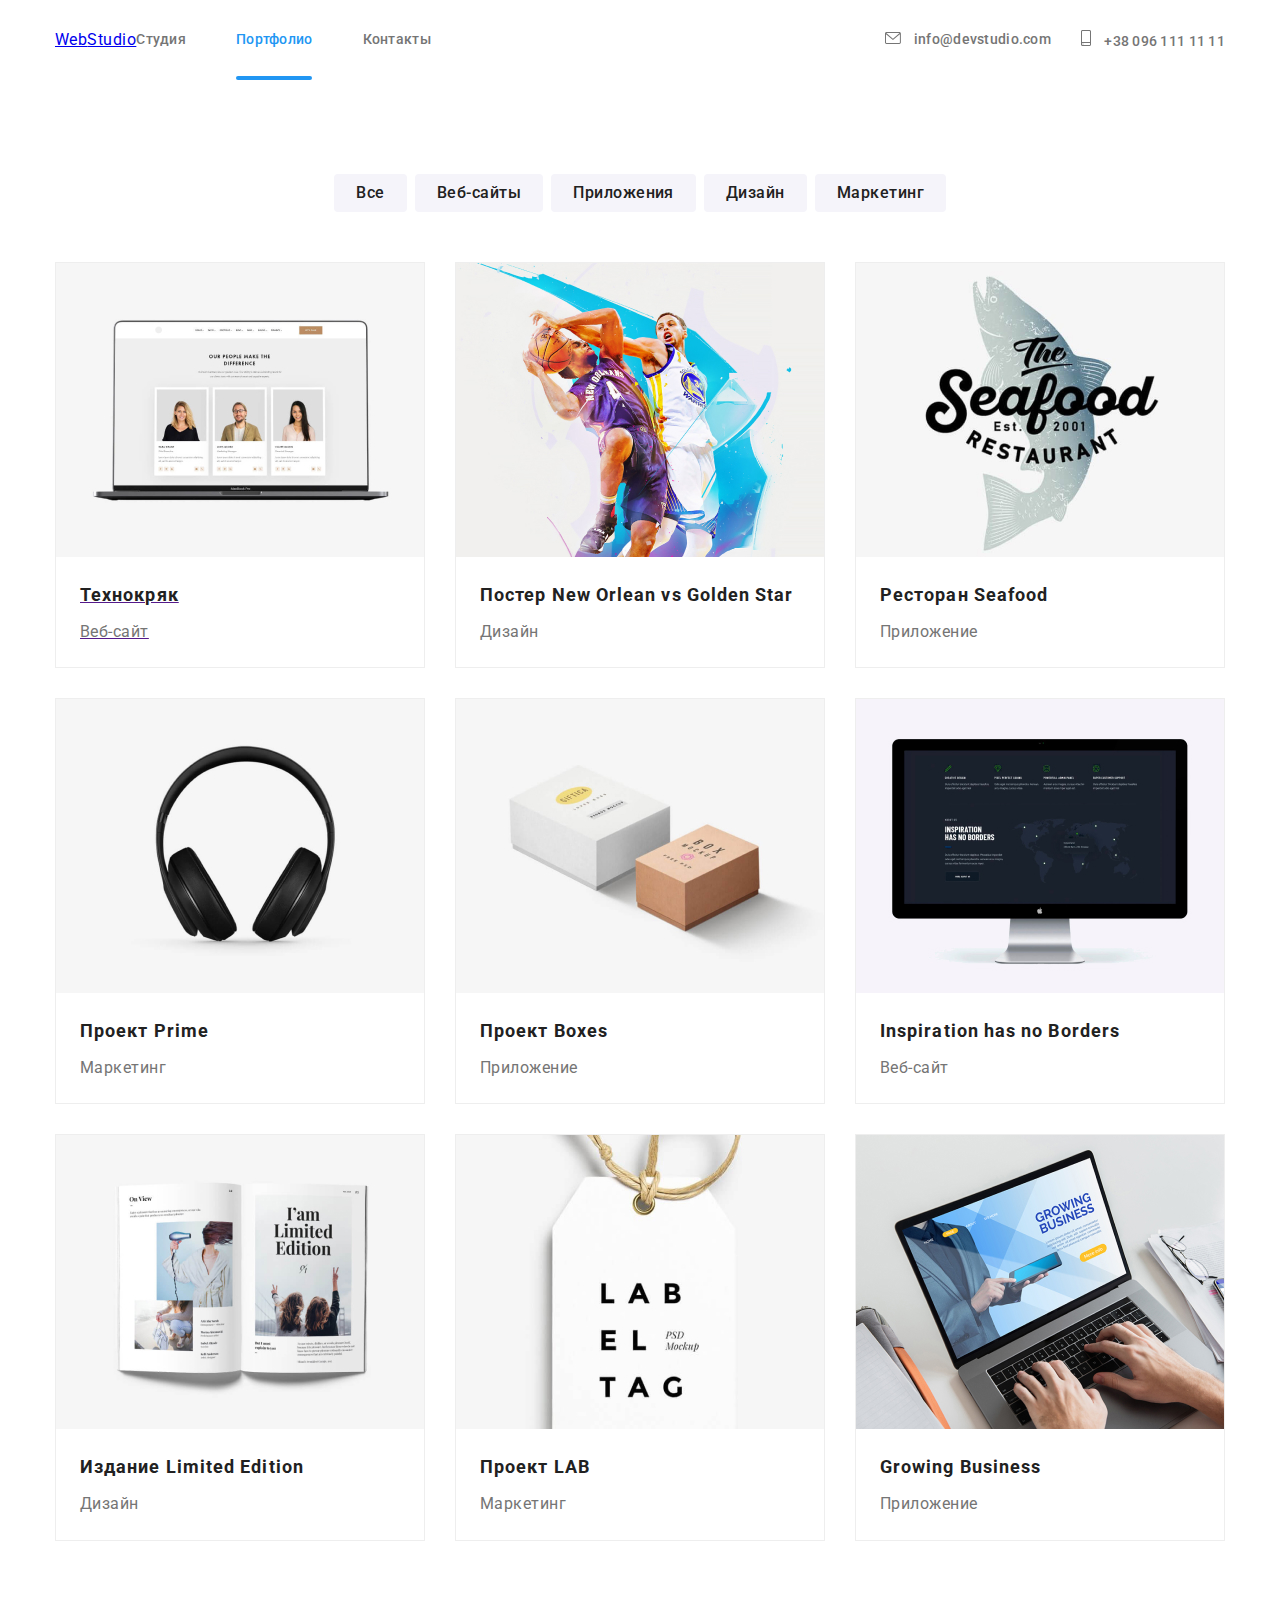
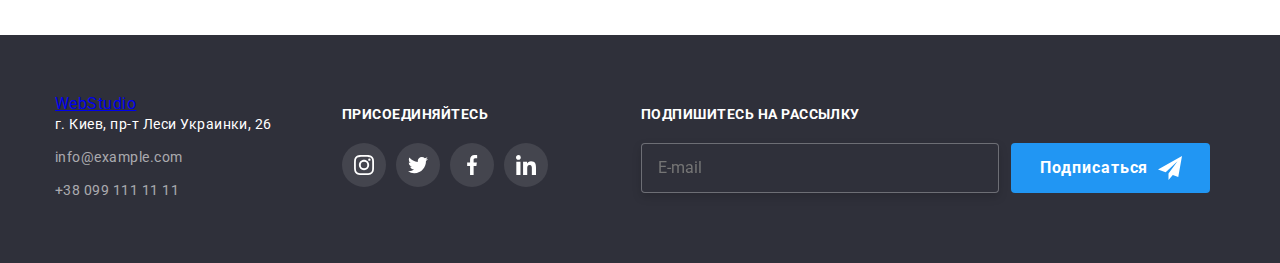
==== portfolio.html @ 31d1c421 "update" ====
<!DOCTYPE html>
<html lang="en">
  <head>
    <meta charset="UTF-8" />
    <meta name="viewport" content="width=device-width, initial-scale=1.0" />
    <title>Document</title>
    <link rel="preconnect" href="https://fonts.gstatic.com" />
    <link
      href="https://fonts.googleapis.com/css2?family=Raleway:wght@700&family=Roboto:wght@400;500;700;900&display=swap"
      rel="stylesheet"
    />
    <link
      rel="stylesheet"
      href="https://cdnjs.cloudflare.com/ajax/libs/modern-normalize/1.0.0/modern-normalize.min.css"
    />
    <!-- <link rel="stylesheet" href="./css/style.css" /> -->
    <link rel="stylesheet" href="./css/main.min.css" />
  </head>

  <body class="outer">
    <section class="header-section">
      <header class="container">
        <!-- nav -->
        <div class="header-container">
          <nav class="nav">
            <a href="./index.html" class="logo-link">
              <span class="logo-accent">Web</span>Studio
            </a>
            <ul class="nav-list">
              <li class="nav-list-item">
                <a href="./index.html" class="link">Студия</a>
              </li>
              <li class="nav-list-item">
                <a href="./portfolio.html" class="link current portfolio"
                  >Портфолио</a
                >
              </li>
              <li class="nav-list-item">
                <a href="" class="link">Контакты</a>
              </li>
            </ul>
          </nav>

          <ul class="list-mail-tel">
            <li class="item">
              <a href="mailto:info@devstudio.com" class="link">
                <svg class="mail-icon">
                  <use href="./sprite.svg#envelope-hover"></use>
                </svg>
                info@devstudio.com
              </a>
            </li>
            <li class="item">
              <a class="link" href="tel:+380961111111"
                ><svg class="smartphone-icon">
                  <use href="./sprite.svg#smartphone"></use>
                </svg>
                +38 096 111 11 11
              </a>
            </li>
          </ul>
        </div>
      </header>
    </section>

    <!--portfolio -->

    <main>
      <!-- <h1>Портфолио</h1> -->
      <!-- portfolio filters -->
      <section class="portfolio-button-filter-section">
        <div class="container">
          <ul class="list button-filter-flex">
            <li>
              <button class="button-filter" type="button">Все</button>
            </li>
            <li>
              <button class="button-filter" type="button">Веб-сайты</button>
            </li>
            <li>
              <button class="button-filter" type="button">Приложения</button>
            </li>
            <li>
              <button class="button-filter" type="button">Дизайн</button>
            </li>
            <li>
              <button class="button-filter" type="button">Маркетинг</button>
            </li>
          </ul>
        </div>
      </section>

      <!-- portfolio projects -->

      <section class="portfolio-projects-section">
        <div class="container projects">
          <ul class="list portfolio-projects-flex">
            <li class="portfolio-projects-flex-item">
              <a href="">
                <div class="projects-link">
                  <img src="./image/img-1.jpg" alt="" />
                  <div class="projects-overlay">
                    <p class="projects-overlay-text">
                      Технокряк это современная площадка распространения
                      коронавируса. Компании используют эту платформу для
                      цифрового шпионажа и атак на защищённые сервера
                      конкурентов.
                    </p>
                  </div>
                </div>

                <div class="portfolio-description">
                  <h2>Технокряк</h2>
                  <p>Веб-сайт</p>
                </div>
              </a>
            </li>
            <li class="portfolio-projects-flex-item">
              <a href="" class="projects-link"
                ><div class="projects-link">
                  <img src="./image/img-2.jpg" alt="" />
                  <div class="projects-overlay">
                    <p class="projects-overlay-text">
                      Технокряк это современная площадка распространения
                      коронавируса. Компании используют эту платформу для
                      цифрового шпионажа и атак на защищённые сервера
                      конкурентов.
                    </p>
                  </div>
                </div>
                <div class="portfolio-description">
                  <h2>Постер New Orlean vs Golden Star</h2>
                  <p>Дизайн</p>
                </div></a
              >
            </li>

            <li class="portfolio-projects-flex-item">
              <a href="" class="projects-link"
                ><div class="projects-link">
                  <img src="./image/img-3.jpg" alt="" />
                  <div class="projects-overlay">
                    <p class="projects-overlay-text">
                      Технокряк это современная площадка распространения
                      коронавируса. Компании используют эту платформу для
                      цифрового шпионажа и атак на защищённые сервера
                      конкурентов.
                    </p>
                  </div>
                </div>
                <div class="portfolio-description">
                  <h2>Ресторан Seafood</h2>
                  <p>Приложение</p>
                </div></a
              >
            </li>
            <li class="portfolio-projects-flex-item">
              <a href="" class="projects-link"
                ><div class="projects-link">
                  <img src="./image/img-4.jpg" alt="" />
                  <div class="projects-overlay">
                    <p class="projects-overlay-text">
                      Технокряк это современная площадка распространения
                      коронавируса. Компании используют эту платформу для
                      цифрового шпионажа и атак на защищённые сервера
                      конкурентов.
                    </p>
                  </div>
                </div>
                <div class="portfolio-description">
                  <h2>Проект Prime</h2>
                  <p>Маркетинг</p>
                </div></a
              >
            </li>
            <li class="portfolio-projects-flex-item">
              <a href="" class="projects-link"
                ><div class="projects-link">
                  <img src="./image/img-5.jpg" alt="" />
                  <div class="projects-overlay">
                    <p class="projects-overlay-text">
                      Технокряк это современная площадка распространения
                      коронавируса. Компании используют эту платформу для
                      цифрового шпионажа и атак на защищённые сервера
                      конкурентов.
                    </p>
                  </div>
                </div>
                <div class="portfolio-description">
                  <h2>Проект Boxes</h2>
                  <p>Приложение</p>
                </div></a
              >
            </li>
            <li class="portfolio-projects-flex-item">
              <a href="" class="projects-link"
                ><div class="projects-link">
                  <img src="./image/img-6.jpg" alt="" />
                  <div class="projects-overlay">
                    <p class="projects-overlay-text">
                      Технокряк это современная площадка распространения
                      коронавируса. Компании используют эту платформу для
                      цифрового шпионажа и атак на защищённые сервера
                      конкурентов.
                    </p>
                  </div>
                </div>
                <div class="portfolio-description">
                  <h2>Inspiration has no Borders</h2>
                  <p>Веб-сайт</p>
                </div></a
              >
            </li>
            <li class="portfolio-projects-flex-item">
              <a href="" class="projects-link"
                ><div class="projects-link">
                  <img src="./image/img-7.jpg" alt="" />
                  <div class="projects-overlay">
                    <p class="projects-overlay-text">
                      Технокряк это современная площадка распространения
                      коронавируса. Компании используют эту платформу для
                      цифрового шпионажа и атак на защищённые сервера
                      конкурентов.
                    </p>
                  </div>
                </div>
                <div class="portfolio-description">
                  <h2>Издание Limited Edition</h2>
                  <p>Дизайн</p>
                </div></a
              >
            </li>
            <li class="portfolio-projects-flex-item">
              <a href="" class="projects-link"
                ><div class="projects-link">
                  <img src="./image/img-8.jpg" alt="" />
                  <div class="projects-overlay">
                    <p class="projects-overlay-text">
                      Технокряк это современная площадка распространения
                      коронавируса. Компании используют эту платформу для
                      цифрового шпионажа и атак на защищённые сервера
                      конкурентов.
                    </p>
                  </div>
                </div>
                <div class="portfolio-description">
                  <h2>Проект LAB</h2>
                  <p>Маркетинг</p>
                </div></a
              >
            </li>
            <li class="portfolio-projects-flex-item">
              <a href="" class="projects-link"
                ><div class="projects-link">
                  <img src="./image/img-9.jpg" alt="" />
                  <div class="projects-overlay">
                    <p class="projects-overlay-text">
                      Технокряк это современная площадка распространения
                      коронавируса. Компании используют эту платформу для
                      цифрового шпионажа и атак на защищённые сервера
                      конкурентов.
                    </p>
                  </div>
                </div>
                <div class="portfolio-description">
                  <h2>Growing Business</h2>
                  <p>Приложение</p>
                </div></a
              >
            </li>
          </ul>
        </div>
      </section>
    </main>
    <section class="footer-section">
      <footer class="container container-footer">
        <div class="address">
          <a href="./index.html" class="footer-logo-link">
            <span class="logo-accent">Web</span>Studio
          </a>

          <address>
            <ul class="list adress-list-footer">
              <li>
                <p class="adress-description">
                  г. Киев, пр-т Леси Украинки, 26
                </p>
              </li>
              <li><p class="mail">info@example.com</p></li>
              <li><p class="tel">+38 099 111 11 11</p></li>
            </ul>
          </address>
        </div>
        <div class="address-social">
          <h2 class="footer-title">присоединяйтесь</h2>
          <ul class="footer-social-list list">
            <li>
              <a class="footer-social-item" href=""
                ><svg class="footer-social-icon">
                  <use href="./sprite.svg#Ellipse-instagram"></use>
                </svg>
              </a>
            </li>
            <li>
              <a class="footer-social-item" href=""
                ><svg class="footer-social-icon">
                  <use href="./sprite.svg#Ellipse-twitter"></use>
                </svg>
              </a>
            </li>
            <li>
              <a class="footer-social-item" href=""
                ><svg class="footer-social-icon">
                  <use href="./sprite.svg#Ellipse-facebook"></use>
                </svg>
              </a>
            </li>
            <li>
              <a class="footer-social-item" href=""
                ><svg class="footer-social-icon">
                  <use href="./sprite.svg#Ellipse-linkedin"></use>
                </svg>
              </a>
            </li>
          </ul>
        </div>
        <div class="footer-email-input">
          <h2 class="footer-title">Подпишитесь на рассылку</h2>
          <div class="email-input">
            <form class="footer-form-field">
              <label>
                <input
                  type="email"
                  name="email"
                  class="email-input-form"
                  placeholder="E-mail"
                />
              </label>
              <button type="submit" class="email-input-button">
                Подписаться
                <svg width="24" height="24">
                  <use href="./sprite.svg#send-button"></use>
                </svg>
              </button>
            </form>
          </div>
        </div>
      </footer>
    </section>
  </body>
</html>
---- css/main.min.css ----
body{background:var(--primary-bg-color);color:var(--primary-text-color);font-family:var(--main-font-family);letter-spacing:.03em}ul{margin:0;padding:0}.link:hover,.link:focus{color:var(--accent-color);fill:var(--accent-color)}.list{list-style:none;margin:0;padding:0}.link{position:relative;text-decoration:none;color:currentColor;font-weight:500;font-size:14px;line-height:1.14;letter-spacing:.02em;fill:var(--primary-text-color);-webkit-transition-property:color,fill;transition-property:color,fill;-webkit-transition-duration:500ms;transition-duration:500ms;-webkit-transition-timing-function:cubic-bezier(0.4, 0, 0.2, 1);transition-timing-function:cubic-bezier(0.4, 0, 0.2, 1)}.container{position:relative;margin-left:auto;margin-right:auto;width:1200px;padding:0 15px}.header{background-color:#fff}.header-container{display:-webkit-box;display:-ms-flexbox;display:flex;-webkit-box-align:center;-ms-flex-align:center;align-items:center}.nav{display:-webkit-box;display:-ms-flexbox;display:flex;-webkit-box-align:center;-ms-flex-align:center;align-items:center}.nav-list{display:-webkit-box;display:-ms-flexbox;display:flex;list-style:none}.nav-list-item{position:relative}.nav .link.current{color:#2196f3}.nav-list-item a{display:block;padding-top:32px;padding-bottom:32px}.nav-list li:not(:last-child){margin-right:50px}.list-mail-tel{margin-left:auto;list-style:none;display:-webkit-box;display:-ms-flexbox;display:flex}.list-mail-tel .link{padding-top:32px;padding-bottom:32px}.list-mail-tel .mail-icon{margin-right:10px;width:16px;height:12px}.list-mail-tel .smartphone-icon{margin-right:10px;width:10px;height:16px}.list-mail-tel .item+.item{margin-left:30px;display:block}.link.current.studio::after{content:"";position:absolute;left:0;bottom:0;display:block;background-color:#2196f3;border-radius:50px;height:4px;width:100%}.link.current.portfolio::after{content:"";position:absolute;left:0;bottom:0;display:block;background-color:#2196f3;border-radius:50px;height:4px;width:76px}.heder-menu-button{display:-webkit-inline-box;display:-ms-inline-flexbox;display:inline-flex;margin:0;padding:0;border:none;background-color:transparent}.heder-menu-button .icon-cross{display:none}.heder-menu-button.is-open .icon-menu{display:none}.heder-menu-button.is-open .icon-cross{display:block}.menu-container{display:none;position:absolute;top:100%;left:0}.menu-container.is-open{display:block}.logo{margin-right:276px;display:-webkit-box;display:-ms-flexbox;display:flex;text-decoration:none;font-family:"Raleway",sans-serif;font-weight:700;font-size:26px;line-height:1.19}.logo.heder-logo{color:#000}.logo.footer-logo{color:#fff}.logo .logo-accent{color:#2196f3}.hero-section{border-top:1px solid #ececec;max-width:1600px;margin-left:auto;margin-right:auto;margin-bottom:94px;padding-top:200px;padding-bottom:200px;text-align:center;background:#c4c4c4;background-image:-webkit-gradient(linear, left top, right top, from(rgba(47, 48, 58, 0.4)), to(rgba(47, 48, 58, 0.4))),url("../image/hero-Img-1.jpg");background-image:linear-gradient(to right, rgba(47, 48, 58, 0.4), rgba(47, 48, 58, 0.4)),url("../image/hero-Img-1.jpg");background-repeat:no-repeat;background-position:center}.hero.container{width:696px;padding:0}.hero.container .hero-title{margin-top:0;margin-bottom:30px;color:var(--primary-bg-color);font-weight:900;font-size:44px;line-height:1.36;letter-spacing:.06em;text-transform:uppercase}.hero.container .hero-button{cursor:pointer;display:block;margin-left:auto;margin-right:auto;border:0;padding:10px 32px;border-radius:4px;font-family:inherit;font-weight:700;font-size:16px;line-height:1.87;letter-spacing:.06em;color:#fff;background-color:#2196f3;border-color:transparent}.features{margin-bottom:94px}.feature-list h3{margin-top:0px;margin-bottom:10px;color:var(--title-text-clolr);font-weight:700;font-size:14px;line-height:1.14;text-transform:uppercase}.feature-list p{margin-top:0px;margin-bottom:0px;font-size:14px;line-height:1.71}.feature-list{display:-webkit-box;display:-ms-flexbox;display:flex}.feature-list li{width:270px}.feature-list li:not(:last-child){margin-right:30px}.feature-item{display:-webkit-box;display:-ms-flexbox;display:flex;-webkit-box-pack:center;-ms-flex-pack:center;justify-content:center;-webkit-box-align:center;-ms-flex-align:center;align-items:center;height:120px;margin-bottom:30px;background-color:#f5f4fa}.workpage{margin-top:0;margin-bottom:94px}.workpage img{display:block}.workpage-title{margin-top:0;margin-bottom:50px;color:var(--title-text-clolr);font-weight:700;font-size:36px;line-height:1.16;text-align:center}.workpage-flex{display:-webkit-box;display:-ms-flexbox;display:flex}.workpage-flex .item+.item{margin-left:30px}.label{position:absolute;-webkit-transform:translateY(-70px);transform:translateY(-70px);display:-webkit-box;display:-ms-flexbox;display:flex;-webkit-box-pack:center;-ms-flex-pack:center;justify-content:center;-webkit-box-align:center;-ms-flex-align:center;align-items:center;height:70px;width:370px;font-family:var(--main-font-family);font-style:normal;font-weight:700;font-size:14px;line-height:1.14;text-align:center;text-transform:uppercase;color:#fff;background:rgba(47,48,58,.8)}.team.section{background-color:#f5f4fa;padding:94px 0px}.team.section img{display:block}.team.section p{font-size:16px;line-height:1.19;margin-bottom:16px;text-align:center}.team-section-title{margin-top:0;margin-bottom:50px;color:var(--title-text-clolr);font-weight:bold;font-size:36px;line-height:1.16;text-align:center}.team-name{margin:0;color:var(--title-text-clolr);font-weight:500;font-size:16px;line-height:1.19;text-align:center}.team-flex{display:-webkit-box;display:-ms-flexbox;display:flex}.team-flex>li{background-color:#fff;-webkit-box-shadow:0px 1px 3px rgba(0,0,0,.12),0px 1px 1px rgba(0,0,0,.14),0px 2px 1px rgba(0,0,0,.2);box-shadow:0px 1px 3px rgba(0,0,0,.12),0px 1px 1px rgba(0,0,0,.14),0px 2px 1px rgba(0,0,0,.2);border-radius:0px 0px 4px 4px}.team-flex>li:not(:last-child){margin-right:30px}.team-flex img{margin-bottom:30px}.team-flex h3{margin-bottom:10px}.team-social{display:-webkit-box;display:-ms-flexbox;display:flex;-webkit-box-pack:center;-ms-flex-pack:center;justify-content:center;margin-bottom:30px}.team-social>li:not(:last-child){margin-right:10px}.social-icon{height:20px;width:20px}.social-item{display:-webkit-box;display:-ms-flexbox;display:flex;-webkit-box-pack:center;-ms-flex-pack:center;justify-content:center;-webkit-box-align:center;-ms-flex-align:center;align-items:center;height:44px;width:44px;border-radius:50px;background-color:var(--primary-bg-color);fill:#afb1b8;-webkit-transition-property:background-color,fill;transition-property:background-color,fill;-webkit-transition-duration:500ms;transition-duration:500ms;-webkit-transition-timing-function:cubic-bezier(0.4, 0, 0.2, 1);transition-timing-function:cubic-bezier(0.4, 0, 0.2, 1)}.social-item:hover,.social-item:focus{background-color:var(--accent-color);fill:#fff}.team-section-title:hover{-webkit-animation-name:animate__bounce;animation-name:animate__bounce}.clients-list{display:-webkit-box;display:-ms-flexbox;display:flex;padding-bottom:50px}.clients-title{margin-top:0;padding-top:92px;margin-bottom:50px;font-style:normal;font-weight:700;font-size:36px;line-height:1.17;text-align:center;color:var(--title-text-clolr)}.client-item:not(:last-child){margin-right:30px}.clients-link{display:-webkit-box;display:-ms-flexbox;display:flex;-webkit-box-pack:center;-ms-flex-pack:center;justify-content:center;-webkit-box-align:center;-ms-flex-align:center;align-items:center;width:170px;height:90px;border:1px solid #afb1b8;border-radius:4px;fill:#afb1b8;-webkit-transition-property:border,fill;transition-property:border,fill;-webkit-transition-duration:500ms;transition-duration:500ms;-webkit-transition-timing-function:cubic-bezier(0.4, 0, 0.2, 1);transition-timing-function:cubic-bezier(0.4, 0, 0.2, 1)}.clients-link:hover,.clients-link:focus{fill:var(--accent-color);border:1px solid var(--accent-color)}.button-filter{min-width:73px;border:0;border-radius:4px;color:var(--filter-button-text-color);background-color:var(--filter-button-bg-color);border-color:transparent;font-family:inherit;font-weight:500;font-size:16px;line-height:1.6;letter-spacing:.03em;padding:6px 22px;display:inline-block;text-align:center;-webkit-transition-property:color,background-color,-webkit-box-shadow;transition-property:color,background-color,-webkit-box-shadow;transition-property:color,background-color,box-shadow;transition-property:color,background-color,box-shadow,-webkit-box-shadow;-webkit-transition-duration:500ms;transition-duration:500ms;-webkit-transition-timing-function:cubic-bezier(0.4, 0, 0.2, 1);transition-timing-function:cubic-bezier(0.4, 0, 0.2, 1)}.button-filter:hover,.button-filter:focus{color:#fff;background-color:var(--accent-color);-webkit-box-shadow:0px 3px 1px rgba(0,0,0,.1),0px 1px 2px rgba(0,0,0,.08),0px 2px 2px rgba(0,0,0,.12);box-shadow:0px 3px 1px rgba(0,0,0,.1),0px 1px 2px rgba(0,0,0,.08),0px 2px 2px rgba(0,0,0,.12)}.button-filter-flex{display:-webkit-box;display:-ms-flexbox;display:flex;-webkit-box-pack:center;-ms-flex-pack:center;justify-content:center}.button-filter-flex li:not(:last-child){margin-right:8px}.portfolio-button-filter-section{padding-top:94px;padding-bottom:50px}.portfolio-projects-section{padding-bottom:94px}.portfolio-projects-flex{display:-webkit-box;display:-ms-flexbox;display:flex;-ms-flex-wrap:wrap;flex-wrap:wrap}.portfolio-projects-flex img{display:block}.portfolio-projects-flex-item{margin-right:30px;width:calc((100% - 60px) / 3);background:#fff;border:1px solid #eee;margin-right:30px;margin-bottom:30px;-webkit-transition-property:-webkit-box-shadow;transition-property:-webkit-box-shadow;transition-property:box-shadow;transition-property:box-shadow, -webkit-box-shadow;-webkit-transition-duration:500ms;transition-duration:500ms;-webkit-transition-timing-function:cubic-bezier(0.4, 0, 0.2, 1);transition-timing-function:cubic-bezier(0.4, 0, 0.2, 1)}.portfolio-projects-flex-item:hover,.portfolio-projects-flex-item:focus{-webkit-box-shadow:0px 1px 1px rgba(0,0,0,.12),0px 4px 4px rgba(0,0,0,.06),1px 4px 6px rgba(0,0,0,.16);box-shadow:0px 1px 1px rgba(0,0,0,.12),0px 4px 4px rgba(0,0,0,.06),1px 4px 6px rgba(0,0,0,.16)}.portfolio-projects-flex-item:nth-child(3n){margin-right:0}.portfolio-projects-flex-item:nth-last-child(-n+3){margin-bottom:0}.projects-link{position:relative;text-decoration:none;color:#000;overflow:hidden}.portfolio-description{padding:20px 24px 20px 24px;display:block}.projects h2{font-weight:700;font-size:18px;line-height:2;margin-top:0px;margin-bottom:4px;letter-spacing:.06em;color:#212121}.portfolio-description p{color:#757575;font-size:16px;line-height:1.9;margin-top:0;margin-bottom:0px}.projects-overlay{position:absolute;top:0;left:0;width:100%;height:100%;-webkit-transform:translateY(100%);transform:translateY(100%);opacity:0;background:rgba(33,150,243,.9);-webkit-transition:-webkit-transform 500ms cubic-bezier(0.4, 0, 0.2, 1);transition:-webkit-transform 500ms cubic-bezier(0.4, 0, 0.2, 1);transition:transform 500ms cubic-bezier(0.4, 0, 0.2, 1);transition:transform 500ms cubic-bezier(0.4, 0, 0.2, 1), -webkit-transform 500ms cubic-bezier(0.4, 0, 0.2, 1)}.portfolio-projects-flex-item:hover .projects-overlay{-webkit-transform:translateY(0);transform:translateY(0);opacity:1;background:rgba(33,150,243,.9)}.projects-overlay-text{padding:63px 24px;margin:0;font-family:var(--main-font-family);font-style:normal;font-weight:normal;font-size:18px;line-height:1.56;color:#fff}.address{margin-right:70px}.footer-section{padding:60px 0 0;background-color:#2f303a;display:block}.container-footer{display:-webkit-box;display:-ms-flexbox;display:flex}.adress-description{margin:0;padding-bottom:9px;font-style:normal;font-size:14px;line-height:1.7;color:#fff}.adress-list-footer{display:block}.adress-list-footer .mail{margin:0;padding-bottom:9px;font-style:normal;font-size:14px;line-height:1.7;color:rgba(255,255,255,.6)}.adress-list-footer .tel{margin:0;padding-bottom:60px;font-style:normal;font-size:14px;line-height:1.7;color:rgba(255,255,255,.6)}.address-social{width:206px;padding-top:12px;margin-right:93px}.footer-title{font-style:normal;font-weight:700;font-size:14px;line-height:1.14;text-transform:uppercase;margin-top:0;margin-bottom:20px;color:#fff}.footer-social-list{display:-webkit-box;display:-ms-flexbox;display:flex}.footer-social-list>li:not(:last-child){margin-right:10px}.footer-social-item{width:44px;height:44px;display:-webkit-box;display:-ms-flexbox;display:flex;-webkit-box-pack:center;-ms-flex-pack:center;justify-content:center;-webkit-box-align:center;-ms-flex-align:center;align-items:center;border-radius:50px;background:rgba(255,255,255,.1);fill:#fff;-webkit-transition-property:background;transition-property:background;-webkit-transition-duration:500ms;transition-duration:500ms;-webkit-transition-timing-function:cubic-bezier(0.4, 0, 0.2, 1);transition-timing-function:cubic-bezier(0.4, 0, 0.2, 1)}.footer-social-item:hover,.footer-social-item:focus{background:var(--accent-color)}.footer-social-icon{width:20px;height:20px}.footer-email-input{padding-top:12px}.email-input{display:-webkit-box;display:-ms-flexbox;display:flex}.footer-form-field{display:-webkit-box;display:-ms-flexbox;display:flex}.email-input-form{margin-right:12px;padding-left:16px;width:358px;height:50px;border:1px solid rgba(255,255,255,.3);-webkit-box-sizing:border-box;box-sizing:border-box;-webkit-filter:drop-shadow(0px 4px 4px rgba(0, 0, 0, 0.15));filter:drop-shadow(0px 4px 4px rgba(0, 0, 0, 0.15));border-radius:4px;background-color:#2f303a;color:rgba(255,255,255,.6);font-family:Roboto;font-style:normal;font-weight:normal;font-size:16px;line-height:20px}.email-input-button{display:-webkit-box;display:-ms-flexbox;display:flex;-webkit-box-align:center;-ms-flex-align:center;align-items:center;cursor:pointer;margin-left:0;margin-right:0;border:0;padding:10px 28px 10px 29px;border-radius:4px;font-family:inherit;font-weight:700;font-size:16px;line-height:1.87;letter-spacing:.06em;color:#fff;fill:#fff;background-color:var(--accent-color);border-color:transparent}.email-input-button svg{margin-left:10px}.backdrop{position:fixed;left:0;bottom:0;height:100%;width:100%;opacity:1;-webkit-transition:opacity 500ms cubic-bezier(0.4, 0, 0.2, 1);transition:opacity 500ms cubic-bezier(0.4, 0, 0.2, 1);background:rgba(0,0,0,.8)}.backdrop.is-hidden{opacity:0;pointer-events:none}.backdrop.is-hidden .modal{-webkit-transform:translate(-50%, -50%) scale(0.7);transform:translate(-50%, -50%) scale(0.7)}.modal{position:absolute;left:50%;top:50%;height:581px;width:528px;padding-top:40px;-webkit-transform:translate(-50%, -50%) scale(1);transform:translate(-50%, -50%) scale(1);-webkit-transition:-webkit-transform 500ms cubic-bezier(0.4, 0, 0.2, 1);transition:-webkit-transform 500ms cubic-bezier(0.4, 0, 0.2, 1);transition:transform 500ms cubic-bezier(0.4, 0, 0.2, 1);transition:transform 500ms cubic-bezier(0.4, 0, 0.2, 1), -webkit-transform 500ms cubic-bezier(0.4, 0, 0.2, 1);background:#fff;-webkit-box-shadow:0px 1px 3px rgba(0,0,0,.12),0px 1px 1px rgba(0,0,0,.14),0px 2px 1px rgba(0,0,0,.2);box-shadow:0px 1px 3px rgba(0,0,0,.12),0px 1px 1px rgba(0,0,0,.14),0px 2px 1px rgba(0,0,0,.2);border-radius:4px}.modal-close{position:absolute;display:-webkit-box;display:-ms-flexbox;display:flex;-webkit-box-pack:center;-ms-flex-pack:center;justify-content:center;-webkit-box-align:center;-ms-flex-align:center;align-items:center;right:8px;top:8px;width:30px;height:30px;border-radius:50%;outline:none;margin:0;padding:0;background:#fff;border:1px solid rgba(0,0,0,.1);-webkit-box-sizing:border-box;box-sizing:border-box}.modal-close:focus-within svg{fill:var(--accent-color)}.modal-close:focus-within{border-color:var(--accent-color)}.form-description{margin:0;margin-bottom:12px;font-family:Roboto;font-style:normal;font-weight:bold;font-size:20px;line-height:23px;text-align:center;letter-spacing:.03em;color:#212121}.modal-form-field{position:relative;display:-webkit-box;display:-ms-flexbox;display:flex;-webkit-box-orient:vertical;-webkit-box-direction:normal;-ms-flex-direction:column;flex-direction:column;margin-bottom:10px;margin-left:40px;margin-right:40px;width:448px}.modal-form-field input{padding:11px 0 11px 35px;border:1px solid rgba(33,33,33,.2);-webkit-box-sizing:border-box;box-sizing:border-box;border-radius:4px;-webkit-transition:border,fill,500ms;transition:border,fill,500ms}.modal-form-field svg{position:absolute;top:30px;left:12px;-webkit-transition:border,fill,500ms;transition:border,fill,500ms}.comment-form-field label,.modal-form-field label{margin-bottom:4px;font-family:Roboto;font-style:normal;font-weight:normal;font-size:12px;line-height:14px;letter-spacing:.01em;color:#757575}.modal-form-field:focus-within>svg{fill:var(--accent-color)}.comment:focus,.modal-form-field input:focus{outline:none;border:1px solid var(--accent-color)}.comment-form-field{display:block;margin:0 40px 20px 40px;font-family:Roboto;font-style:normal;font-weight:normal;font-size:12px;line-height:14px;letter-spacing:.01em;color:#757575}.comment-form-field textarea{resize:none}.comment{display:block;margin-bottom:20px;padding:12px 16px;height:120px;width:448px;font-family:Roboto;font-style:normal;font-weight:normal;font-size:12px;line-height:14px;letter-spacing:.01em;color:rgba(117,117,117,.5);border:1px solid rgba(33,33,33,.2);-webkit-box-sizing:border-box;box-sizing:border-box;border-radius:4px;-webkit-transition:border 500ms;transition:border 500ms}.modal-checkbox{display:-webkit-box;display:-ms-flexbox;display:flex;-webkit-box-align:center;-ms-flex-align:center;align-items:center;margin-left:53px;margin-right:51px;margin-bottom:30px}.checkbox{-webkit-appearance:none;-moz-appearance:none;appearance:none;position:absolute}.checkbox:checked+.modal-checkbox-icon{background-image:url(../image/icon-checked.svg);width:16px;height:15px}.policy{margin-left:7px}.policy a{color:var(--accent-color)}.modal-checkbox-icon{background-image:url(../image/modal-checkbox.svg);width:16px;height:15px}.modal-checkbox label{display:-webkit-box;display:-ms-flexbox;display:flex;-webkit-box-align:center;-ms-flex-align:center;align-items:center;font-family:Roboto;font-style:normal;font-weight:normal;font-size:14px;line-height:24px;letter-spacing:.03em;color:#757575}.modal-submit{display:block;border:0;padding:0;border-radius:4px;height:50px;width:200px;-webkit-box-align:center;-ms-flex-align:center;align-items:center;text-align:center;margin-left:auto;margin-right:auto;margin-bottom:40px;letter-spacing:.06em;font-family:Roboto;font-style:normal;font-weight:bold;font-size:16px;line-height:30px;color:#fff;background:#2196f3;-webkit-box-shadow:0px 4px 4px rgba(0,0,0,.15);box-shadow:0px 4px 4px rgba(0,0,0,.15)}:root{--filter-button-text-color: #212121;--filter-button-bg-color: #f5f4fa;--primary-text-color: #757575;--title-text-clolr: #212121;--accent-color: #2196f3;--primary-bg-color: #ffffff;--main-font-family: "Roboto", sans-serif;--sec-font-family: "Raleway", sans-serif}/*# sourceMappingURL=main.min.css.map */
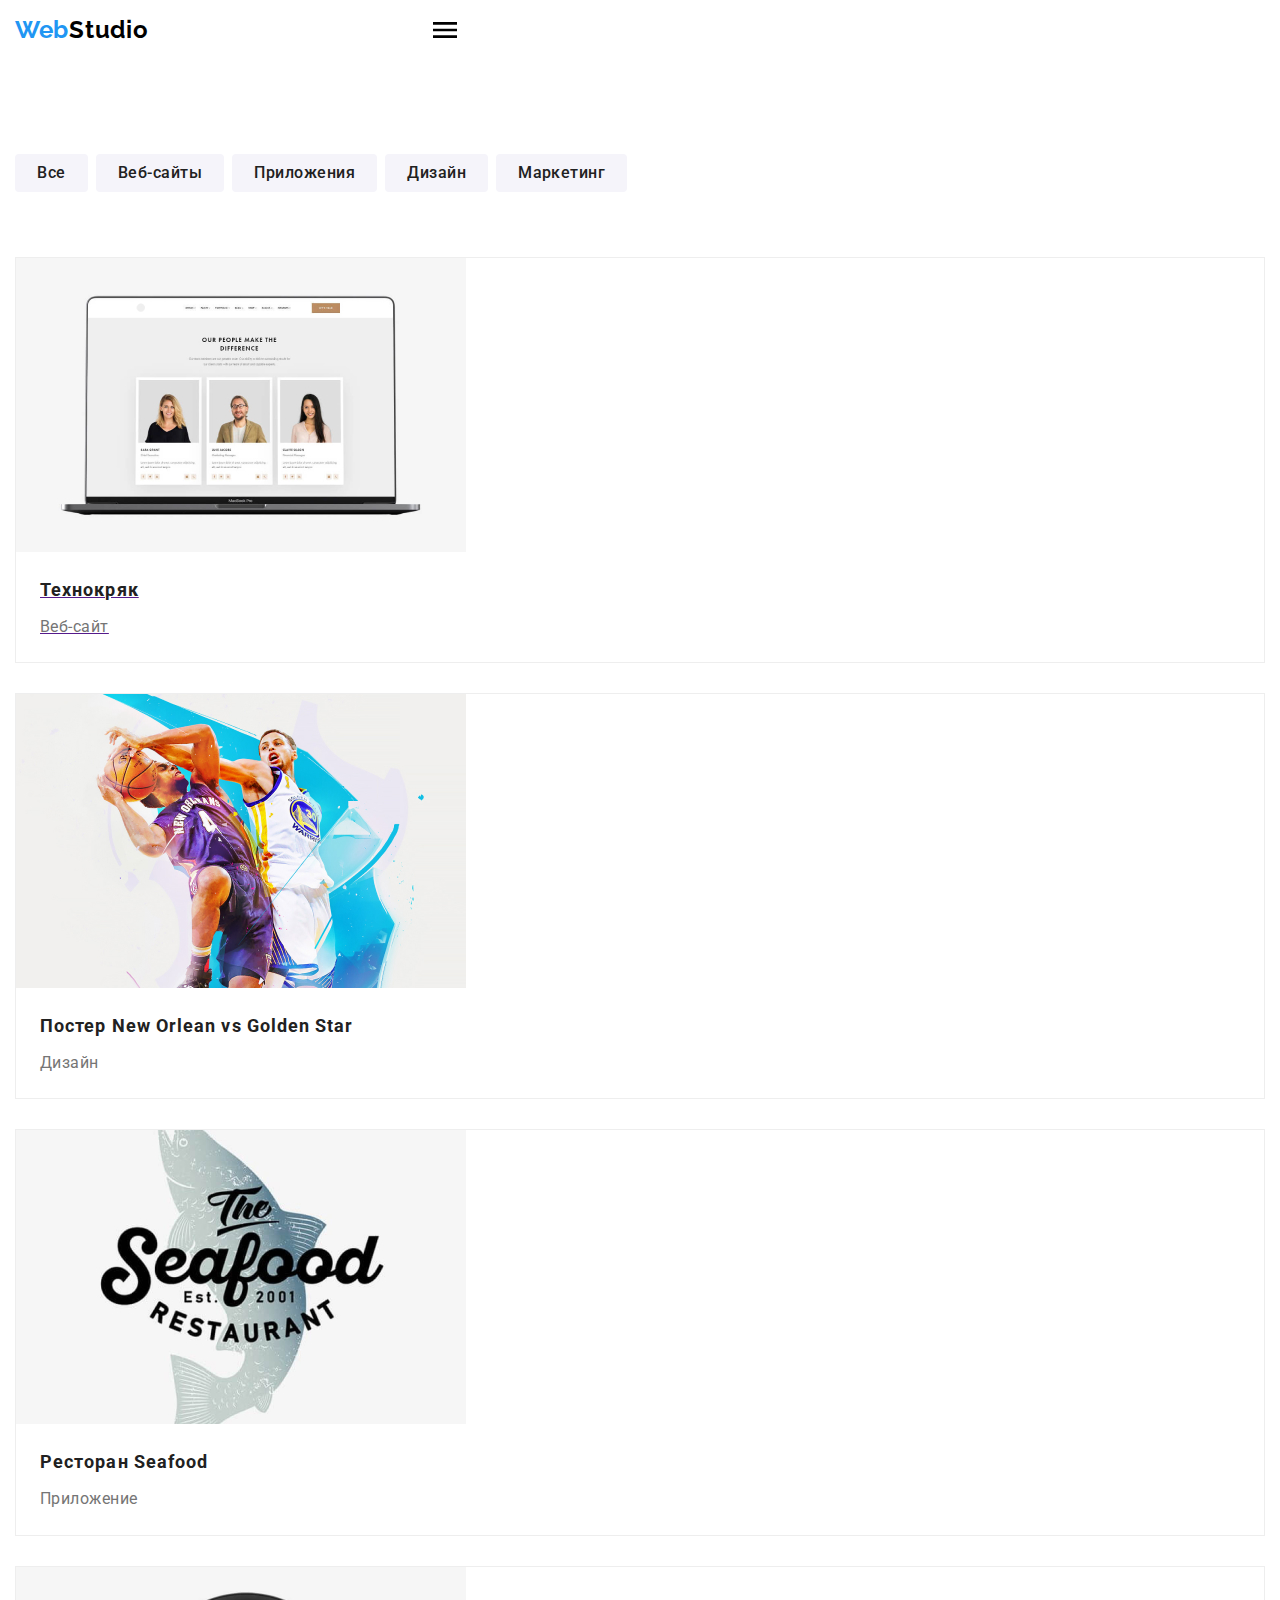
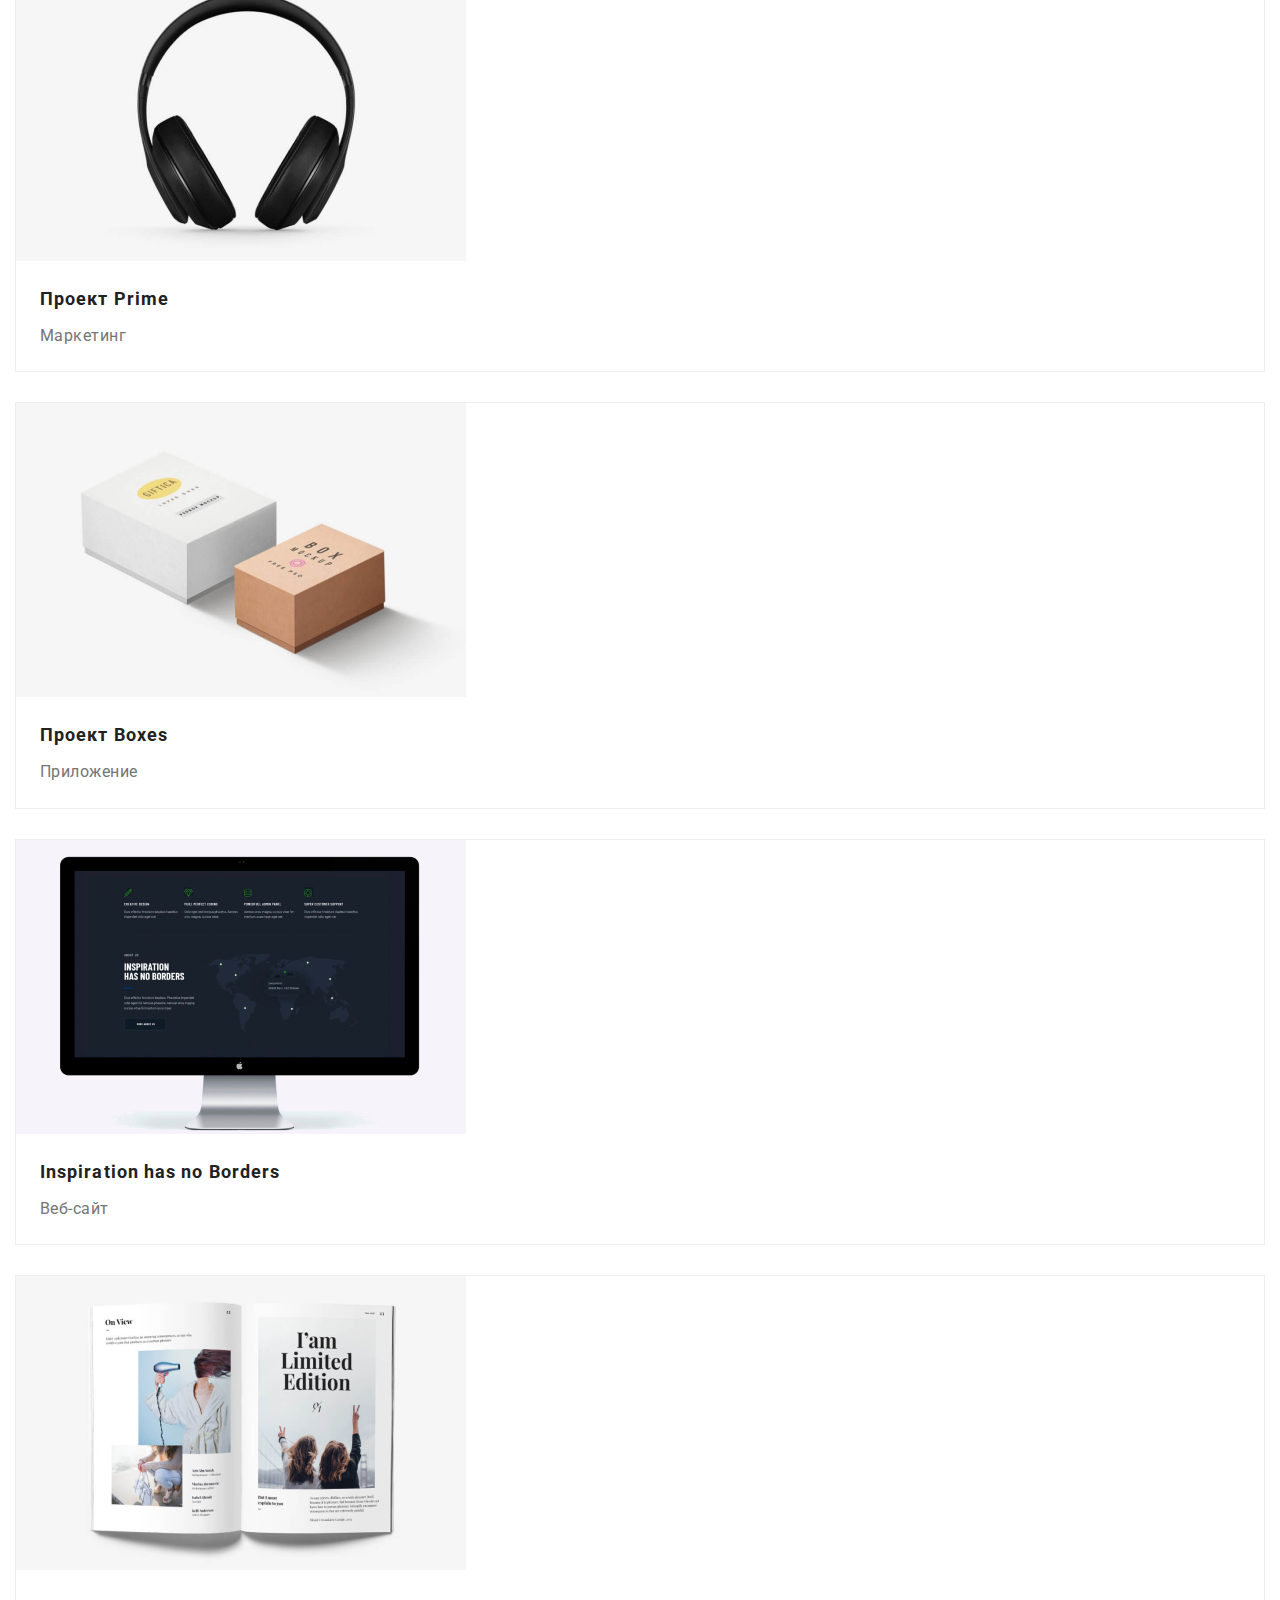
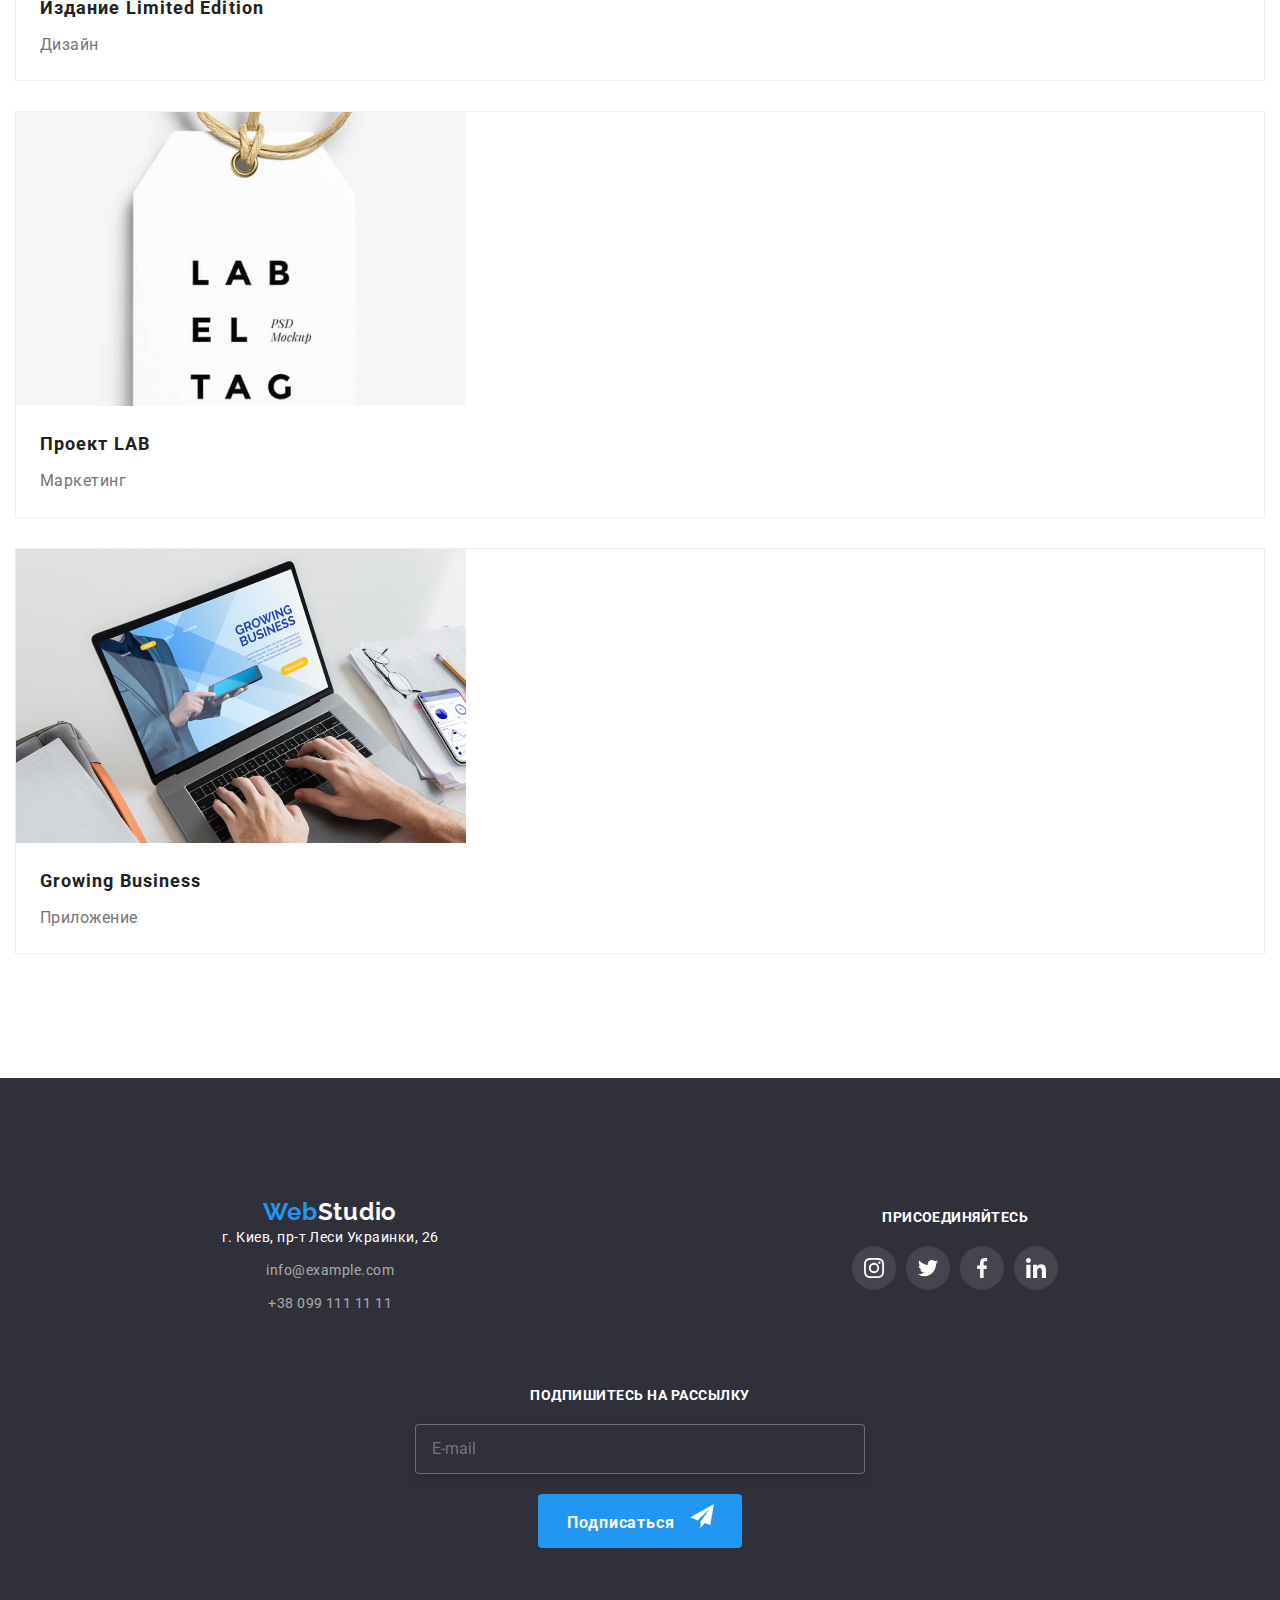
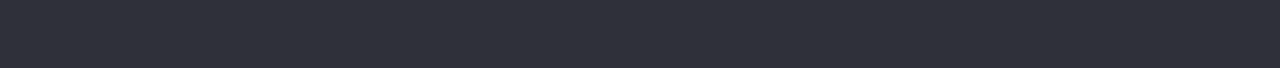
==== commit 67b248af: "update" ====
--- a/portfolio.html
+++ b/portfolio.html
@@ -18,47 +18,64 @@
   </head>
 
   <body class="outer">
-    <section class="header-section">
+    <section class="header">
       <header class="container">
         <!-- nav -->
         <div class="header-container">
-          <nav class="nav">
-            <a href="./index.html" class="logo-link">
-              <span class="logo-accent">Web</span>Studio
-            </a>
-            <ul class="nav-list">
-              <li class="nav-list-item">
-                <a href="./index.html" class="link">Студия</a>
+          <a href="./index.html" class="logo heder-logo">
+            <span class="logo-accent">Web</span>Studio
+          </a>
+
+          <button
+            type="button"
+            class="heder-menu-button"
+            aria-expanded="false"
+            aria-controls="menu-container"
+            data-menu-button
+          >
+            <svg
+              width="40px"
+              height="40px"
+              aria-label="Переключатель мобильного меню"
+            >
+              <use class="icon-menu" href="./sprite.svg#menu"></use>
+              <use class="icon-cross" href="./sprite.svg#cross"></use>
+            </svg>
+          </button>
+          <div class="menu-container" id="menu-container" data-menu>
+            <nav class="nav">
+              <ul class="nav-list">
+                <li class="nav-list-item">
+                  <a href="./index.html" class="link current studio">Студия</a>
+                </li>
+                <li class="nav-list-item">
+                  <a href="./portfolio.html" class="link">Портфолио</a>
+                </li>
+                <li class="nav-list-item">
+                  <a href="" class="link">Контакты</a>
+                </li>
+              </ul>
+            </nav>
+
+            <ul class="list-mail-tel">
+              <li class="item">
+                <a href="mailto:info@devstudio.com" class="link">
+                  <svg class="mail-icon">
+                    <use href="./sprite.svg#envelope-hover"></use>
+                  </svg>
+                  info@devstudio.com
+                </a>
               </li>
-              <li class="nav-list-item">
-                <a href="./portfolio.html" class="link current portfolio"
-                  >Портфолио</a
-                >
-              </li>
-              <li class="nav-list-item">
-                <a href="" class="link">Контакты</a>
+              <li class="item">
+                <a class="link" href="tel:+380961111111"
+                  ><svg class="smartphone-icon">
+                    <use href="./sprite.svg#smartphone"></use>
+                  </svg>
+                  +38 096 111 11 11
+                </a>
               </li>
             </ul>
-          </nav>
-
-          <ul class="list-mail-tel">
-            <li class="item">
-              <a href="mailto:info@devstudio.com" class="link">
-                <svg class="mail-icon">
-                  <use href="./sprite.svg#envelope-hover"></use>
-                </svg>
-                info@devstudio.com
-              </a>
-            </li>
-            <li class="item">
-              <a class="link" href="tel:+380961111111"
-                ><svg class="smartphone-icon">
-                  <use href="./sprite.svg#smartphone"></use>
-                </svg>
-                +38 096 111 11 11
-              </a>
-            </li>
-          </ul>
+          </div>
         </div>
       </header>
     </section>
@@ -98,7 +115,7 @@
             <li class="portfolio-projects-flex-item">
               <a href="">
                 <div class="projects-link">
-                  <img src="./image/img-1.jpg" alt="" />
+                  <img src="./image/portfolio-mobile/img.jpg" alt="" />
                   <div class="projects-overlay">
                     <p class="projects-overlay-text">
                       Технокряк это современная площадка распространения
@@ -118,7 +135,7 @@
             <li class="portfolio-projects-flex-item">
               <a href="" class="projects-link"
                 ><div class="projects-link">
-                  <img src="./image/img-2.jpg" alt="" />
+                  <img src="./image/portfolio-mobile/img-2.jpg" alt="" />
                   <div class="projects-overlay">
                     <p class="projects-overlay-text">
                       Технокряк это современная площадка распространения
@@ -138,7 +155,7 @@
             <li class="portfolio-projects-flex-item">
               <a href="" class="projects-link"
                 ><div class="projects-link">
-                  <img src="./image/img-3.jpg" alt="" />
+                  <img src="./image/portfolio-mobile/img-3.jpg" alt="" />
                   <div class="projects-overlay">
                     <p class="projects-overlay-text">
                       Технокряк это современная площадка распространения
@@ -157,7 +174,7 @@
             <li class="portfolio-projects-flex-item">
               <a href="" class="projects-link"
                 ><div class="projects-link">
-                  <img src="./image/img-4.jpg" alt="" />
+                  <img src="./image/portfolio-mobile/img-4.jpg" alt="" />
                   <div class="projects-overlay">
                     <p class="projects-overlay-text">
                       Технокряк это современная площадка распространения
@@ -176,7 +193,7 @@
             <li class="portfolio-projects-flex-item">
               <a href="" class="projects-link"
                 ><div class="projects-link">
-                  <img src="./image/img-5.jpg" alt="" />
+                  <img src="./image/portfolio-mobile/img-5.jpg" alt="" />
                   <div class="projects-overlay">
                     <p class="projects-overlay-text">
                       Технокряк это современная площадка распространения
@@ -195,7 +212,7 @@
             <li class="portfolio-projects-flex-item">
               <a href="" class="projects-link"
                 ><div class="projects-link">
-                  <img src="./image/img-6.jpg" alt="" />
+                  <img src="./image/portfolio-mobile/img-6.jpg" alt="" />
                   <div class="projects-overlay">
                     <p class="projects-overlay-text">
                       Технокряк это современная площадка распространения
@@ -214,7 +231,7 @@
             <li class="portfolio-projects-flex-item">
               <a href="" class="projects-link"
                 ><div class="projects-link">
-                  <img src="./image/img-7.jpg" alt="" />
+                  <img src="./image/portfolio-mobile/img-7.jpg" alt="" />
                   <div class="projects-overlay">
                     <p class="projects-overlay-text">
                       Технокряк это современная площадка распространения
@@ -233,7 +250,7 @@
             <li class="portfolio-projects-flex-item">
               <a href="" class="projects-link"
                 ><div class="projects-link">
-                  <img src="./image/img-8.jpg" alt="" />
+                  <img src="./image/portfolio-mobile/img-8.jpg" alt="" />
                   <div class="projects-overlay">
                     <p class="projects-overlay-text">
                       Технокряк это современная площадка распространения
@@ -252,7 +269,7 @@
             <li class="portfolio-projects-flex-item">
               <a href="" class="projects-link"
                 ><div class="projects-link">
-                  <img src="./image/img-9.jpg" alt="" />
+                  <img src="./image/portfolio-mobile/img-9.jpg" alt="" />
                   <div class="projects-overlay">
                     <p class="projects-overlay-text">
                       Технокряк это современная площадка распространения
@@ -273,79 +290,84 @@
       </section>
     </main>
     <section class="footer-section">
-      <footer class="container container-footer">
-        <div class="address">
-          <a href="./index.html" class="footer-logo-link">
-            <span class="logo-accent">Web</span>Studio
-          </a>
-
-          <address>
-            <ul class="list adress-list-footer">
-              <li>
-                <p class="adress-description">
-                  г. Киев, пр-т Леси Украинки, 26
-                </p>
-              </li>
-              <li><p class="mail">info@example.com</p></li>
-              <li><p class="tel">+38 099 111 11 11</p></li>
-            </ul>
-          </address>
-        </div>
-        <div class="address-social">
-          <h2 class="footer-title">присоединяйтесь</h2>
-          <ul class="footer-social-list list">
-            <li>
-              <a class="footer-social-item" href=""
-                ><svg class="footer-social-icon">
-                  <use href="./sprite.svg#Ellipse-instagram"></use>
-                </svg>
+      <section class="footer-section">
+        <footer class="container">
+          <div class="footer-container">
+            <div class="address">
+              <a href="./index.html" class="logo footer-logo">
+                <span class="logo-accent">Web</span>Studio
               </a>
-            </li>
-            <li>
-              <a class="footer-social-item" href=""
-                ><svg class="footer-social-icon">
-                  <use href="./sprite.svg#Ellipse-twitter"></use>
-                </svg>
-              </a>
-            </li>
-            <li>
-              <a class="footer-social-item" href=""
-                ><svg class="footer-social-icon">
-                  <use href="./sprite.svg#Ellipse-facebook"></use>
-                </svg>
-              </a>
-            </li>
-            <li>
-              <a class="footer-social-item" href=""
-                ><svg class="footer-social-icon">
-                  <use href="./sprite.svg#Ellipse-linkedin"></use>
-                </svg>
-              </a>
-            </li>
-          </ul>
-        </div>
-        <div class="footer-email-input">
-          <h2 class="footer-title">Подпишитесь на рассылку</h2>
-          <div class="email-input">
-            <form class="footer-form-field">
-              <label>
-                <input
-                  type="email"
-                  name="email"
-                  class="email-input-form"
-                  placeholder="E-mail"
-                />
-              </label>
-              <button type="submit" class="email-input-button">
-                Подписаться
-                <svg width="24" height="24">
-                  <use href="./sprite.svg#send-button"></use>
-                </svg>
-              </button>
-            </form>
+
+              <address>
+                <ul class="list adress-list-footer">
+                  <li>
+                    <p class="adress-description">
+                      г. Киев, пр-т Леси Украинки, 26
+                    </p>
+                  </li>
+                  <li><p class="mail">info@example.com</p></li>
+                  <li><p class="tel">+38 099 111 11 11</p></li>
+                </ul>
+              </address>
+            </div>
+            <div class="address-social">
+              <h2 class="footer-title">присоединяйтесь</h2>
+              <ul class="footer-social-list list">
+                <li>
+                  <a class="footer-social-item" href=""
+                    ><svg class="footer-social-icon">
+                      <use href="./sprite.svg#Ellipse-instagram"></use>
+                    </svg>
+                  </a>
+                </li>
+                <li>
+                  <a class="footer-social-item" href=""
+                    ><svg class="footer-social-icon">
+                      <use href="./sprite.svg#Ellipse-twitter"></use>
+                    </svg>
+                  </a>
+                </li>
+                <li>
+                  <a class="footer-social-item" href=""
+                    ><svg class="footer-social-icon">
+                      <use href="./sprite.svg#Ellipse-facebook"></use>
+                    </svg>
+                  </a>
+                </li>
+                <li>
+                  <a class="footer-social-item" href=""
+                    ><svg class="footer-social-icon">
+                      <use href="./sprite.svg#Ellipse-linkedin"></use>
+                    </svg>
+                  </a>
+                </li>
+              </ul>
+            </div>
           </div>
-        </div>
-      </footer>
+          <div class="footer-email-input">
+            <h2 class="footer-title">Подпишитесь на рассылку</h2>
+            <div class="email-input">
+              <form class="footer-form-field">
+                <label>
+                  <input
+                    type="email"
+                    name="email"
+                    class="email-input-form"
+                    placeholder="E-mail"
+                  />
+                </label>
+                <button type="submit" class="email-input-button">
+                  Подписаться
+                  <svg width="24" height="24">
+                    <use href="./sprite.svg#send-button"></use>
+                  </svg>
+                </button>
+              </form>
+            </div>
+          </div>
+        </footer>
+      </section>
     </section>
+    <script src="./menu.js"></script>
   </body>
 </html>
--- a/css/main.min.css
+++ b/css/main.min.css
@@ -1 +1 @@
-body{background:var(--primary-bg-color);color:var(--primary-text-color);font-family:var(--main-font-family);letter-spacing:.03em}ul{margin:0;padding:0}.link:hover,.link:focus{color:var(--accent-color);fill:var(--accent-color)}.list{list-style:none;margin:0;padding:0}.link{position:relative;text-decoration:none;color:currentColor;font-weight:500;font-size:14px;line-height:1.14;letter-spacing:.02em;fill:var(--primary-text-color);-webkit-transition-property:color,fill;transition-property:color,fill;-webkit-transition-duration:500ms;transition-duration:500ms;-webkit-transition-timing-function:cubic-bezier(0.4, 0, 0.2, 1);transition-timing-function:cubic-bezier(0.4, 0, 0.2, 1)}.container{position:relative;margin-left:auto;margin-right:auto;width:1200px;padding:0 15px}.header{background-color:#fff}.header-container{display:-webkit-box;display:-ms-flexbox;display:flex;-webkit-box-align:center;-ms-flex-align:center;align-items:center}.nav{display:-webkit-box;display:-ms-flexbox;display:flex;-webkit-box-align:center;-ms-flex-align:center;align-items:center}.nav-list{display:-webkit-box;display:-ms-flexbox;display:flex;list-style:none}.nav-list-item{position:relative}.nav .link.current{color:#2196f3}.nav-list-item a{display:block;padding-top:32px;padding-bottom:32px}.nav-list li:not(:last-child){margin-right:50px}.list-mail-tel{margin-left:auto;list-style:none;display:-webkit-box;display:-ms-flexbox;display:flex}.list-mail-tel .link{padding-top:32px;padding-bottom:32px}.list-mail-tel .mail-icon{margin-right:10px;width:16px;height:12px}.list-mail-tel .smartphone-icon{margin-right:10px;width:10px;height:16px}.list-mail-tel .item+.item{margin-left:30px;display:block}.link.current.studio::after{content:"";position:absolute;left:0;bottom:0;display:block;background-color:#2196f3;border-radius:50px;height:4px;width:100%}.link.current.portfolio::after{content:"";position:absolute;left:0;bottom:0;display:block;background-color:#2196f3;border-radius:50px;height:4px;width:76px}.heder-menu-button{display:-webkit-inline-box;display:-ms-inline-flexbox;display:inline-flex;margin:0;padding:0;border:none;background-color:transparent}.heder-menu-button .icon-cross{display:none}.heder-menu-button.is-open .icon-menu{display:none}.heder-menu-button.is-open .icon-cross{display:block}.menu-container{display:none;position:absolute;top:100%;left:0}.menu-container.is-open{display:block}.logo{margin-right:276px;display:-webkit-box;display:-ms-flexbox;display:flex;text-decoration:none;font-family:"Raleway",sans-serif;font-weight:700;font-size:26px;line-height:1.19}.logo.heder-logo{color:#000}.logo.footer-logo{color:#fff}.logo .logo-accent{color:#2196f3}.hero-section{border-top:1px solid #ececec;max-width:1600px;margin-left:auto;margin-right:auto;margin-bottom:94px;padding-top:200px;padding-bottom:200px;text-align:center;background:#c4c4c4;background-image:-webkit-gradient(linear, left top, right top, from(rgba(47, 48, 58, 0.4)), to(rgba(47, 48, 58, 0.4))),url("../image/hero-Img-1.jpg");background-image:linear-gradient(to right, rgba(47, 48, 58, 0.4), rgba(47, 48, 58, 0.4)),url("../image/hero-Img-1.jpg");background-repeat:no-repeat;background-position:center}.hero.container{width:696px;padding:0}.hero.container .hero-title{margin-top:0;margin-bottom:30px;color:var(--primary-bg-color);font-weight:900;font-size:44px;line-height:1.36;letter-spacing:.06em;text-transform:uppercase}.hero.container .hero-button{cursor:pointer;display:block;margin-left:auto;margin-right:auto;border:0;padding:10px 32px;border-radius:4px;font-family:inherit;font-weight:700;font-size:16px;line-height:1.87;letter-spacing:.06em;color:#fff;background-color:#2196f3;border-color:transparent}.features{margin-bottom:94px}.feature-list h3{margin-top:0px;margin-bottom:10px;color:var(--title-text-clolr);font-weight:700;font-size:14px;line-height:1.14;text-transform:uppercase}.feature-list p{margin-top:0px;margin-bottom:0px;font-size:14px;line-height:1.71}.feature-list{display:-webkit-box;display:-ms-flexbox;display:flex}.feature-list li{width:270px}.feature-list li:not(:last-child){margin-right:30px}.feature-item{display:-webkit-box;display:-ms-flexbox;display:flex;-webkit-box-pack:center;-ms-flex-pack:center;justify-content:center;-webkit-box-align:center;-ms-flex-align:center;align-items:center;height:120px;margin-bottom:30px;background-color:#f5f4fa}.workpage{margin-top:0;margin-bottom:94px}.workpage img{display:block}.workpage-title{margin-top:0;margin-bottom:50px;color:var(--title-text-clolr);font-weight:700;font-size:36px;line-height:1.16;text-align:center}.workpage-flex{display:-webkit-box;display:-ms-flexbox;display:flex}.workpage-flex .item+.item{margin-left:30px}.label{position:absolute;-webkit-transform:translateY(-70px);transform:translateY(-70px);display:-webkit-box;display:-ms-flexbox;display:flex;-webkit-box-pack:center;-ms-flex-pack:center;justify-content:center;-webkit-box-align:center;-ms-flex-align:center;align-items:center;height:70px;width:370px;font-family:var(--main-font-family);font-style:normal;font-weight:700;font-size:14px;line-height:1.14;text-align:center;text-transform:uppercase;color:#fff;background:rgba(47,48,58,.8)}.team.section{background-color:#f5f4fa;padding:94px 0px}.team.section img{display:block}.team.section p{font-size:16px;line-height:1.19;margin-bottom:16px;text-align:center}.team-section-title{margin-top:0;margin-bottom:50px;color:var(--title-text-clolr);font-weight:bold;font-size:36px;line-height:1.16;text-align:center}.team-name{margin:0;color:var(--title-text-clolr);font-weight:500;font-size:16px;line-height:1.19;text-align:center}.team-flex{display:-webkit-box;display:-ms-flexbox;display:flex}.team-flex>li{background-color:#fff;-webkit-box-shadow:0px 1px 3px rgba(0,0,0,.12),0px 1px 1px rgba(0,0,0,.14),0px 2px 1px rgba(0,0,0,.2);box-shadow:0px 1px 3px rgba(0,0,0,.12),0px 1px 1px rgba(0,0,0,.14),0px 2px 1px rgba(0,0,0,.2);border-radius:0px 0px 4px 4px}.team-flex>li:not(:last-child){margin-right:30px}.team-flex img{margin-bottom:30px}.team-flex h3{margin-bottom:10px}.team-social{display:-webkit-box;display:-ms-flexbox;display:flex;-webkit-box-pack:center;-ms-flex-pack:center;justify-content:center;margin-bottom:30px}.team-social>li:not(:last-child){margin-right:10px}.social-icon{height:20px;width:20px}.social-item{display:-webkit-box;display:-ms-flexbox;display:flex;-webkit-box-pack:center;-ms-flex-pack:center;justify-content:center;-webkit-box-align:center;-ms-flex-align:center;align-items:center;height:44px;width:44px;border-radius:50px;background-color:var(--primary-bg-color);fill:#afb1b8;-webkit-transition-property:background-color,fill;transition-property:background-color,fill;-webkit-transition-duration:500ms;transition-duration:500ms;-webkit-transition-timing-function:cubic-bezier(0.4, 0, 0.2, 1);transition-timing-function:cubic-bezier(0.4, 0, 0.2, 1)}.social-item:hover,.social-item:focus{background-color:var(--accent-color);fill:#fff}.team-section-title:hover{-webkit-animation-name:animate__bounce;animation-name:animate__bounce}.clients-list{display:-webkit-box;display:-ms-flexbox;display:flex;padding-bottom:50px}.clients-title{margin-top:0;padding-top:92px;margin-bottom:50px;font-style:normal;font-weight:700;font-size:36px;line-height:1.17;text-align:center;color:var(--title-text-clolr)}.client-item:not(:last-child){margin-right:30px}.clients-link{display:-webkit-box;display:-ms-flexbox;display:flex;-webkit-box-pack:center;-ms-flex-pack:center;justify-content:center;-webkit-box-align:center;-ms-flex-align:center;align-items:center;width:170px;height:90px;border:1px solid #afb1b8;border-radius:4px;fill:#afb1b8;-webkit-transition-property:border,fill;transition-property:border,fill;-webkit-transition-duration:500ms;transition-duration:500ms;-webkit-transition-timing-function:cubic-bezier(0.4, 0, 0.2, 1);transition-timing-function:cubic-bezier(0.4, 0, 0.2, 1)}.clients-link:hover,.clients-link:focus{fill:var(--accent-color);border:1px solid var(--accent-color)}.button-filter{min-width:73px;border:0;border-radius:4px;color:var(--filter-button-text-color);background-color:var(--filter-button-bg-color);border-color:transparent;font-family:inherit;font-weight:500;font-size:16px;line-height:1.6;letter-spacing:.03em;padding:6px 22px;display:inline-block;text-align:center;-webkit-transition-property:color,background-color,-webkit-box-shadow;transition-property:color,background-color,-webkit-box-shadow;transition-property:color,background-color,box-shadow;transition-property:color,background-color,box-shadow,-webkit-box-shadow;-webkit-transition-duration:500ms;transition-duration:500ms;-webkit-transition-timing-function:cubic-bezier(0.4, 0, 0.2, 1);transition-timing-function:cubic-bezier(0.4, 0, 0.2, 1)}.button-filter:hover,.button-filter:focus{color:#fff;background-color:var(--accent-color);-webkit-box-shadow:0px 3px 1px rgba(0,0,0,.1),0px 1px 2px rgba(0,0,0,.08),0px 2px 2px rgba(0,0,0,.12);box-shadow:0px 3px 1px rgba(0,0,0,.1),0px 1px 2px rgba(0,0,0,.08),0px 2px 2px rgba(0,0,0,.12)}.button-filter-flex{display:-webkit-box;display:-ms-flexbox;display:flex;-webkit-box-pack:center;-ms-flex-pack:center;justify-content:center}.button-filter-flex li:not(:last-child){margin-right:8px}.portfolio-button-filter-section{padding-top:94px;padding-bottom:50px}.portfolio-projects-section{padding-bottom:94px}.portfolio-projects-flex{display:-webkit-box;display:-ms-flexbox;display:flex;-ms-flex-wrap:wrap;flex-wrap:wrap}.portfolio-projects-flex img{display:block}.portfolio-projects-flex-item{margin-right:30px;width:calc((100% - 60px) / 3);background:#fff;border:1px solid #eee;margin-right:30px;margin-bottom:30px;-webkit-transition-property:-webkit-box-shadow;transition-property:-webkit-box-shadow;transition-property:box-shadow;transition-property:box-shadow, -webkit-box-shadow;-webkit-transition-duration:500ms;transition-duration:500ms;-webkit-transition-timing-function:cubic-bezier(0.4, 0, 0.2, 1);transition-timing-function:cubic-bezier(0.4, 0, 0.2, 1)}.portfolio-projects-flex-item:hover,.portfolio-projects-flex-item:focus{-webkit-box-shadow:0px 1px 1px rgba(0,0,0,.12),0px 4px 4px rgba(0,0,0,.06),1px 4px 6px rgba(0,0,0,.16);box-shadow:0px 1px 1px rgba(0,0,0,.12),0px 4px 4px rgba(0,0,0,.06),1px 4px 6px rgba(0,0,0,.16)}.portfolio-projects-flex-item:nth-child(3n){margin-right:0}.portfolio-projects-flex-item:nth-last-child(-n+3){margin-bottom:0}.projects-link{position:relative;text-decoration:none;color:#000;overflow:hidden}.portfolio-description{padding:20px 24px 20px 24px;display:block}.projects h2{font-weight:700;font-size:18px;line-height:2;margin-top:0px;margin-bottom:4px;letter-spacing:.06em;color:#212121}.portfolio-description p{color:#757575;font-size:16px;line-height:1.9;margin-top:0;margin-bottom:0px}.projects-overlay{position:absolute;top:0;left:0;width:100%;height:100%;-webkit-transform:translateY(100%);transform:translateY(100%);opacity:0;background:rgba(33,150,243,.9);-webkit-transition:-webkit-transform 500ms cubic-bezier(0.4, 0, 0.2, 1);transition:-webkit-transform 500ms cubic-bezier(0.4, 0, 0.2, 1);transition:transform 500ms cubic-bezier(0.4, 0, 0.2, 1);transition:transform 500ms cubic-bezier(0.4, 0, 0.2, 1), -webkit-transform 500ms cubic-bezier(0.4, 0, 0.2, 1)}.portfolio-projects-flex-item:hover .projects-overlay{-webkit-transform:translateY(0);transform:translateY(0);opacity:1;background:rgba(33,150,243,.9)}.projects-overlay-text{padding:63px 24px;margin:0;font-family:var(--main-font-family);font-style:normal;font-weight:normal;font-size:18px;line-height:1.56;color:#fff}.address{margin-right:70px}.footer-section{padding:60px 0 0;background-color:#2f303a;display:block}.container-footer{display:-webkit-box;display:-ms-flexbox;display:flex}.adress-description{margin:0;padding-bottom:9px;font-style:normal;font-size:14px;line-height:1.7;color:#fff}.adress-list-footer{display:block}.adress-list-footer .mail{margin:0;padding-bottom:9px;font-style:normal;font-size:14px;line-height:1.7;color:rgba(255,255,255,.6)}.adress-list-footer .tel{margin:0;padding-bottom:60px;font-style:normal;font-size:14px;line-height:1.7;color:rgba(255,255,255,.6)}.address-social{width:206px;padding-top:12px;margin-right:93px}.footer-title{font-style:normal;font-weight:700;font-size:14px;line-height:1.14;text-transform:uppercase;margin-top:0;margin-bottom:20px;color:#fff}.footer-social-list{display:-webkit-box;display:-ms-flexbox;display:flex}.footer-social-list>li:not(:last-child){margin-right:10px}.footer-social-item{width:44px;height:44px;display:-webkit-box;display:-ms-flexbox;display:flex;-webkit-box-pack:center;-ms-flex-pack:center;justify-content:center;-webkit-box-align:center;-ms-flex-align:center;align-items:center;border-radius:50px;background:rgba(255,255,255,.1);fill:#fff;-webkit-transition-property:background;transition-property:background;-webkit-transition-duration:500ms;transition-duration:500ms;-webkit-transition-timing-function:cubic-bezier(0.4, 0, 0.2, 1);transition-timing-function:cubic-bezier(0.4, 0, 0.2, 1)}.footer-social-item:hover,.footer-social-item:focus{background:var(--accent-color)}.footer-social-icon{width:20px;height:20px}.footer-email-input{padding-top:12px}.email-input{display:-webkit-box;display:-ms-flexbox;display:flex}.footer-form-field{display:-webkit-box;display:-ms-flexbox;display:flex}.email-input-form{margin-right:12px;padding-left:16px;width:358px;height:50px;border:1px solid rgba(255,255,255,.3);-webkit-box-sizing:border-box;box-sizing:border-box;-webkit-filter:drop-shadow(0px 4px 4px rgba(0, 0, 0, 0.15));filter:drop-shadow(0px 4px 4px rgba(0, 0, 0, 0.15));border-radius:4px;background-color:#2f303a;color:rgba(255,255,255,.6);font-family:Roboto;font-style:normal;font-weight:normal;font-size:16px;line-height:20px}.email-input-button{display:-webkit-box;display:-ms-flexbox;display:flex;-webkit-box-align:center;-ms-flex-align:center;align-items:center;cursor:pointer;margin-left:0;margin-right:0;border:0;padding:10px 28px 10px 29px;border-radius:4px;font-family:inherit;font-weight:700;font-size:16px;line-height:1.87;letter-spacing:.06em;color:#fff;fill:#fff;background-color:var(--accent-color);border-color:transparent}.email-input-button svg{margin-left:10px}.backdrop{position:fixed;left:0;bottom:0;height:100%;width:100%;opacity:1;-webkit-transition:opacity 500ms cubic-bezier(0.4, 0, 0.2, 1);transition:opacity 500ms cubic-bezier(0.4, 0, 0.2, 1);background:rgba(0,0,0,.8)}.backdrop.is-hidden{opacity:0;pointer-events:none}.backdrop.is-hidden .modal{-webkit-transform:translate(-50%, -50%) scale(0.7);transform:translate(-50%, -50%) scale(0.7)}.modal{position:absolute;left:50%;top:50%;height:581px;width:528px;padding-top:40px;-webkit-transform:translate(-50%, -50%) scale(1);transform:translate(-50%, -50%) scale(1);-webkit-transition:-webkit-transform 500ms cubic-bezier(0.4, 0, 0.2, 1);transition:-webkit-transform 500ms cubic-bezier(0.4, 0, 0.2, 1);transition:transform 500ms cubic-bezier(0.4, 0, 0.2, 1);transition:transform 500ms cubic-bezier(0.4, 0, 0.2, 1), -webkit-transform 500ms cubic-bezier(0.4, 0, 0.2, 1);background:#fff;-webkit-box-shadow:0px 1px 3px rgba(0,0,0,.12),0px 1px 1px rgba(0,0,0,.14),0px 2px 1px rgba(0,0,0,.2);box-shadow:0px 1px 3px rgba(0,0,0,.12),0px 1px 1px rgba(0,0,0,.14),0px 2px 1px rgba(0,0,0,.2);border-radius:4px}.modal-close{position:absolute;display:-webkit-box;display:-ms-flexbox;display:flex;-webkit-box-pack:center;-ms-flex-pack:center;justify-content:center;-webkit-box-align:center;-ms-flex-align:center;align-items:center;right:8px;top:8px;width:30px;height:30px;border-radius:50%;outline:none;margin:0;padding:0;background:#fff;border:1px solid rgba(0,0,0,.1);-webkit-box-sizing:border-box;box-sizing:border-box}.modal-close:focus-within svg{fill:var(--accent-color)}.modal-close:focus-within{border-color:var(--accent-color)}.form-description{margin:0;margin-bottom:12px;font-family:Roboto;font-style:normal;font-weight:bold;font-size:20px;line-height:23px;text-align:center;letter-spacing:.03em;color:#212121}.modal-form-field{position:relative;display:-webkit-box;display:-ms-flexbox;display:flex;-webkit-box-orient:vertical;-webkit-box-direction:normal;-ms-flex-direction:column;flex-direction:column;margin-bottom:10px;margin-left:40px;margin-right:40px;width:448px}.modal-form-field input{padding:11px 0 11px 35px;border:1px solid rgba(33,33,33,.2);-webkit-box-sizing:border-box;box-sizing:border-box;border-radius:4px;-webkit-transition:border,fill,500ms;transition:border,fill,500ms}.modal-form-field svg{position:absolute;top:30px;left:12px;-webkit-transition:border,fill,500ms;transition:border,fill,500ms}.comment-form-field label,.modal-form-field label{margin-bottom:4px;font-family:Roboto;font-style:normal;font-weight:normal;font-size:12px;line-height:14px;letter-spacing:.01em;color:#757575}.modal-form-field:focus-within>svg{fill:var(--accent-color)}.comment:focus,.modal-form-field input:focus{outline:none;border:1px solid var(--accent-color)}.comment-form-field{display:block;margin:0 40px 20px 40px;font-family:Roboto;font-style:normal;font-weight:normal;font-size:12px;line-height:14px;letter-spacing:.01em;color:#757575}.comment-form-field textarea{resize:none}.comment{display:block;margin-bottom:20px;padding:12px 16px;height:120px;width:448px;font-family:Roboto;font-style:normal;font-weight:normal;font-size:12px;line-height:14px;letter-spacing:.01em;color:rgba(117,117,117,.5);border:1px solid rgba(33,33,33,.2);-webkit-box-sizing:border-box;box-sizing:border-box;border-radius:4px;-webkit-transition:border 500ms;transition:border 500ms}.modal-checkbox{display:-webkit-box;display:-ms-flexbox;display:flex;-webkit-box-align:center;-ms-flex-align:center;align-items:center;margin-left:53px;margin-right:51px;margin-bottom:30px}.checkbox{-webkit-appearance:none;-moz-appearance:none;appearance:none;position:absolute}.checkbox:checked+.modal-checkbox-icon{background-image:url(../image/icon-checked.svg);width:16px;height:15px}.policy{margin-left:7px}.policy a{color:var(--accent-color)}.modal-checkbox-icon{background-image:url(../image/modal-checkbox.svg);width:16px;height:15px}.modal-checkbox label{display:-webkit-box;display:-ms-flexbox;display:flex;-webkit-box-align:center;-ms-flex-align:center;align-items:center;font-family:Roboto;font-style:normal;font-weight:normal;font-size:14px;line-height:24px;letter-spacing:.03em;color:#757575}.modal-submit{display:block;border:0;padding:0;border-radius:4px;height:50px;width:200px;-webkit-box-align:center;-ms-flex-align:center;align-items:center;text-align:center;margin-left:auto;margin-right:auto;margin-bottom:40px;letter-spacing:.06em;font-family:Roboto;font-style:normal;font-weight:bold;font-size:16px;line-height:30px;color:#fff;background:#2196f3;-webkit-box-shadow:0px 4px 4px rgba(0,0,0,.15);box-shadow:0px 4px 4px rgba(0,0,0,.15)}:root{--filter-button-text-color: #212121;--filter-button-bg-color: #f5f4fa;--primary-text-color: #757575;--title-text-clolr: #212121;--accent-color: #2196f3;--primary-bg-color: #ffffff;--main-font-family: "Roboto", sans-serif;--sec-font-family: "Raleway", sans-serif}/*# sourceMappingURL=main.min.css.map */+body{background:var(--primary-bg-color);color:var(--primary-text-color);font-family:var(--main-font-family);letter-spacing:.03em}ul{margin:0;padding:0}.link:hover,.link:focus{color:var(--accent-color);fill:var(--accent-color)}.list{list-style:none;margin:0;padding:0}.link{position:relative;text-decoration:none;color:currentColor;font-weight:500;font-size:14px;line-height:1.14;letter-spacing:.02em;fill:var(--primary-text-color);-webkit-transition-property:color,fill;transition-property:color,fill;-webkit-transition-duration:500ms;transition-duration:500ms;-webkit-transition-timing-function:cubic-bezier(0.4, 0, 0.2, 1);transition-timing-function:cubic-bezier(0.4, 0, 0.2, 1)}.container{margin-left:auto;margin-right:auto;padding:0 15px}.header{background-color:#fff;position:relative}.header-container{display:-webkit-box;display:-ms-flexbox;display:flex;-webkit-box-align:center;-ms-flex-align:center;align-items:center}.nav{-webkit-box-align:center;-ms-flex-align:center;align-items:center}@media screen and (min-width: 1600px){.nav{margin-right:305px}}.nav-list{list-style:none;text-align:center}@media screen and (min-width: 1600px){.nav-list{display:-webkit-box;display:-ms-flexbox;display:flex}}.nav-list-item{position:relative}.nav .link.current{color:#2196f3}.nav-list-item a{display:inline-block;padding-top:32px;padding-bottom:32px}@media screen and (min-width: 1600px){.nav-list li:not(:last-child){margin-right:50px}}.list-mail-tel{list-style:none;text-align:center}@media screen and (min-width: 1600px){.list-mail-tel{display:-webkit-box;display:-ms-flexbox;display:flex;margin-left:auto;-webkit-box-align:center;-ms-flex-align:center;align-items:center}}.list-mail-tel .link{padding-top:32px;padding-bottom:32px}.list-mail-tel .mail-icon{margin-right:10px;width:16px;height:12px}.list-mail-tel .smartphone-icon{margin-right:10px;width:10px;height:16px}.list-mail-tel .item+.item{display:block}@media screen and (min-width: 1600px){.list-mail-tel .item+.item{margin-left:30px}}.link.current.studio::after{content:"";position:absolute;left:0;bottom:0;display:block;background-color:#2196f3;border-radius:50px;height:4px;width:100%}.link.current.portfolio::after{content:"";position:absolute;left:0;bottom:0;display:block;background-color:#2196f3;border-radius:50px;height:4px;width:76px}.heder-menu-button{display:-webkit-inline-box;display:-ms-inline-flexbox;display:inline-flex;margin:0;padding:0;border:none;background-color:transparent;padding:10px 0}@media screen and (min-width: 1600px){.heder-menu-button{display:none}}.heder-menu-button .icon-cross{display:none}.heder-menu-button.is-open .icon-menu{display:none}.heder-menu-button.is-open .icon-cross{display:block}.menu-container{display:none;position:absolute;top:100%;left:0}@media screen and (min-width: 1600px){.menu-container{display:-webkit-box;display:-ms-flexbox;display:flex;position:static}}.menu-container.is-open{display:block;z-index:1;background:#fff;width:480px;height:453px}.logo{text-decoration:none;font-family:"Raleway",sans-serif;font-weight:700;font-style:normal;font-size:24px;line-height:1.17;letter-spacing:.03em}@media screen and (min-width: 1600px){.logo{font-size:26px;line-height:31px}}.logo.heder-logo{color:#000;padding:16px 0;margin-right:276px}@media screen and (min-width: 1600px){.logo.heder-logo{margin-right:93px;margin-left:215px}}.logo.footer-logo{color:#fff}.logo .logo-accent{color:#2196f3}.hero-section{border-top:1px solid #ececec;margin-left:auto;margin-right:auto;margin-bottom:60px;padding-top:118px;padding-bottom:118px;text-align:center;background:#c4c4c4;background-image:-webkit-gradient(linear, left top, right top, from(rgba(47, 48, 58, 0.4)), to(rgba(47, 48, 58, 0.4))),url("../image/Header-img-1.jpg");background-image:linear-gradient(to right, rgba(47, 48, 58, 0.4), rgba(47, 48, 58, 0.4)),url("../image/Header-img-1.jpg");background-repeat:no-repeat;background-position:center}.hero.container{width:696px;width:360px;padding:0}.hero.container .hero-title{margin-top:0;margin-bottom:30px;color:var(--primary-bg-color);font-family:Roboto;font-style:normal;font-weight:900;font-size:26px;line-height:42px;text-align:center;letter-spacing:.06em;text-transform:uppercase}.hero.container .hero-button{cursor:pointer;display:block;margin-left:auto;margin-right:auto;border:0;padding:10px 32px;border-radius:4px;font-family:Roboto;font-style:normal;font-weight:bold;font-size:16px;line-height:30px;text-align:center;letter-spacing:.06em;color:#fff;background-color:#2196f3;border-color:transparent}@media screen and (min-width: 480px){.feature-list{width:480px}}.features{margin-bottom:60px}.feature-list h3{margin-top:0px;margin-bottom:10px;color:var(--title-text-clolr);font-family:Roboto;font-style:normal;font-weight:bold;font-size:14px;line-height:16px;text-align:center;letter-spacing:.03em;text-transform:uppercase}.feature-list p{margin-top:0px;margin-bottom:30px;font-family:Roboto;font-style:normal;font-weight:normal;font-size:14px;line-height:24px;letter-spacing:.03em}.feature-item{display:-webkit-box;display:-ms-flexbox;display:flex;-webkit-box-pack:center;-ms-flex-pack:center;justify-content:center;-webkit-box-align:center;-ms-flex-align:center;align-items:center;height:120px;margin-bottom:30px;background-color:#f5f4fa}.workpage{display:none;margin-top:0;margin-bottom:94px}.workpage img{display:block}.workpage-title{margin-top:0;margin-bottom:50px;color:var(--title-text-clolr);font-weight:700;font-size:36px;line-height:1.16;text-align:center}.label{position:absolute;-webkit-transform:translateY(-70px);transform:translateY(-70px);display:-webkit-box;display:-ms-flexbox;display:flex;-webkit-box-pack:center;-ms-flex-pack:center;justify-content:center;-webkit-box-align:center;-ms-flex-align:center;align-items:center;height:70px;width:370px;font-family:var(--main-font-family);font-style:normal;font-weight:700;font-size:14px;line-height:1.14;text-align:center;text-transform:uppercase;color:#fff;background:rgba(47,48,58,.8)}.team.section{background-color:#f5f4fa;padding:60px 0px}.team.section img{display:block}.team.section p{font-family:Roboto;font-style:normal;font-weight:normal;font-size:16px;line-height:19px;text-align:center;letter-spacing:.03em}.team-section-title{margin-top:0px;margin-bottom:30px;color:var(--title-text-clolr);font-family:Roboto;font-style:normal;font-weight:bold;font-size:28px;line-height:33px;text-align:center;letter-spacing:.03em}.team-name{margin-bottom:10px;color:var(--title-text-clolr);font-weight:500;font-size:16px;line-height:1.19;text-align:center}.team-flex>li{margin-bottom:30px;background-color:#fff;-webkit-box-shadow:0px 1px 3px rgba(0,0,0,.12),0px 1px 1px rgba(0,0,0,.14),0px 2px 1px rgba(0,0,0,.2);box-shadow:0px 1px 3px rgba(0,0,0,.12),0px 1px 1px rgba(0,0,0,.14),0px 2px 1px rgba(0,0,0,.2);border-radius:0px 0px 4px 4px}.team-flex img{margin-bottom:30px}.team-social{display:-webkit-box;display:-ms-flexbox;display:flex;-webkit-box-pack:center;-ms-flex-pack:center;justify-content:center;padding-bottom:24px}.team-social>li:not(:last-child){margin-right:10px}.social-icon{height:20px;width:20px}.social-item{display:-webkit-box;display:-ms-flexbox;display:flex;-webkit-box-pack:center;-ms-flex-pack:center;justify-content:center;-webkit-box-align:center;-ms-flex-align:center;align-items:center;height:44px;width:44px;border-radius:50px;background-color:var(--primary-bg-color);fill:#afb1b8;-webkit-transition-property:background-color,fill;transition-property:background-color,fill;-webkit-transition-duration:500ms;transition-duration:500ms;-webkit-transition-timing-function:cubic-bezier(0.4, 0, 0.2, 1);transition-timing-function:cubic-bezier(0.4, 0, 0.2, 1)}.social-item:hover,.social-item:focus{background-color:var(--accent-color);fill:#fff}.team-section-title:hover{-webkit-animation-name:animate__bounce;animation-name:animate__bounce}.clients-list{display:-webkit-box;display:-ms-flexbox;display:flex;-ms-flex-wrap:wrap;flex-wrap:wrap;margin:-15px;margin-bottom:60px}@media screen and (min-width: 1600px){.clients-list{-ms-flex-wrap:nowrap;flex-wrap:nowrap}}@media screen and (min-width: 481px){.clients-list{max-width:480px;margin-left:auto;margin-right:auto}}@media screen and (min-width: 768px){.clients-list{max-width:768px;margin-left:auto;margin-right:auto}}.clients-list .client-item{margin:15px;width:calc((100% - 4 * 15px) / 2)}@media screen and (min-width: 768px){.clients-list .client-item{width:calc((100% - 6 * 15px) / 3)}}.clients-title{margin-top:0;padding-top:60px;margin-bottom:30px;font-style:normal;font-weight:700;font-size:36px;line-height:1.17;text-align:center;color:var(--title-text-clolr)}.clients-link{display:-webkit-box;display:-ms-flexbox;display:flex;-webkit-box-pack:center;-ms-flex-pack:center;justify-content:center;-webkit-box-align:center;-ms-flex-align:center;align-items:center;height:90px;border:1px solid #afb1b8;border-radius:4px;fill:#afb1b8;-webkit-transition-property:border,fill;transition-property:border,fill;-webkit-transition-duration:500ms;transition-duration:500ms;-webkit-transition-timing-function:cubic-bezier(0.4, 0, 0.2, 1);transition-timing-function:cubic-bezier(0.4, 0, 0.2, 1)}.clients-link:hover,.clients-link:focus{fill:var(--accent-color);border:1px solid var(--accent-color)}.button-filter{min-width:73px;border:0;border-radius:4px;color:var(--filter-button-text-color);background-color:var(--filter-button-bg-color);border-color:transparent;font-family:inherit;font-weight:500;font-size:16px;line-height:1.6;letter-spacing:.03em;padding:6px 22px;display:inline-block;text-align:center;-webkit-transition-property:color,background-color,-webkit-box-shadow;transition-property:color,background-color,-webkit-box-shadow;transition-property:color,background-color,box-shadow;transition-property:color,background-color,box-shadow,-webkit-box-shadow;-webkit-transition-duration:500ms;transition-duration:500ms;-webkit-transition-timing-function:cubic-bezier(0.4, 0, 0.2, 1);transition-timing-function:cubic-bezier(0.4, 0, 0.2, 1)}.button-filter:hover,.button-filter:focus{color:#fff;background-color:var(--accent-color);-webkit-box-shadow:0px 3px 1px rgba(0,0,0,.1),0px 1px 2px rgba(0,0,0,.08),0px 2px 2px rgba(0,0,0,.12);box-shadow:0px 3px 1px rgba(0,0,0,.1),0px 1px 2px rgba(0,0,0,.08),0px 2px 2px rgba(0,0,0,.12)}.button-filter-flex{-ms-flex-wrap:wrap;flex-wrap:wrap;display:-webkit-box;display:-ms-flexbox;display:flex}.button-filter-flex li:not(:last-child){margin-right:8px;margin-bottom:15px}.portfolio-button-filter-section{padding-top:94px;padding-bottom:50px}.portfolio-projects-section{padding-bottom:94px}.portfolio-projects-flex img{display:block}.portfolio-projects-flex-item{background:#fff;border:1px solid #eee;margin-bottom:30px;-webkit-transition-property:-webkit-box-shadow;transition-property:-webkit-box-shadow;transition-property:box-shadow;transition-property:box-shadow, -webkit-box-shadow;-webkit-transition-duration:500ms;transition-duration:500ms;-webkit-transition-timing-function:cubic-bezier(0.4, 0, 0.2, 1);transition-timing-function:cubic-bezier(0.4, 0, 0.2, 1)}.portfolio-projects-flex-item:hover,.portfolio-projects-flex-item:focus{-webkit-box-shadow:0px 1px 1px rgba(0,0,0,.12),0px 4px 4px rgba(0,0,0,.06),1px 4px 6px rgba(0,0,0,.16);box-shadow:0px 1px 1px rgba(0,0,0,.12),0px 4px 4px rgba(0,0,0,.06),1px 4px 6px rgba(0,0,0,.16)}.projects-link{position:relative;text-decoration:none;color:#000;overflow:hidden}.portfolio-description{padding:20px 24px 20px 24px;display:block}.projects h2{font-weight:700;font-size:18px;line-height:2;margin-top:0px;margin-bottom:4px;letter-spacing:.06em;color:#212121}.portfolio-description p{color:#757575;font-size:16px;line-height:1.9;margin-top:0;margin-bottom:0px}.projects-overlay{position:absolute;top:0;left:0;width:100%;height:100%;-webkit-transform:translateY(100%);transform:translateY(100%);opacity:0;background:rgba(33,150,243,.9);-webkit-transition:-webkit-transform 500ms cubic-bezier(0.4, 0, 0.2, 1);transition:-webkit-transform 500ms cubic-bezier(0.4, 0, 0.2, 1);transition:transform 500ms cubic-bezier(0.4, 0, 0.2, 1);transition:transform 500ms cubic-bezier(0.4, 0, 0.2, 1), -webkit-transform 500ms cubic-bezier(0.4, 0, 0.2, 1)}.portfolio-projects-flex-item:hover .projects-overlay{-webkit-transform:translateY(0);transform:translateY(0);opacity:1;background:rgba(33,150,243,.9)}.projects-overlay-text{padding:63px 24px;margin:0;font-family:var(--main-font-family);font-style:normal;font-weight:normal;font-size:18px;line-height:1.56;color:#fff}@media screen and (min-width: 768px){.footer-container{display:-webkit-box;display:-ms-flexbox;display:flex;-ms-flex-pack:distribute;justify-content:space-around}}.address{text-align:center}.footer-section{padding:60px 0;background-color:#2f303a;display:block}.adress-description{margin:0;padding-bottom:9px;font-style:normal;font-size:14px;line-height:1.7;color:#fff}.adress-list-footer{display:block}.adress-list-footer .mail{margin:0;padding-bottom:9px;font-style:normal;font-size:14px;line-height:1.7;color:rgba(255,255,255,.6)}.adress-list-footer .tel{margin:0;padding-bottom:60px;font-style:normal;font-size:14px;line-height:1.7;color:rgba(255,255,255,.6)}.address-social{text-align:center;padding-top:12px}.footer-title{margin-top:0;margin-bottom:20px;text-align:center;font-style:normal;font-weight:700;font-size:14px;line-height:1.14;text-transform:uppercase;color:#fff}.footer-social-list{display:-webkit-box;display:-ms-flexbox;display:flex;-webkit-box-pack:center;-ms-flex-pack:center;justify-content:center}.footer-social-list>li:not(:last-child){margin-right:10px}.footer-social-item{width:44px;height:44px;display:-webkit-box;display:-ms-flexbox;display:flex;-webkit-box-pack:center;-ms-flex-pack:center;justify-content:center;-webkit-box-align:center;-ms-flex-align:center;align-items:center;border-radius:50px;background:rgba(255,255,255,.1);fill:#fff;-webkit-transition-property:background;transition-property:background;-webkit-transition-duration:500ms;transition-duration:500ms;-webkit-transition-timing-function:cubic-bezier(0.4, 0, 0.2, 1);transition-timing-function:cubic-bezier(0.4, 0, 0.2, 1)}.footer-social-item:hover,.footer-social-item:focus{background:var(--accent-color)}.footer-social-icon{width:20px;height:20px}.footer-email-input{padding-top:12px}.email-input-form{display:block;margin-left:auto;margin-right:auto;margin-bottom:20px;padding-left:16px;width:450px;height:50px;border:1px solid rgba(255,255,255,.3);-webkit-box-sizing:border-box;box-sizing:border-box;-webkit-filter:drop-shadow(0px 4px 4px rgba(0, 0, 0, 0.15));filter:drop-shadow(0px 4px 4px rgba(0, 0, 0, 0.15));border-radius:4px;background-color:#2f303a;color:rgba(255,255,255,.6);font-family:Roboto;font-style:normal;font-weight:normal;font-size:16px;line-height:20px}.email-input-button{display:block;cursor:pointer;margin-left:auto;margin-right:auto;border:0;padding:10px 28px 10px 29px;border-radius:4px;font-family:inherit;font-weight:700;font-size:16px;line-height:1.87;letter-spacing:.06em;color:#fff;fill:#fff;background-color:var(--accent-color);border-color:transparent}.email-input-button svg{margin-left:10px}.backdrop{position:fixed;left:0;bottom:0;height:100%;width:100%;opacity:1;-webkit-transition:opacity 500ms cubic-bezier(0.4, 0, 0.2, 1);transition:opacity 500ms cubic-bezier(0.4, 0, 0.2, 1);background:rgba(0,0,0,.8)}.backdrop.is-hidden{opacity:0;pointer-events:none}.backdrop.is-hidden .modal{-webkit-transform:translate(-50%, -50%) scale(0.7);transform:translate(-50%, -50%) scale(0.7)}.modal{position:absolute;left:50%;top:50%;height:609px;width:450px;padding-top:40px;-webkit-transform:translate(-50%, -50%) scale(1);transform:translate(-50%, -50%) scale(1);-webkit-transition:-webkit-transform 500ms cubic-bezier(0.4, 0, 0.2, 1);transition:-webkit-transform 500ms cubic-bezier(0.4, 0, 0.2, 1);transition:transform 500ms cubic-bezier(0.4, 0, 0.2, 1);transition:transform 500ms cubic-bezier(0.4, 0, 0.2, 1), -webkit-transform 500ms cubic-bezier(0.4, 0, 0.2, 1);background:#fff;-webkit-box-shadow:0px 1px 3px rgba(0,0,0,.12),0px 1px 1px rgba(0,0,0,.14),0px 2px 1px rgba(0,0,0,.2);box-shadow:0px 1px 3px rgba(0,0,0,.12),0px 1px 1px rgba(0,0,0,.14),0px 2px 1px rgba(0,0,0,.2);border-radius:4px}.modal-close{position:absolute;display:-webkit-box;display:-ms-flexbox;display:flex;-webkit-box-pack:center;-ms-flex-pack:center;justify-content:center;-webkit-box-align:center;-ms-flex-align:center;align-items:center;right:8px;top:8px;width:30px;height:30px;border-radius:50%;outline:none;margin:0;padding:0;background:#fff;border:1px solid rgba(0,0,0,.1);-webkit-box-sizing:border-box;box-sizing:border-box}.modal-close:focus-within svg{fill:var(--accent-color)}.modal-close:focus-within{border-color:var(--accent-color)}.form-description{margin:0;margin-bottom:12px;font-family:Roboto;font-style:normal;font-weight:bold;font-size:20px;line-height:23px;text-align:center;letter-spacing:.03em;color:#212121}.modal-form-field{position:relative;display:-webkit-box;display:-ms-flexbox;display:flex;-webkit-box-orient:vertical;-webkit-box-direction:normal;-ms-flex-direction:column;flex-direction:column;margin-bottom:10px;margin-left:40px;margin-right:40px;width:370px}.modal-form-field input{padding:11px 0 11px 35px;border:1px solid rgba(33,33,33,.2);-webkit-box-sizing:border-box;box-sizing:border-box;border-radius:4px;-webkit-transition:border,fill,500ms;transition:border,fill,500ms}.modal-form-field svg{position:absolute;top:30px;left:12px;-webkit-transition:border,fill,500ms;transition:border,fill,500ms}.comment-form-field label,.modal-form-field label{margin-bottom:4px;font-family:Roboto;font-style:normal;font-weight:normal;font-size:12px;line-height:14px;letter-spacing:.01em;color:#757575}.modal-form-field:focus-within>svg{fill:var(--accent-color)}.comment:focus,.modal-form-field input:focus{outline:none;border:1px solid var(--accent-color)}.comment-form-field{display:block;margin:0 40px 20px 40px;font-family:Roboto;font-style:normal;font-weight:normal;font-size:12px;line-height:14px;letter-spacing:.01em;color:#757575}.comment-form-field textarea{resize:none}.comment{display:block;margin-bottom:20px;padding:12px 16px;height:120px;width:370px;font-family:Roboto;font-style:normal;font-weight:normal;font-size:12px;line-height:14px;letter-spacing:.01em;color:rgba(117,117,117,.5);border:1px solid rgba(33,33,33,.2);-webkit-box-sizing:border-box;box-sizing:border-box;border-radius:4px;-webkit-transition:border 500ms;transition:border 500ms}.modal-checkbox{-webkit-box-pack:center;-ms-flex-pack:center;justify-content:center;display:-webkit-box;display:-ms-flexbox;display:flex;-webkit-box-align:center;-ms-flex-align:center;align-items:center;margin-bottom:30px}.checkbox{-webkit-appearance:none;-moz-appearance:none;appearance:none;position:absolute}.checkbox:checked+.modal-checkbox-icon{background-image:url(../image/icon-checked.svg);width:16px;height:15px}.policy{margin-left:7px}.policy a{color:var(--accent-color)}.modal-checkbox-icon{background-image:url(../image/modal-checkbox.svg);width:16px;height:15px}.modal-checkbox label{display:-webkit-box;display:-ms-flexbox;display:flex;-webkit-box-align:center;-ms-flex-align:center;align-items:center;font-family:Roboto;font-style:normal;font-weight:normal;font-size:12px;line-height:14px;letter-spacing:.03em;color:#757575}.modal-submit{display:block;border:0;padding:0;border-radius:4px;height:50px;width:200px;-webkit-box-align:center;-ms-flex-align:center;align-items:center;text-align:center;margin-left:auto;margin-right:auto;margin-bottom:40px;letter-spacing:.06em;font-family:Roboto;font-style:normal;font-weight:bold;font-size:16px;line-height:30px;color:#fff;background:#2196f3;-webkit-box-shadow:0px 4px 4px rgba(0,0,0,.15);box-shadow:0px 4px 4px rgba(0,0,0,.15)}:root{--filter-button-text-color: #212121;--filter-button-bg-color: #f5f4fa;--primary-text-color: #757575;--title-text-clolr: #212121;--accent-color: #2196f3;--primary-bg-color: #ffffff;--main-font-family: "Roboto", sans-serif;--sec-font-family: "Raleway", sans-serif}/*# sourceMappingURL=main.min.css.map */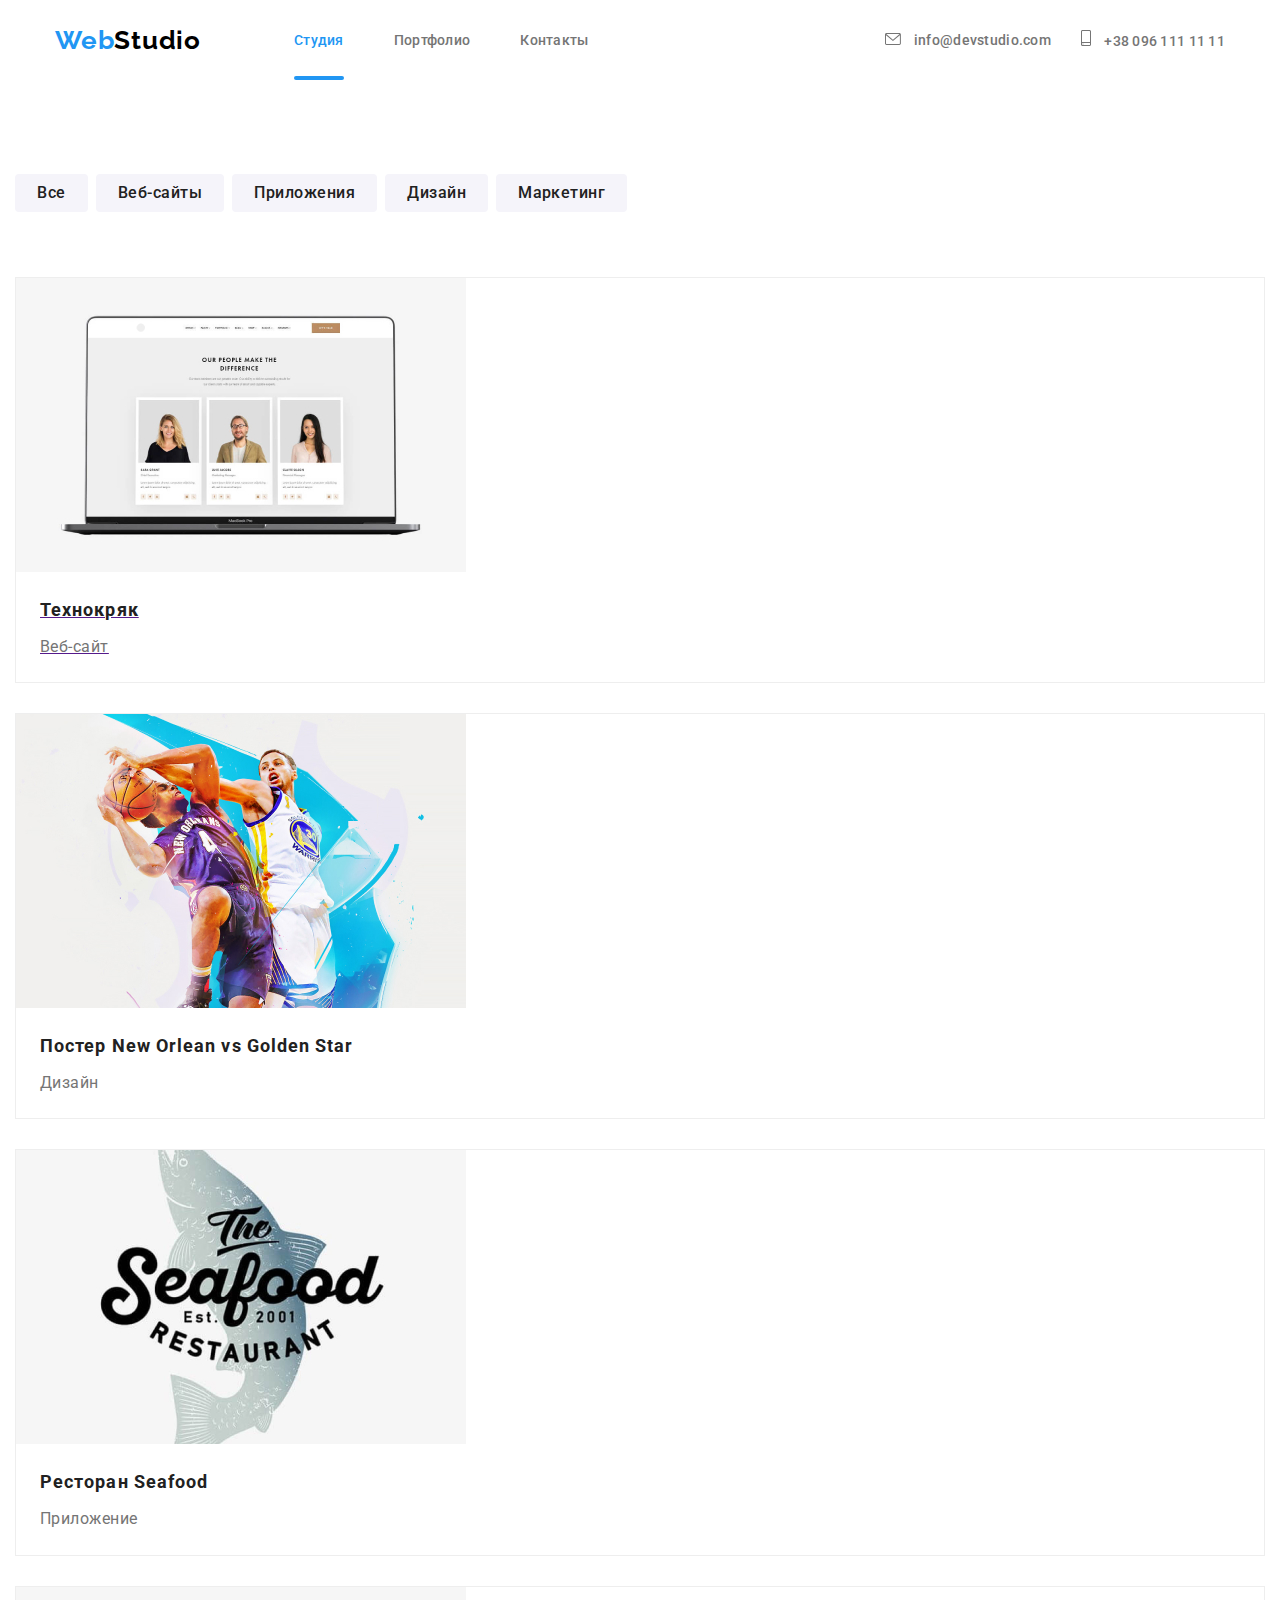
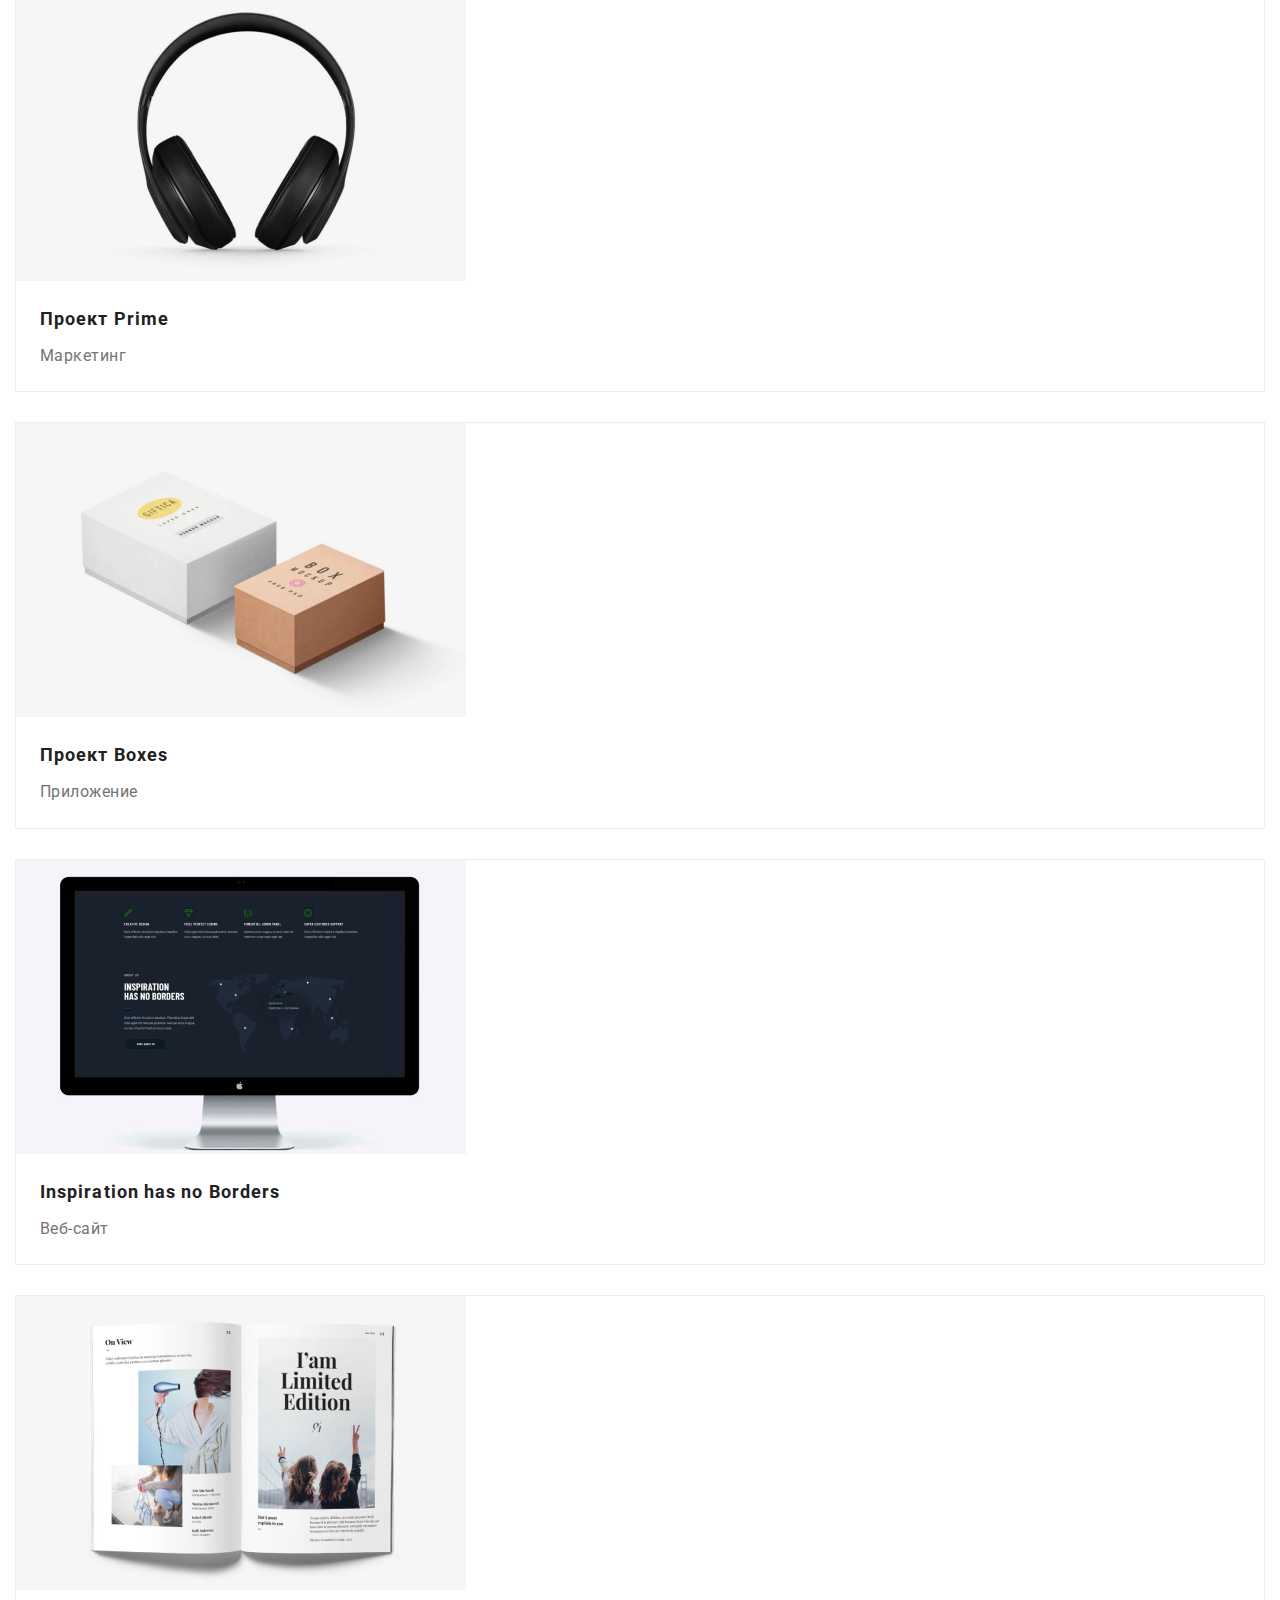
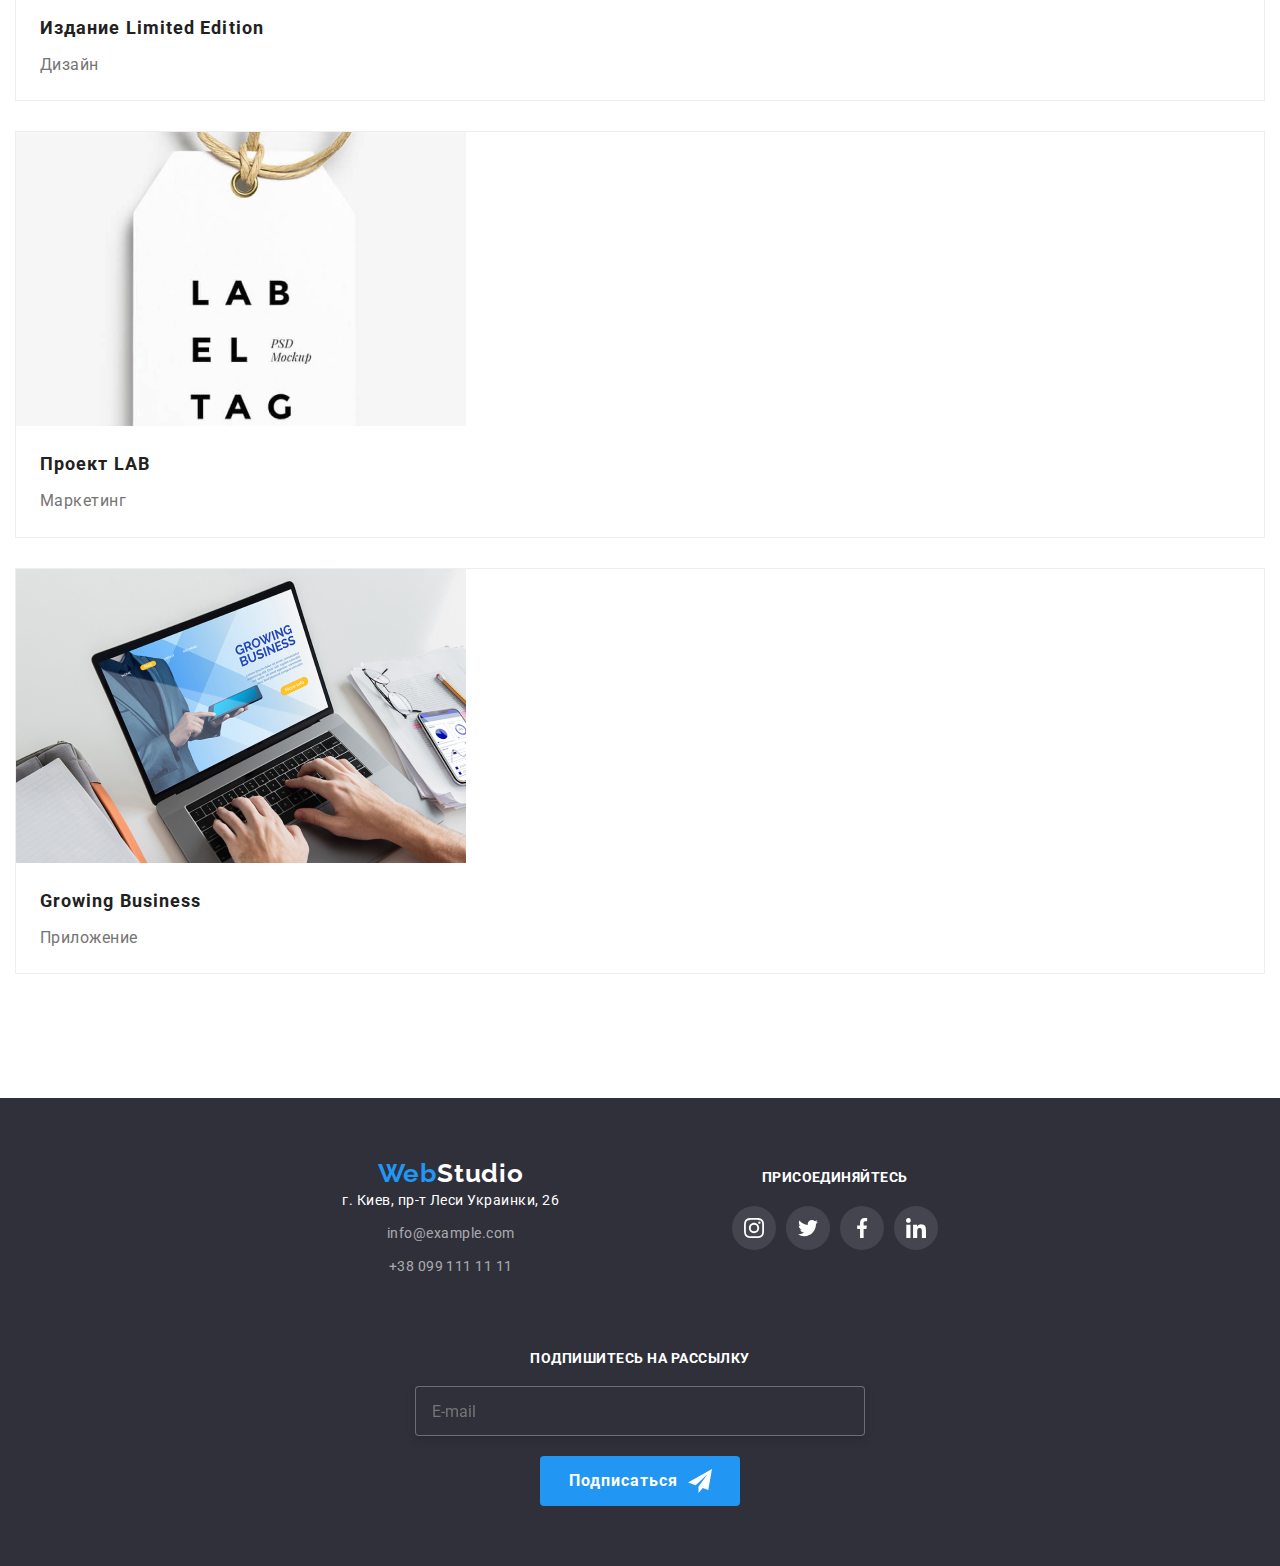
==== commit 1439b110: "update" ====
--- a/portfolio.html
+++ b/portfolio.html
@@ -2,7 +2,10 @@
 <html lang="en">
   <head>
     <meta charset="UTF-8" />
-    <meta name="viewport" content="width=device-width, initial-scale=1.0" />
+    <meta
+      name="viewport"
+      content="width=device-width, initial-scale=1, maximum-scale=1, user-scalable=0"
+    />
     <title>Document</title>
     <link rel="preconnect" href="https://fonts.gstatic.com" />
     <link
@@ -75,6 +78,12 @@
                 </a>
               </li>
             </ul>
+            <div class="header-social">
+              <a href="">Instagram</a>
+              <a href="">Twitter</a>
+              <a href="">Facebook</a>
+              <a href="">LinkedIn</a>
+            </div>
           </div>
         </div>
       </header>
@@ -290,83 +299,81 @@
       </section>
     </main>
     <section class="footer-section">
-      <section class="footer-section">
-        <footer class="container">
-          <div class="footer-container">
-            <div class="address">
-              <a href="./index.html" class="logo footer-logo">
-                <span class="logo-accent">Web</span>Studio
-              </a>
-
-              <address>
-                <ul class="list adress-list-footer">
-                  <li>
-                    <p class="adress-description">
-                      г. Киев, пр-т Леси Украинки, 26
-                    </p>
-                  </li>
-                  <li><p class="mail">info@example.com</p></li>
-                  <li><p class="tel">+38 099 111 11 11</p></li>
-                </ul>
-              </address>
-            </div>
-            <div class="address-social">
-              <h2 class="footer-title">присоединяйтесь</h2>
-              <ul class="footer-social-list list">
+      <footer class="container">
+        <div class="footer-container">
+          <div class="address">
+            <a href="./index.html" class="logo footer-logo">
+              <span class="logo-accent">Web</span>Studio
+            </a>
+
+            <address>
+              <ul class="list adress-list-footer">
                 <li>
-                  <a class="footer-social-item" href=""
-                    ><svg class="footer-social-icon">
-                      <use href="./sprite.svg#Ellipse-instagram"></use>
-                    </svg>
-                  </a>
+                  <p class="adress-description">
+                    г. Киев, пр-т Леси Украинки, 26
+                  </p>
                 </li>
-                <li>
-                  <a class="footer-social-item" href=""
-                    ><svg class="footer-social-icon">
-                      <use href="./sprite.svg#Ellipse-twitter"></use>
-                    </svg>
-                  </a>
-                </li>
-                <li>
-                  <a class="footer-social-item" href=""
-                    ><svg class="footer-social-icon">
-                      <use href="./sprite.svg#Ellipse-facebook"></use>
-                    </svg>
-                  </a>
-                </li>
-                <li>
-                  <a class="footer-social-item" href=""
-                    ><svg class="footer-social-icon">
-                      <use href="./sprite.svg#Ellipse-linkedin"></use>
-                    </svg>
-                  </a>
-                </li>
+                <li><p class="mail">info@example.com</p></li>
+                <li><p class="tel">+38 099 111 11 11</p></li>
               </ul>
-            </div>
+            </address>
           </div>
-          <div class="footer-email-input">
-            <h2 class="footer-title">Подпишитесь на рассылку</h2>
-            <div class="email-input">
-              <form class="footer-form-field">
-                <label>
-                  <input
-                    type="email"
-                    name="email"
-                    class="email-input-form"
-                    placeholder="E-mail"
-                  />
-                </label>
-                <button type="submit" class="email-input-button">
-                  Подписаться
-                  <svg width="24" height="24">
-                    <use href="./sprite.svg#send-button"></use>
-                  </svg>
-                </button>
-              </form>
-            </div>
+          <div class="address-social">
+            <h2 class="footer-title">присоединяйтесь</h2>
+            <ul class="footer-social-list list">
+              <li>
+                <a class="footer-social-item" href=""
+                  ><svg class="footer-social-icon">
+                    <use href="./sprite.svg#Ellipse-instagram"></use>
+                  </svg>
+                </a>
+              </li>
+              <li>
+                <a class="footer-social-item" href=""
+                  ><svg class="footer-social-icon">
+                    <use href="./sprite.svg#Ellipse-twitter"></use>
+                  </svg>
+                </a>
+              </li>
+              <li>
+                <a class="footer-social-item" href=""
+                  ><svg class="footer-social-icon">
+                    <use href="./sprite.svg#Ellipse-facebook"></use>
+                  </svg>
+                </a>
+              </li>
+              <li>
+                <a class="footer-social-item" href=""
+                  ><svg class="footer-social-icon">
+                    <use href="./sprite.svg#Ellipse-linkedin"></use>
+                  </svg>
+                </a>
+              </li>
+            </ul>
           </div>
-        </footer>
-      </section>
+        </div>
+        <div class="footer-email-input">
+          <h2 class="footer-title">Подпишитесь на рассылку</h2>
+          <div class="email-input">
+            <form class="footer-form-field">
+              <label>
+                <input
+                  type="email"
+                  name="email"
+                  class="email-input-form"
+                  placeholder="E-mail"
+                />
+              </label>
+              <button type="submit" class="email-input-button">
+                Подписаться
+                <svg width="24" height="24">
+                  <use href="./sprite.svg#send-button"></use>
+                </svg>
+              </button>
+            </form>
+          </div>
+        </div>
+      </footer>
     </section>
     <script src="./menu.js"></script>
   </body>
--- a/css/main.min.css
+++ b/css/main.min.css
@@ -1 +1 @@
-body{background:var(--primary-bg-color);color:var(--primary-text-color);font-family:var(--main-font-family);letter-spacing:.03em}ul{margin:0;padding:0}.link:hover,.link:focus{color:var(--accent-color);fill:var(--accent-color)}.list{list-style:none;margin:0;padding:0}.link{position:relative;text-decoration:none;color:currentColor;font-weight:500;font-size:14px;line-height:1.14;letter-spacing:.02em;fill:var(--primary-text-color);-webkit-transition-property:color,fill;transition-property:color,fill;-webkit-transition-duration:500ms;transition-duration:500ms;-webkit-transition-timing-function:cubic-bezier(0.4, 0, 0.2, 1);transition-timing-function:cubic-bezier(0.4, 0, 0.2, 1)}.container{margin-left:auto;margin-right:auto;padding:0 15px}.header{background-color:#fff;position:relative}.header-container{display:-webkit-box;display:-ms-flexbox;display:flex;-webkit-box-align:center;-ms-flex-align:center;align-items:center}.nav{-webkit-box-align:center;-ms-flex-align:center;align-items:center}@media screen and (min-width: 1600px){.nav{margin-right:305px}}.nav-list{list-style:none;text-align:center}@media screen and (min-width: 1600px){.nav-list{display:-webkit-box;display:-ms-flexbox;display:flex}}.nav-list-item{position:relative}.nav .link.current{color:#2196f3}.nav-list-item a{display:inline-block;padding-top:32px;padding-bottom:32px}@media screen and (min-width: 1600px){.nav-list li:not(:last-child){margin-right:50px}}.list-mail-tel{list-style:none;text-align:center}@media screen and (min-width: 1600px){.list-mail-tel{display:-webkit-box;display:-ms-flexbox;display:flex;margin-left:auto;-webkit-box-align:center;-ms-flex-align:center;align-items:center}}.list-mail-tel .link{padding-top:32px;padding-bottom:32px}.list-mail-tel .mail-icon{margin-right:10px;width:16px;height:12px}.list-mail-tel .smartphone-icon{margin-right:10px;width:10px;height:16px}.list-mail-tel .item+.item{display:block}@media screen and (min-width: 1600px){.list-mail-tel .item+.item{margin-left:30px}}.link.current.studio::after{content:"";position:absolute;left:0;bottom:0;display:block;background-color:#2196f3;border-radius:50px;height:4px;width:100%}.link.current.portfolio::after{content:"";position:absolute;left:0;bottom:0;display:block;background-color:#2196f3;border-radius:50px;height:4px;width:76px}.heder-menu-button{display:-webkit-inline-box;display:-ms-inline-flexbox;display:inline-flex;margin:0;padding:0;border:none;background-color:transparent;padding:10px 0}@media screen and (min-width: 1600px){.heder-menu-button{display:none}}.heder-menu-button .icon-cross{display:none}.heder-menu-button.is-open .icon-menu{display:none}.heder-menu-button.is-open .icon-cross{display:block}.menu-container{display:none;position:absolute;top:100%;left:0}@media screen and (min-width: 1600px){.menu-container{display:-webkit-box;display:-ms-flexbox;display:flex;position:static}}.menu-container.is-open{display:block;z-index:1;background:#fff;width:480px;height:453px}.logo{text-decoration:none;font-family:"Raleway",sans-serif;font-weight:700;font-style:normal;font-size:24px;line-height:1.17;letter-spacing:.03em}@media screen and (min-width: 1600px){.logo{font-size:26px;line-height:31px}}.logo.heder-logo{color:#000;padding:16px 0;margin-right:276px}@media screen and (min-width: 1600px){.logo.heder-logo{margin-right:93px;margin-left:215px}}.logo.footer-logo{color:#fff}.logo .logo-accent{color:#2196f3}.hero-section{border-top:1px solid #ececec;margin-left:auto;margin-right:auto;margin-bottom:60px;padding-top:118px;padding-bottom:118px;text-align:center;background:#c4c4c4;background-image:-webkit-gradient(linear, left top, right top, from(rgba(47, 48, 58, 0.4)), to(rgba(47, 48, 58, 0.4))),url("../image/Header-img-1.jpg");background-image:linear-gradient(to right, rgba(47, 48, 58, 0.4), rgba(47, 48, 58, 0.4)),url("../image/Header-img-1.jpg");background-repeat:no-repeat;background-position:center}.hero.container{width:696px;width:360px;padding:0}.hero.container .hero-title{margin-top:0;margin-bottom:30px;color:var(--primary-bg-color);font-family:Roboto;font-style:normal;font-weight:900;font-size:26px;line-height:42px;text-align:center;letter-spacing:.06em;text-transform:uppercase}.hero.container .hero-button{cursor:pointer;display:block;margin-left:auto;margin-right:auto;border:0;padding:10px 32px;border-radius:4px;font-family:Roboto;font-style:normal;font-weight:bold;font-size:16px;line-height:30px;text-align:center;letter-spacing:.06em;color:#fff;background-color:#2196f3;border-color:transparent}@media screen and (min-width: 480px){.feature-list{width:480px}}.features{margin-bottom:60px}.feature-list h3{margin-top:0px;margin-bottom:10px;color:var(--title-text-clolr);font-family:Roboto;font-style:normal;font-weight:bold;font-size:14px;line-height:16px;text-align:center;letter-spacing:.03em;text-transform:uppercase}.feature-list p{margin-top:0px;margin-bottom:30px;font-family:Roboto;font-style:normal;font-weight:normal;font-size:14px;line-height:24px;letter-spacing:.03em}.feature-item{display:-webkit-box;display:-ms-flexbox;display:flex;-webkit-box-pack:center;-ms-flex-pack:center;justify-content:center;-webkit-box-align:center;-ms-flex-align:center;align-items:center;height:120px;margin-bottom:30px;background-color:#f5f4fa}.workpage{display:none;margin-top:0;margin-bottom:94px}.workpage img{display:block}.workpage-title{margin-top:0;margin-bottom:50px;color:var(--title-text-clolr);font-weight:700;font-size:36px;line-height:1.16;text-align:center}.label{position:absolute;-webkit-transform:translateY(-70px);transform:translateY(-70px);display:-webkit-box;display:-ms-flexbox;display:flex;-webkit-box-pack:center;-ms-flex-pack:center;justify-content:center;-webkit-box-align:center;-ms-flex-align:center;align-items:center;height:70px;width:370px;font-family:var(--main-font-family);font-style:normal;font-weight:700;font-size:14px;line-height:1.14;text-align:center;text-transform:uppercase;color:#fff;background:rgba(47,48,58,.8)}.team.section{background-color:#f5f4fa;padding:60px 0px}.team.section img{display:block}.team.section p{font-family:Roboto;font-style:normal;font-weight:normal;font-size:16px;line-height:19px;text-align:center;letter-spacing:.03em}.team-section-title{margin-top:0px;margin-bottom:30px;color:var(--title-text-clolr);font-family:Roboto;font-style:normal;font-weight:bold;font-size:28px;line-height:33px;text-align:center;letter-spacing:.03em}.team-name{margin-bottom:10px;color:var(--title-text-clolr);font-weight:500;font-size:16px;line-height:1.19;text-align:center}.team-flex>li{margin-bottom:30px;background-color:#fff;-webkit-box-shadow:0px 1px 3px rgba(0,0,0,.12),0px 1px 1px rgba(0,0,0,.14),0px 2px 1px rgba(0,0,0,.2);box-shadow:0px 1px 3px rgba(0,0,0,.12),0px 1px 1px rgba(0,0,0,.14),0px 2px 1px rgba(0,0,0,.2);border-radius:0px 0px 4px 4px}.team-flex img{margin-bottom:30px}.team-social{display:-webkit-box;display:-ms-flexbox;display:flex;-webkit-box-pack:center;-ms-flex-pack:center;justify-content:center;padding-bottom:24px}.team-social>li:not(:last-child){margin-right:10px}.social-icon{height:20px;width:20px}.social-item{display:-webkit-box;display:-ms-flexbox;display:flex;-webkit-box-pack:center;-ms-flex-pack:center;justify-content:center;-webkit-box-align:center;-ms-flex-align:center;align-items:center;height:44px;width:44px;border-radius:50px;background-color:var(--primary-bg-color);fill:#afb1b8;-webkit-transition-property:background-color,fill;transition-property:background-color,fill;-webkit-transition-duration:500ms;transition-duration:500ms;-webkit-transition-timing-function:cubic-bezier(0.4, 0, 0.2, 1);transition-timing-function:cubic-bezier(0.4, 0, 0.2, 1)}.social-item:hover,.social-item:focus{background-color:var(--accent-color);fill:#fff}.team-section-title:hover{-webkit-animation-name:animate__bounce;animation-name:animate__bounce}.clients-list{display:-webkit-box;display:-ms-flexbox;display:flex;-ms-flex-wrap:wrap;flex-wrap:wrap;margin:-15px;margin-bottom:60px}@media screen and (min-width: 1600px){.clients-list{-ms-flex-wrap:nowrap;flex-wrap:nowrap}}@media screen and (min-width: 481px){.clients-list{max-width:480px;margin-left:auto;margin-right:auto}}@media screen and (min-width: 768px){.clients-list{max-width:768px;margin-left:auto;margin-right:auto}}.clients-list .client-item{margin:15px;width:calc((100% - 4 * 15px) / 2)}@media screen and (min-width: 768px){.clients-list .client-item{width:calc((100% - 6 * 15px) / 3)}}.clients-title{margin-top:0;padding-top:60px;margin-bottom:30px;font-style:normal;font-weight:700;font-size:36px;line-height:1.17;text-align:center;color:var(--title-text-clolr)}.clients-link{display:-webkit-box;display:-ms-flexbox;display:flex;-webkit-box-pack:center;-ms-flex-pack:center;justify-content:center;-webkit-box-align:center;-ms-flex-align:center;align-items:center;height:90px;border:1px solid #afb1b8;border-radius:4px;fill:#afb1b8;-webkit-transition-property:border,fill;transition-property:border,fill;-webkit-transition-duration:500ms;transition-duration:500ms;-webkit-transition-timing-function:cubic-bezier(0.4, 0, 0.2, 1);transition-timing-function:cubic-bezier(0.4, 0, 0.2, 1)}.clients-link:hover,.clients-link:focus{fill:var(--accent-color);border:1px solid var(--accent-color)}.button-filter{min-width:73px;border:0;border-radius:4px;color:var(--filter-button-text-color);background-color:var(--filter-button-bg-color);border-color:transparent;font-family:inherit;font-weight:500;font-size:16px;line-height:1.6;letter-spacing:.03em;padding:6px 22px;display:inline-block;text-align:center;-webkit-transition-property:color,background-color,-webkit-box-shadow;transition-property:color,background-color,-webkit-box-shadow;transition-property:color,background-color,box-shadow;transition-property:color,background-color,box-shadow,-webkit-box-shadow;-webkit-transition-duration:500ms;transition-duration:500ms;-webkit-transition-timing-function:cubic-bezier(0.4, 0, 0.2, 1);transition-timing-function:cubic-bezier(0.4, 0, 0.2, 1)}.button-filter:hover,.button-filter:focus{color:#fff;background-color:var(--accent-color);-webkit-box-shadow:0px 3px 1px rgba(0,0,0,.1),0px 1px 2px rgba(0,0,0,.08),0px 2px 2px rgba(0,0,0,.12);box-shadow:0px 3px 1px rgba(0,0,0,.1),0px 1px 2px rgba(0,0,0,.08),0px 2px 2px rgba(0,0,0,.12)}.button-filter-flex{-ms-flex-wrap:wrap;flex-wrap:wrap;display:-webkit-box;display:-ms-flexbox;display:flex}.button-filter-flex li:not(:last-child){margin-right:8px;margin-bottom:15px}.portfolio-button-filter-section{padding-top:94px;padding-bottom:50px}.portfolio-projects-section{padding-bottom:94px}.portfolio-projects-flex img{display:block}.portfolio-projects-flex-item{background:#fff;border:1px solid #eee;margin-bottom:30px;-webkit-transition-property:-webkit-box-shadow;transition-property:-webkit-box-shadow;transition-property:box-shadow;transition-property:box-shadow, -webkit-box-shadow;-webkit-transition-duration:500ms;transition-duration:500ms;-webkit-transition-timing-function:cubic-bezier(0.4, 0, 0.2, 1);transition-timing-function:cubic-bezier(0.4, 0, 0.2, 1)}.portfolio-projects-flex-item:hover,.portfolio-projects-flex-item:focus{-webkit-box-shadow:0px 1px 1px rgba(0,0,0,.12),0px 4px 4px rgba(0,0,0,.06),1px 4px 6px rgba(0,0,0,.16);box-shadow:0px 1px 1px rgba(0,0,0,.12),0px 4px 4px rgba(0,0,0,.06),1px 4px 6px rgba(0,0,0,.16)}.projects-link{position:relative;text-decoration:none;color:#000;overflow:hidden}.portfolio-description{padding:20px 24px 20px 24px;display:block}.projects h2{font-weight:700;font-size:18px;line-height:2;margin-top:0px;margin-bottom:4px;letter-spacing:.06em;color:#212121}.portfolio-description p{color:#757575;font-size:16px;line-height:1.9;margin-top:0;margin-bottom:0px}.projects-overlay{position:absolute;top:0;left:0;width:100%;height:100%;-webkit-transform:translateY(100%);transform:translateY(100%);opacity:0;background:rgba(33,150,243,.9);-webkit-transition:-webkit-transform 500ms cubic-bezier(0.4, 0, 0.2, 1);transition:-webkit-transform 500ms cubic-bezier(0.4, 0, 0.2, 1);transition:transform 500ms cubic-bezier(0.4, 0, 0.2, 1);transition:transform 500ms cubic-bezier(0.4, 0, 0.2, 1), -webkit-transform 500ms cubic-bezier(0.4, 0, 0.2, 1)}.portfolio-projects-flex-item:hover .projects-overlay{-webkit-transform:translateY(0);transform:translateY(0);opacity:1;background:rgba(33,150,243,.9)}.projects-overlay-text{padding:63px 24px;margin:0;font-family:var(--main-font-family);font-style:normal;font-weight:normal;font-size:18px;line-height:1.56;color:#fff}@media screen and (min-width: 768px){.footer-container{display:-webkit-box;display:-ms-flexbox;display:flex;-ms-flex-pack:distribute;justify-content:space-around}}.address{text-align:center}.footer-section{padding:60px 0;background-color:#2f303a;display:block}.adress-description{margin:0;padding-bottom:9px;font-style:normal;font-size:14px;line-height:1.7;color:#fff}.adress-list-footer{display:block}.adress-list-footer .mail{margin:0;padding-bottom:9px;font-style:normal;font-size:14px;line-height:1.7;color:rgba(255,255,255,.6)}.adress-list-footer .tel{margin:0;padding-bottom:60px;font-style:normal;font-size:14px;line-height:1.7;color:rgba(255,255,255,.6)}.address-social{text-align:center;padding-top:12px}.footer-title{margin-top:0;margin-bottom:20px;text-align:center;font-style:normal;font-weight:700;font-size:14px;line-height:1.14;text-transform:uppercase;color:#fff}.footer-social-list{display:-webkit-box;display:-ms-flexbox;display:flex;-webkit-box-pack:center;-ms-flex-pack:center;justify-content:center}.footer-social-list>li:not(:last-child){margin-right:10px}.footer-social-item{width:44px;height:44px;display:-webkit-box;display:-ms-flexbox;display:flex;-webkit-box-pack:center;-ms-flex-pack:center;justify-content:center;-webkit-box-align:center;-ms-flex-align:center;align-items:center;border-radius:50px;background:rgba(255,255,255,.1);fill:#fff;-webkit-transition-property:background;transition-property:background;-webkit-transition-duration:500ms;transition-duration:500ms;-webkit-transition-timing-function:cubic-bezier(0.4, 0, 0.2, 1);transition-timing-function:cubic-bezier(0.4, 0, 0.2, 1)}.footer-social-item:hover,.footer-social-item:focus{background:var(--accent-color)}.footer-social-icon{width:20px;height:20px}.footer-email-input{padding-top:12px}.email-input-form{display:block;margin-left:auto;margin-right:auto;margin-bottom:20px;padding-left:16px;width:450px;height:50px;border:1px solid rgba(255,255,255,.3);-webkit-box-sizing:border-box;box-sizing:border-box;-webkit-filter:drop-shadow(0px 4px 4px rgba(0, 0, 0, 0.15));filter:drop-shadow(0px 4px 4px rgba(0, 0, 0, 0.15));border-radius:4px;background-color:#2f303a;color:rgba(255,255,255,.6);font-family:Roboto;font-style:normal;font-weight:normal;font-size:16px;line-height:20px}.email-input-button{display:block;cursor:pointer;margin-left:auto;margin-right:auto;border:0;padding:10px 28px 10px 29px;border-radius:4px;font-family:inherit;font-weight:700;font-size:16px;line-height:1.87;letter-spacing:.06em;color:#fff;fill:#fff;background-color:var(--accent-color);border-color:transparent}.email-input-button svg{margin-left:10px}.backdrop{position:fixed;left:0;bottom:0;height:100%;width:100%;opacity:1;-webkit-transition:opacity 500ms cubic-bezier(0.4, 0, 0.2, 1);transition:opacity 500ms cubic-bezier(0.4, 0, 0.2, 1);background:rgba(0,0,0,.8)}.backdrop.is-hidden{opacity:0;pointer-events:none}.backdrop.is-hidden .modal{-webkit-transform:translate(-50%, -50%) scale(0.7);transform:translate(-50%, -50%) scale(0.7)}.modal{position:absolute;left:50%;top:50%;height:609px;width:450px;padding-top:40px;-webkit-transform:translate(-50%, -50%) scale(1);transform:translate(-50%, -50%) scale(1);-webkit-transition:-webkit-transform 500ms cubic-bezier(0.4, 0, 0.2, 1);transition:-webkit-transform 500ms cubic-bezier(0.4, 0, 0.2, 1);transition:transform 500ms cubic-bezier(0.4, 0, 0.2, 1);transition:transform 500ms cubic-bezier(0.4, 0, 0.2, 1), -webkit-transform 500ms cubic-bezier(0.4, 0, 0.2, 1);background:#fff;-webkit-box-shadow:0px 1px 3px rgba(0,0,0,.12),0px 1px 1px rgba(0,0,0,.14),0px 2px 1px rgba(0,0,0,.2);box-shadow:0px 1px 3px rgba(0,0,0,.12),0px 1px 1px rgba(0,0,0,.14),0px 2px 1px rgba(0,0,0,.2);border-radius:4px}.modal-close{position:absolute;display:-webkit-box;display:-ms-flexbox;display:flex;-webkit-box-pack:center;-ms-flex-pack:center;justify-content:center;-webkit-box-align:center;-ms-flex-align:center;align-items:center;right:8px;top:8px;width:30px;height:30px;border-radius:50%;outline:none;margin:0;padding:0;background:#fff;border:1px solid rgba(0,0,0,.1);-webkit-box-sizing:border-box;box-sizing:border-box}.modal-close:focus-within svg{fill:var(--accent-color)}.modal-close:focus-within{border-color:var(--accent-color)}.form-description{margin:0;margin-bottom:12px;font-family:Roboto;font-style:normal;font-weight:bold;font-size:20px;line-height:23px;text-align:center;letter-spacing:.03em;color:#212121}.modal-form-field{position:relative;display:-webkit-box;display:-ms-flexbox;display:flex;-webkit-box-orient:vertical;-webkit-box-direction:normal;-ms-flex-direction:column;flex-direction:column;margin-bottom:10px;margin-left:40px;margin-right:40px;width:370px}.modal-form-field input{padding:11px 0 11px 35px;border:1px solid rgba(33,33,33,.2);-webkit-box-sizing:border-box;box-sizing:border-box;border-radius:4px;-webkit-transition:border,fill,500ms;transition:border,fill,500ms}.modal-form-field svg{position:absolute;top:30px;left:12px;-webkit-transition:border,fill,500ms;transition:border,fill,500ms}.comment-form-field label,.modal-form-field label{margin-bottom:4px;font-family:Roboto;font-style:normal;font-weight:normal;font-size:12px;line-height:14px;letter-spacing:.01em;color:#757575}.modal-form-field:focus-within>svg{fill:var(--accent-color)}.comment:focus,.modal-form-field input:focus{outline:none;border:1px solid var(--accent-color)}.comment-form-field{display:block;margin:0 40px 20px 40px;font-family:Roboto;font-style:normal;font-weight:normal;font-size:12px;line-height:14px;letter-spacing:.01em;color:#757575}.comment-form-field textarea{resize:none}.comment{display:block;margin-bottom:20px;padding:12px 16px;height:120px;width:370px;font-family:Roboto;font-style:normal;font-weight:normal;font-size:12px;line-height:14px;letter-spacing:.01em;color:rgba(117,117,117,.5);border:1px solid rgba(33,33,33,.2);-webkit-box-sizing:border-box;box-sizing:border-box;border-radius:4px;-webkit-transition:border 500ms;transition:border 500ms}.modal-checkbox{-webkit-box-pack:center;-ms-flex-pack:center;justify-content:center;display:-webkit-box;display:-ms-flexbox;display:flex;-webkit-box-align:center;-ms-flex-align:center;align-items:center;margin-bottom:30px}.checkbox{-webkit-appearance:none;-moz-appearance:none;appearance:none;position:absolute}.checkbox:checked+.modal-checkbox-icon{background-image:url(../image/icon-checked.svg);width:16px;height:15px}.policy{margin-left:7px}.policy a{color:var(--accent-color)}.modal-checkbox-icon{background-image:url(../image/modal-checkbox.svg);width:16px;height:15px}.modal-checkbox label{display:-webkit-box;display:-ms-flexbox;display:flex;-webkit-box-align:center;-ms-flex-align:center;align-items:center;font-family:Roboto;font-style:normal;font-weight:normal;font-size:12px;line-height:14px;letter-spacing:.03em;color:#757575}.modal-submit{display:block;border:0;padding:0;border-radius:4px;height:50px;width:200px;-webkit-box-align:center;-ms-flex-align:center;align-items:center;text-align:center;margin-left:auto;margin-right:auto;margin-bottom:40px;letter-spacing:.06em;font-family:Roboto;font-style:normal;font-weight:bold;font-size:16px;line-height:30px;color:#fff;background:#2196f3;-webkit-box-shadow:0px 4px 4px rgba(0,0,0,.15);box-shadow:0px 4px 4px rgba(0,0,0,.15)}:root{--filter-button-text-color: #212121;--filter-button-bg-color: #f5f4fa;--primary-text-color: #757575;--title-text-clolr: #212121;--accent-color: #2196f3;--primary-bg-color: #ffffff;--main-font-family: "Roboto", sans-serif;--sec-font-family: "Raleway", sans-serif}/*# sourceMappingURL=main.min.css.map */+body{background:var(--primary-bg-color);color:var(--primary-text-color);font-family:var(--main-font-family);letter-spacing:.03em}ul{margin:0;padding:0}.link:hover,.link:focus{color:var(--accent-color);fill:var(--accent-color)}.list{list-style:none;margin:0;padding:0}.link{position:relative;text-decoration:none;color:currentColor;font-weight:500;font-size:14px;line-height:1.14;letter-spacing:.02em;fill:var(--primary-text-color);-webkit-transition-property:color,fill;transition-property:color,fill;-webkit-transition-duration:500ms;transition-duration:500ms;-webkit-transition-timing-function:cubic-bezier(0.4, 0, 0.2, 1);transition-timing-function:cubic-bezier(0.4, 0, 0.2, 1)}@media screen and (max-width: 767px){.link{font-family:Roboto;font-style:normal;font-weight:500;font-size:40px;line-height:47px;text-align:center;letter-spacing:.02em}}@media screen and (min-width: 768px){.link{font-family:Roboto;font-style:normal;font-weight:500;font-size:12px;line-height:14px;letter-spacing:.02em}}@media screen and (min-width: 1200px){.link{font-family:Roboto;font-style:normal;font-weight:500;font-size:14px;line-height:16px;letter-spacing:.02em}}.container{margin-left:auto;margin-right:auto;padding:0 15px}.header{background-color:#fff;position:relative}.header-container{display:-webkit-box;display:-ms-flexbox;display:flex;-webkit-box-align:center;-ms-flex-align:center;align-items:center;max-width:480px;margin-left:auto;margin-right:auto}@media screen and (min-width: 768px){.header-container{max-width:768px}}@media screen and (min-width: 1200px){.header-container{max-width:1170px}}.nav{-webkit-box-align:center;-ms-flex-align:center;align-items:center}.nav-list{list-style:none;text-align:center}@media screen and (max-width: 767px){.nav-list{display:-webkit-box;display:-ms-flexbox;display:flex;-webkit-box-orient:vertical;-webkit-box-direction:normal;-ms-flex-direction:column;flex-direction:column;-webkit-box-align:start;-ms-flex-align:start;align-items:flex-start;margin-bottom:100px}}@media screen and (min-width: 768px){.nav-list{display:-webkit-box;display:-ms-flexbox;display:flex;margin-right:84px}}@media screen and (min-width: 1200px){.nav-list{margin-right:auto}}.nav-list-item{position:relative}.nav .link.current{color:#2196f3}.nav-list-item a{display:inline-block;padding-top:32px;padding-bottom:32px}@media screen and (max-width: 767px){.nav-list-item a{padding:0}}@media screen and (min-width: 768px){.nav-list li:not(:last-child){margin-right:50px}}@media screen and (max-width: 767px){.nav-list li:not(:last-child){margin-bottom:32px}}.list-mail-tel{list-style:none;text-align:center}@media screen and (min-width: 768px){.list-mail-tel{text-align:start}}@media screen and (min-width: 1200px){.list-mail-tel{display:-webkit-box;display:-ms-flexbox;display:flex;-webkit-box-align:center;-ms-flex-align:center;align-items:center;margin-left:auto}}.list-mail-tel .link{padding-top:32px;padding-bottom:32px}.list-mail-tel .mail-icon{margin-right:10px;width:16px;height:12px}.list-mail-tel .smartphone-icon{margin-right:10px;width:10px;height:16px}.list-mail-tel .item+.item{display:block}@media screen and (min-width: 1200px){.list-mail-tel .item+.item{margin-left:30px}}.header-social a{border-right:1px solid rgba(33,33,33,.2);padding:0 10px}@media screen and (min-width: 767px){.header-social{display:none}}.link.current.studio::after{content:"";position:absolute;left:0;bottom:0;display:block;background-color:#2196f3;border-radius:50px;height:4px;width:100%}@media screen and (max-width: 767px){.link.current.studio::after{display:none}}.link.current.portfolio::after{content:"";position:absolute;left:0;bottom:0;display:block;background-color:#2196f3;border-radius:50px;height:4px;width:76px}@media screen and (max-width: 768px){.link.current.portfolio::after{display:none}}.heder-menu-button{display:-webkit-inline-box;display:-ms-inline-flexbox;display:inline-flex;margin:0;padding:0;border:none;background-color:transparent;padding:10px 0;z-index:2}@media screen and (min-width: 768px){.heder-menu-button{display:none}}.heder-menu-button .icon-cross{display:none}.heder-menu-button.is-open .icon-menu{display:none}.heder-menu-button.is-open .icon-cross{display:block}.menu-container{display:none;position:absolute;top:0;left:0;width:100%;height:100vh}@media screen and (max-width: 767px){.menu-container{padding-left:40px;padding-top:48px;padding-bottom:48px}}@media screen and (min-width: 768px){.menu-container{display:-webkit-box;display:-ms-flexbox;display:flex;position:static;height:100%}}@media screen and (min-width: 1200px){.menu-container{display:-webkit-box;display:-ms-flexbox;display:flex;position:static;height:100%}}.menu-container.is-open{display:block;z-index:1;background:#fff}@media screen and (max-width: 767px){.menu-container.is-open{display:-webkit-box;display:-ms-flexbox;display:flex;-webkit-box-orient:vertical;-webkit-box-direction:normal;-ms-flex-direction:column;flex-direction:column;-webkit-box-pack:justify;-ms-flex-pack:justify;justify-content:space-between;-webkit-box-align:start;-ms-flex-align:start;align-items:flex-start}}@media screen and (min-width: 768px){.menu-container.is-open{display:-webkit-box;display:-ms-flexbox;display:flex}}.logo{text-decoration:none;font-family:"Raleway",sans-serif;font-weight:700;font-style:normal;font-size:24px;line-height:1.17;letter-spacing:.03em}@media screen and (min-width: 1200px){.logo{font-size:26px;line-height:31px}}.logo.heder-logo{color:#000;padding:16px 0;margin-right:auto}@media screen and (min-width: 768px){.logo.heder-logo{margin-left:15px;margin-right:88px}}@media screen and (min-width: 1200px){.logo.heder-logo{margin-right:93px;margin-left:auto}}.logo.footer-logo{color:#fff}.logo .logo-accent{color:#2196f3}.hero-section{border-top:1px solid #ececec;max-width:1600px;margin-left:auto;margin-right:auto;margin-bottom:60px;padding-top:118px;padding-bottom:118px;text-align:center;background:#c4c4c4;background-repeat:no-repeat;background-position:center}@media screen and (max-width: 480px){.hero-section{background-image:-webkit-gradient(linear, left top, right top, from(rgba(47, 48, 58, 0.4)), to(rgba(47, 48, 58, 0.4))),url("../image/Header-img-1.jpg");background-image:linear-gradient(to right, rgba(47, 48, 58, 0.4), rgba(47, 48, 58, 0.4)),url("../image/Header-img-1.jpg")}}@media screen and (min-width: 480px){.hero-section{background-image:-webkit-gradient(linear, left top, right top, from(rgba(47, 48, 58, 0.4)), to(rgba(47, 48, 58, 0.4))),url("../image/hero-tablet-img-1.jpg");background-image:linear-gradient(to right, rgba(47, 48, 58, 0.4), rgba(47, 48, 58, 0.4)),url("../image/hero-tablet-img-1.jpg")}}@media screen and (min-width: 768px){.hero-section{background-image:-webkit-gradient(linear, left top, right top, from(rgba(47, 48, 58, 0.4)), to(rgba(47, 48, 58, 0.4))),url("../image/hero/img.jpg");background-image:linear-gradient(to right, rgba(47, 48, 58, 0.4), rgba(47, 48, 58, 0.4)),url("../image/hero/img.jpg");padding-top:200px;padding-bottom:200px}}.hero.container{max-width:360px;padding:0}@media screen and (min-width: 768px){.hero.container{max-width:696px}}.hero.container .hero-title{margin-top:0;margin-bottom:30px;color:var(--primary-bg-color);font-family:Roboto;font-style:normal;font-weight:900;font-size:26px;line-height:42px;text-align:center;letter-spacing:.06em;text-transform:uppercase}@media screen and (min-width: 768px){.hero.container .hero-title{font-family:Roboto;font-style:normal;font-weight:900;font-size:44px;line-height:60px;text-align:center;letter-spacing:.06em;text-transform:uppercase}}.hero.container .hero-button{cursor:pointer;display:block;margin-left:auto;margin-right:auto;border:0;padding:10px 32px;border-radius:4px;font-family:Roboto;font-style:normal;font-weight:bold;font-size:16px;line-height:30px;text-align:center;letter-spacing:.06em;color:#fff;background-color:#2196f3;border-color:transparent}@media screen and (min-width: 480px){.feature-list{width:480px}}.features{margin-bottom:60px}.feature-list h3{margin-top:0px;margin-bottom:10px;color:var(--title-text-clolr);font-family:Roboto;font-style:normal;font-weight:bold;font-size:14px;line-height:16px;text-align:center;letter-spacing:.03em;text-transform:uppercase}.feature-list p{margin-top:0px;margin-bottom:30px;font-family:Roboto;font-style:normal;font-weight:normal;font-size:14px;line-height:24px;letter-spacing:.03em}.feature-item{display:-webkit-box;display:-ms-flexbox;display:flex;-webkit-box-pack:center;-ms-flex-pack:center;justify-content:center;-webkit-box-align:center;-ms-flex-align:center;align-items:center;height:120px;margin-bottom:30px;background-color:#f5f4fa}.workpage{display:none;margin-top:0;margin-bottom:94px}.workpage img{display:block}.workpage-title{margin-top:0;margin-bottom:50px;color:var(--title-text-clolr);font-weight:700;font-size:36px;line-height:1.16;text-align:center}.label{position:absolute;-webkit-transform:translateY(-70px);transform:translateY(-70px);display:-webkit-box;display:-ms-flexbox;display:flex;-webkit-box-pack:center;-ms-flex-pack:center;justify-content:center;-webkit-box-align:center;-ms-flex-align:center;align-items:center;height:70px;width:370px;font-family:var(--main-font-family);font-style:normal;font-weight:700;font-size:14px;line-height:1.14;text-align:center;text-transform:uppercase;color:#fff;background:rgba(47,48,58,.8)}.team.section{background-color:#f5f4fa;padding:60px 0px}.team.section img{display:block}.team.section p{font-family:Roboto;font-style:normal;font-weight:normal;font-size:16px;line-height:19px;text-align:center;letter-spacing:.03em}.team-section-title{margin-top:0px;margin-bottom:30px;color:var(--title-text-clolr);font-family:Roboto;font-style:normal;font-weight:bold;font-size:28px;line-height:33px;text-align:center;letter-spacing:.03em}.team-name{margin-bottom:10px;color:var(--title-text-clolr);font-weight:500;font-size:16px;line-height:1.19;text-align:center}.team-flex>li{margin-bottom:30px;background-color:#fff;-webkit-box-shadow:0px 1px 3px rgba(0,0,0,.12),0px 1px 1px rgba(0,0,0,.14),0px 2px 1px rgba(0,0,0,.2);box-shadow:0px 1px 3px rgba(0,0,0,.12),0px 1px 1px rgba(0,0,0,.14),0px 2px 1px rgba(0,0,0,.2);border-radius:0px 0px 4px 4px}.team-flex img{margin-bottom:30px}.team-social{display:-webkit-box;display:-ms-flexbox;display:flex;-webkit-box-pack:center;-ms-flex-pack:center;justify-content:center;padding-bottom:24px}.team-social>li:not(:last-child){margin-right:10px}.social-icon{height:20px;width:20px}.social-item{display:-webkit-box;display:-ms-flexbox;display:flex;-webkit-box-pack:center;-ms-flex-pack:center;justify-content:center;-webkit-box-align:center;-ms-flex-align:center;align-items:center;height:44px;width:44px;border-radius:50px;background-color:var(--primary-bg-color);fill:#afb1b8;-webkit-transition-property:background-color,fill;transition-property:background-color,fill;-webkit-transition-duration:500ms;transition-duration:500ms;-webkit-transition-timing-function:cubic-bezier(0.4, 0, 0.2, 1);transition-timing-function:cubic-bezier(0.4, 0, 0.2, 1)}.social-item:hover,.social-item:focus{background-color:var(--accent-color);fill:#fff}.team-section-title:hover{-webkit-animation-name:animate__bounce;animation-name:animate__bounce}.clients-list{display:-webkit-box;display:-ms-flexbox;display:flex;-ms-flex-wrap:wrap;flex-wrap:wrap;margin:-15px;margin-bottom:60px}@media screen and (min-width: 481px){.clients-list{max-width:480px;margin-left:auto;margin-right:auto}}@media screen and (min-width: 768px){.clients-list{max-width:768px;margin-left:auto;margin-right:auto}}@media screen and (min-width: 1600px){.clients-list{-ms-flex-wrap:nowrap;flex-wrap:nowrap;max-width:1600px}}.clients-list .client-item{margin:15px;width:calc((100% - 4 * 15px) / 2)}@media screen and (min-width: 768px){.clients-list .client-item{width:calc((100% - 6 * 15px) / 3)}}.clients-title{margin-top:0;padding-top:60px;margin-bottom:30px;font-style:normal;font-weight:700;font-size:36px;line-height:1.17;text-align:center;color:var(--title-text-clolr)}.clients-link{display:-webkit-box;display:-ms-flexbox;display:flex;-webkit-box-pack:center;-ms-flex-pack:center;justify-content:center;-webkit-box-align:center;-ms-flex-align:center;align-items:center;height:90px;border:1px solid #afb1b8;border-radius:4px;fill:#afb1b8;-webkit-transition-property:border,fill;transition-property:border,fill;-webkit-transition-duration:500ms;transition-duration:500ms;-webkit-transition-timing-function:cubic-bezier(0.4, 0, 0.2, 1);transition-timing-function:cubic-bezier(0.4, 0, 0.2, 1)}.clients-link:hover,.clients-link:focus{fill:var(--accent-color);border:1px solid var(--accent-color)}.button-filter{min-width:73px;border:0;border-radius:4px;color:var(--filter-button-text-color);background-color:var(--filter-button-bg-color);border-color:transparent;font-family:inherit;font-weight:500;font-size:16px;line-height:1.6;letter-spacing:.03em;padding:6px 22px;display:inline-block;text-align:center;-webkit-transition-property:color,background-color,-webkit-box-shadow;transition-property:color,background-color,-webkit-box-shadow;transition-property:color,background-color,box-shadow;transition-property:color,background-color,box-shadow,-webkit-box-shadow;-webkit-transition-duration:500ms;transition-duration:500ms;-webkit-transition-timing-function:cubic-bezier(0.4, 0, 0.2, 1);transition-timing-function:cubic-bezier(0.4, 0, 0.2, 1)}.button-filter:hover,.button-filter:focus{color:#fff;background-color:var(--accent-color);-webkit-box-shadow:0px 3px 1px rgba(0,0,0,.1),0px 1px 2px rgba(0,0,0,.08),0px 2px 2px rgba(0,0,0,.12);box-shadow:0px 3px 1px rgba(0,0,0,.1),0px 1px 2px rgba(0,0,0,.08),0px 2px 2px rgba(0,0,0,.12)}.button-filter-flex{-ms-flex-wrap:wrap;flex-wrap:wrap;display:-webkit-box;display:-ms-flexbox;display:flex}.button-filter-flex li:not(:last-child){margin-right:8px;margin-bottom:15px}.portfolio-button-filter-section{padding-top:94px;padding-bottom:50px}.portfolio-projects-section{padding-bottom:94px}.portfolio-projects-flex img{display:block}.portfolio-projects-flex-item{background:#fff;border:1px solid #eee;margin-bottom:30px;-webkit-transition-property:-webkit-box-shadow;transition-property:-webkit-box-shadow;transition-property:box-shadow;transition-property:box-shadow, -webkit-box-shadow;-webkit-transition-duration:500ms;transition-duration:500ms;-webkit-transition-timing-function:cubic-bezier(0.4, 0, 0.2, 1);transition-timing-function:cubic-bezier(0.4, 0, 0.2, 1)}.portfolio-projects-flex-item:hover,.portfolio-projects-flex-item:focus{-webkit-box-shadow:0px 1px 1px rgba(0,0,0,.12),0px 4px 4px rgba(0,0,0,.06),1px 4px 6px rgba(0,0,0,.16);box-shadow:0px 1px 1px rgba(0,0,0,.12),0px 4px 4px rgba(0,0,0,.06),1px 4px 6px rgba(0,0,0,.16)}.projects-link{position:relative;text-decoration:none;color:#000;overflow:hidden}.portfolio-description{padding:20px 24px 20px 24px;display:block}.projects h2{font-weight:700;font-size:18px;line-height:2;margin-top:0px;margin-bottom:4px;letter-spacing:.06em;color:#212121}.portfolio-description p{color:#757575;font-size:16px;line-height:1.9;margin-top:0;margin-bottom:0px}.projects-overlay{position:absolute;top:0;left:0;width:100%;height:100%;-webkit-transform:translateY(100%);transform:translateY(100%);opacity:0;background:rgba(33,150,243,.9);-webkit-transition:-webkit-transform 500ms cubic-bezier(0.4, 0, 0.2, 1);transition:-webkit-transform 500ms cubic-bezier(0.4, 0, 0.2, 1);transition:transform 500ms cubic-bezier(0.4, 0, 0.2, 1);transition:transform 500ms cubic-bezier(0.4, 0, 0.2, 1), -webkit-transform 500ms cubic-bezier(0.4, 0, 0.2, 1)}.portfolio-projects-flex-item:hover .projects-overlay{-webkit-transform:translateY(0);transform:translateY(0);opacity:1;background:rgba(33,150,243,.9)}.projects-overlay-text{padding:63px 24px;margin:0;font-family:var(--main-font-family);font-style:normal;font-weight:normal;font-size:18px;line-height:1.56;color:#fff}@media screen and (min-width: 768px){.footer-container{display:-webkit-box;display:-ms-flexbox;display:flex;-ms-flex-pack:distribute;justify-content:space-around;max-width:768px;margin-left:auto;margin-right:auto}}@media screen and (min-width: 1600px){.footer-container{display:-webkit-box;display:-ms-flexbox;display:flex;-webkit-box-pack:start;-ms-flex-pack:start;justify-content:flex-start;margin-left:200px;margin-right:93px}}.address{text-align:center}@media screen and (min-width: 1600px){.address{margin-right:70px;text-align:center}}.address-social{text-align:center;padding-top:12px}.footer-section{padding:60px 0;background-color:#2f303a;display:block}@media screen and (min-width: 1600px){.footer-section .container{display:-webkit-box;display:-ms-flexbox;display:flex;margin-left:215px;margin-right:215px;-webkit-box-pack:justify;-ms-flex-pack:justify;justify-content:space-between;max-width:1600px;margin-left:auto;margin-right:auto}}.adress-description{margin:0;padding-bottom:9px;font-style:normal;font-size:14px;line-height:1.7;color:#fff}.adress-list-footer{display:block}.adress-list-footer .mail{margin:0;padding-bottom:9px;font-style:normal;font-size:14px;line-height:1.7;color:rgba(255,255,255,.6)}.adress-list-footer .tel{margin:0;padding-bottom:60px;font-style:normal;font-size:14px;line-height:1.7;color:rgba(255,255,255,.6)}.footer-title{margin-top:0;margin-bottom:20px;text-align:center;font-style:normal;font-weight:700;font-size:14px;line-height:1.14;text-transform:uppercase;color:#fff}.footer-social-list{display:-webkit-box;display:-ms-flexbox;display:flex;-webkit-box-pack:center;-ms-flex-pack:center;justify-content:center}.footer-social-list>li:not(:last-child){margin-right:10px}.footer-social-item{width:44px;height:44px;display:-webkit-box;display:-ms-flexbox;display:flex;-webkit-box-pack:center;-ms-flex-pack:center;justify-content:center;-webkit-box-align:center;-ms-flex-align:center;align-items:center;border-radius:50px;background:rgba(255,255,255,.1);fill:#fff;-webkit-transition-property:background;transition-property:background;-webkit-transition-duration:500ms;transition-duration:500ms;-webkit-transition-timing-function:cubic-bezier(0.4, 0, 0.2, 1);transition-timing-function:cubic-bezier(0.4, 0, 0.2, 1)}.footer-social-item:hover,.footer-social-item:focus{background:var(--accent-color)}.footer-social-icon{width:20px;height:20px}.footer-email-input{padding-top:12px}@media screen and (min-width: 1600px){.footer-email-input{margin-right:200px}}@media screen and (min-width: 1600px){.footer-form-field{display:-webkit-box;display:-ms-flexbox;display:flex;-webkit-box-align:center;-ms-flex-align:center;align-items:center}}.email-input-form{display:block;margin-left:auto;margin-right:auto;margin-bottom:20px;padding-left:16px;width:450px;height:50px;border:1px solid rgba(255,255,255,.3);-webkit-box-sizing:border-box;box-sizing:border-box;-webkit-filter:drop-shadow(0px 4px 4px rgba(0, 0, 0, 0.15));filter:drop-shadow(0px 4px 4px rgba(0, 0, 0, 0.15));border-radius:4px;background-color:#2f303a;color:rgba(255,255,255,.6);font-family:Roboto;font-style:normal;font-weight:normal;font-size:16px;line-height:20px}@media screen and (min-width: 1600px){.email-input-form{margin-right:12px;margin-bottom:0;width:358px}}.email-input-button{display:-webkit-box;display:-ms-flexbox;display:flex;-webkit-box-align:center;-ms-flex-align:center;align-items:center;cursor:pointer;margin-left:auto;margin-right:auto;border:0;padding:10px 28px 10px 29px;border-radius:4px;font-family:inherit;font-weight:700;font-size:16px;line-height:1.87;letter-spacing:.06em;color:#fff;fill:#fff;background-color:var(--accent-color);border-color:transparent}.email-input-button svg{margin-left:10px}.backdrop{overflow-y:scroll;z-index:2;position:fixed;left:0;bottom:0;height:100%;width:100%;opacity:1;-webkit-transition:opacity 500ms cubic-bezier(0.4, 0, 0.2, 1);transition:opacity 500ms cubic-bezier(0.4, 0, 0.2, 1);background:rgba(0,0,0,.8)}.backdrop.is-hidden{opacity:0;pointer-events:none}.backdrop.is-hidden .modal{-webkit-transform:translate(-50%, -50%) scale(0.7);transform:translate(-50%, -50%) scale(0.7)}@media screen and (max-width: 768px){.backdrop.is-hidden .modal{-webkit-transform:none;transform:none;-webkit-transform:scale(0.7);transform:scale(0.7);-webkit-transition:-webkit-transform 500ms cubic-bezier(0.4, 0, 0.2, 1);transition:-webkit-transform 500ms cubic-bezier(0.4, 0, 0.2, 1);transition:transform 500ms cubic-bezier(0.4, 0, 0.2, 1);transition:transform 500ms cubic-bezier(0.4, 0, 0.2, 1), -webkit-transform 500ms cubic-bezier(0.4, 0, 0.2, 1)}}.modal{position:absolute;left:50%;top:50%;height:609px;max-width:450px;padding-top:40px;-webkit-transform:translate(-50%, -50%) scale(1);transform:translate(-50%, -50%) scale(1);-webkit-transition:-webkit-transform 500ms cubic-bezier(0.4, 0, 0.2, 1);transition:-webkit-transform 500ms cubic-bezier(0.4, 0, 0.2, 1);transition:transform 500ms cubic-bezier(0.4, 0, 0.2, 1);transition:transform 500ms cubic-bezier(0.4, 0, 0.2, 1), -webkit-transform 500ms cubic-bezier(0.4, 0, 0.2, 1);background:#fff;-webkit-box-shadow:0px 1px 3px rgba(0,0,0,.12),0px 1px 1px rgba(0,0,0,.14),0px 2px 1px rgba(0,0,0,.2);box-shadow:0px 1px 3px rgba(0,0,0,.12),0px 1px 1px rgba(0,0,0,.14),0px 2px 1px rgba(0,0,0,.2);border-radius:4px}@media screen and (max-width: 768px){.modal{position:static;margin-top:93px;margin-left:auto;margin-right:auto;padding-top:14px;-webkit-transform:scale(1);transform:scale(1);-webkit-transition:-webkit-transform 500ms cubic-bezier(0.4, 0, 0.2, 1);transition:-webkit-transform 500ms cubic-bezier(0.4, 0, 0.2, 1);transition:transform 500ms cubic-bezier(0.4, 0, 0.2, 1);transition:transform 500ms cubic-bezier(0.4, 0, 0.2, 1), -webkit-transform 500ms cubic-bezier(0.4, 0, 0.2, 1)}}.modal-close{position:absolute;display:-webkit-box;display:-ms-flexbox;display:flex;-webkit-box-pack:center;-ms-flex-pack:center;justify-content:center;-webkit-box-align:center;-ms-flex-align:center;align-items:center;right:8px;top:8px;width:30px;height:30px;border-radius:50%;outline:none;margin:0;padding:0;background:#fff;border:1px solid rgba(0,0,0,.1);-webkit-box-sizing:border-box;box-sizing:border-box}@media screen and (max-width: 768px){.modal-close{position:static;margin-right:14px;margin-left:auto}}.modal-close:focus-within svg{fill:var(--accent-color)}.modal-close:focus-within{border-color:var(--accent-color)}.form-description{margin:0 40px;margin-bottom:12px;font-family:Roboto;font-style:normal;font-weight:bold;font-size:20px;line-height:23px;text-align:center;letter-spacing:.03em;color:#212121}.modal-form-field{position:relative;display:-webkit-box;display:-ms-flexbox;display:flex;-webkit-box-orient:vertical;-webkit-box-direction:normal;-ms-flex-direction:column;flex-direction:column;margin-bottom:10px;margin-left:40px;margin-right:40px;width:370px}.modal-form-field input{padding:11px 0 11px 35px;border:1px solid rgba(33,33,33,.2);-webkit-box-sizing:border-box;box-sizing:border-box;border-radius:4px;-webkit-transition:border,fill,500ms;transition:border,fill,500ms}.modal-form-field svg{position:absolute;top:30px;left:12px;-webkit-transition:border,fill,500ms;transition:border,fill,500ms}.comment-form-field label,.modal-form-field label{margin-bottom:4px;font-family:Roboto;font-style:normal;font-weight:normal;font-size:12px;line-height:14px;letter-spacing:.01em;color:#757575}.modal-form-field:focus-within>svg{fill:var(--accent-color)}.comment:focus,.modal-form-field input:focus{outline:none;border:1px solid var(--accent-color)}.comment-form-field{display:block;margin:0 40px 20px 40px;font-family:Roboto;font-style:normal;font-weight:normal;font-size:12px;line-height:14px;letter-spacing:.01em;color:#757575}.comment-form-field textarea{resize:none}.comment{display:block;margin-bottom:20px;padding:12px 16px;height:120px;width:370px;font-family:Roboto;font-style:normal;font-weight:normal;font-size:12px;line-height:14px;letter-spacing:.01em;color:rgba(117,117,117,.5);border:1px solid rgba(33,33,33,.2);-webkit-box-sizing:border-box;box-sizing:border-box;border-radius:4px;-webkit-transition:border 500ms;transition:border 500ms}.modal-checkbox{-webkit-box-pack:center;-ms-flex-pack:center;justify-content:center;display:-webkit-box;display:-ms-flexbox;display:flex;-webkit-box-align:center;-ms-flex-align:center;align-items:center;margin-bottom:30px}.checkbox{-webkit-appearance:none;-moz-appearance:none;appearance:none;position:absolute}.checkbox:checked+.modal-checkbox-icon{background-image:url(../image/icon-checked.svg);width:16px;height:15px}.policy{margin-left:7px}.policy a{color:var(--accent-color)}.modal-checkbox-icon{background-image:url(../image/modal-checkbox.svg);width:16px;height:15px}.modal-checkbox label{display:-webkit-box;display:-ms-flexbox;display:flex;-webkit-box-align:center;-ms-flex-align:center;align-items:center;font-family:Roboto;font-style:normal;font-weight:normal;font-size:12px;line-height:14px;letter-spacing:.03em;color:#757575}.modal-submit{display:block;border:0;padding:0;border-radius:4px;height:50px;width:200px;-webkit-box-align:center;-ms-flex-align:center;align-items:center;text-align:center;margin-left:auto;margin-right:auto;margin-bottom:40px;letter-spacing:.06em;font-family:Roboto;font-style:normal;font-weight:bold;font-size:16px;line-height:30px;color:#fff;background:#2196f3;-webkit-box-shadow:0px 4px 4px rgba(0,0,0,.15);box-shadow:0px 4px 4px rgba(0,0,0,.15)}:root{--filter-button-text-color: #212121;--filter-button-bg-color: #f5f4fa;--primary-text-color: #757575;--title-text-clolr: #212121;--accent-color: #2196f3;--primary-bg-color: #ffffff;--main-font-family: "Roboto", sans-serif;--sec-font-family: "Raleway", sans-serif}/*# sourceMappingURL=main.min.css.map */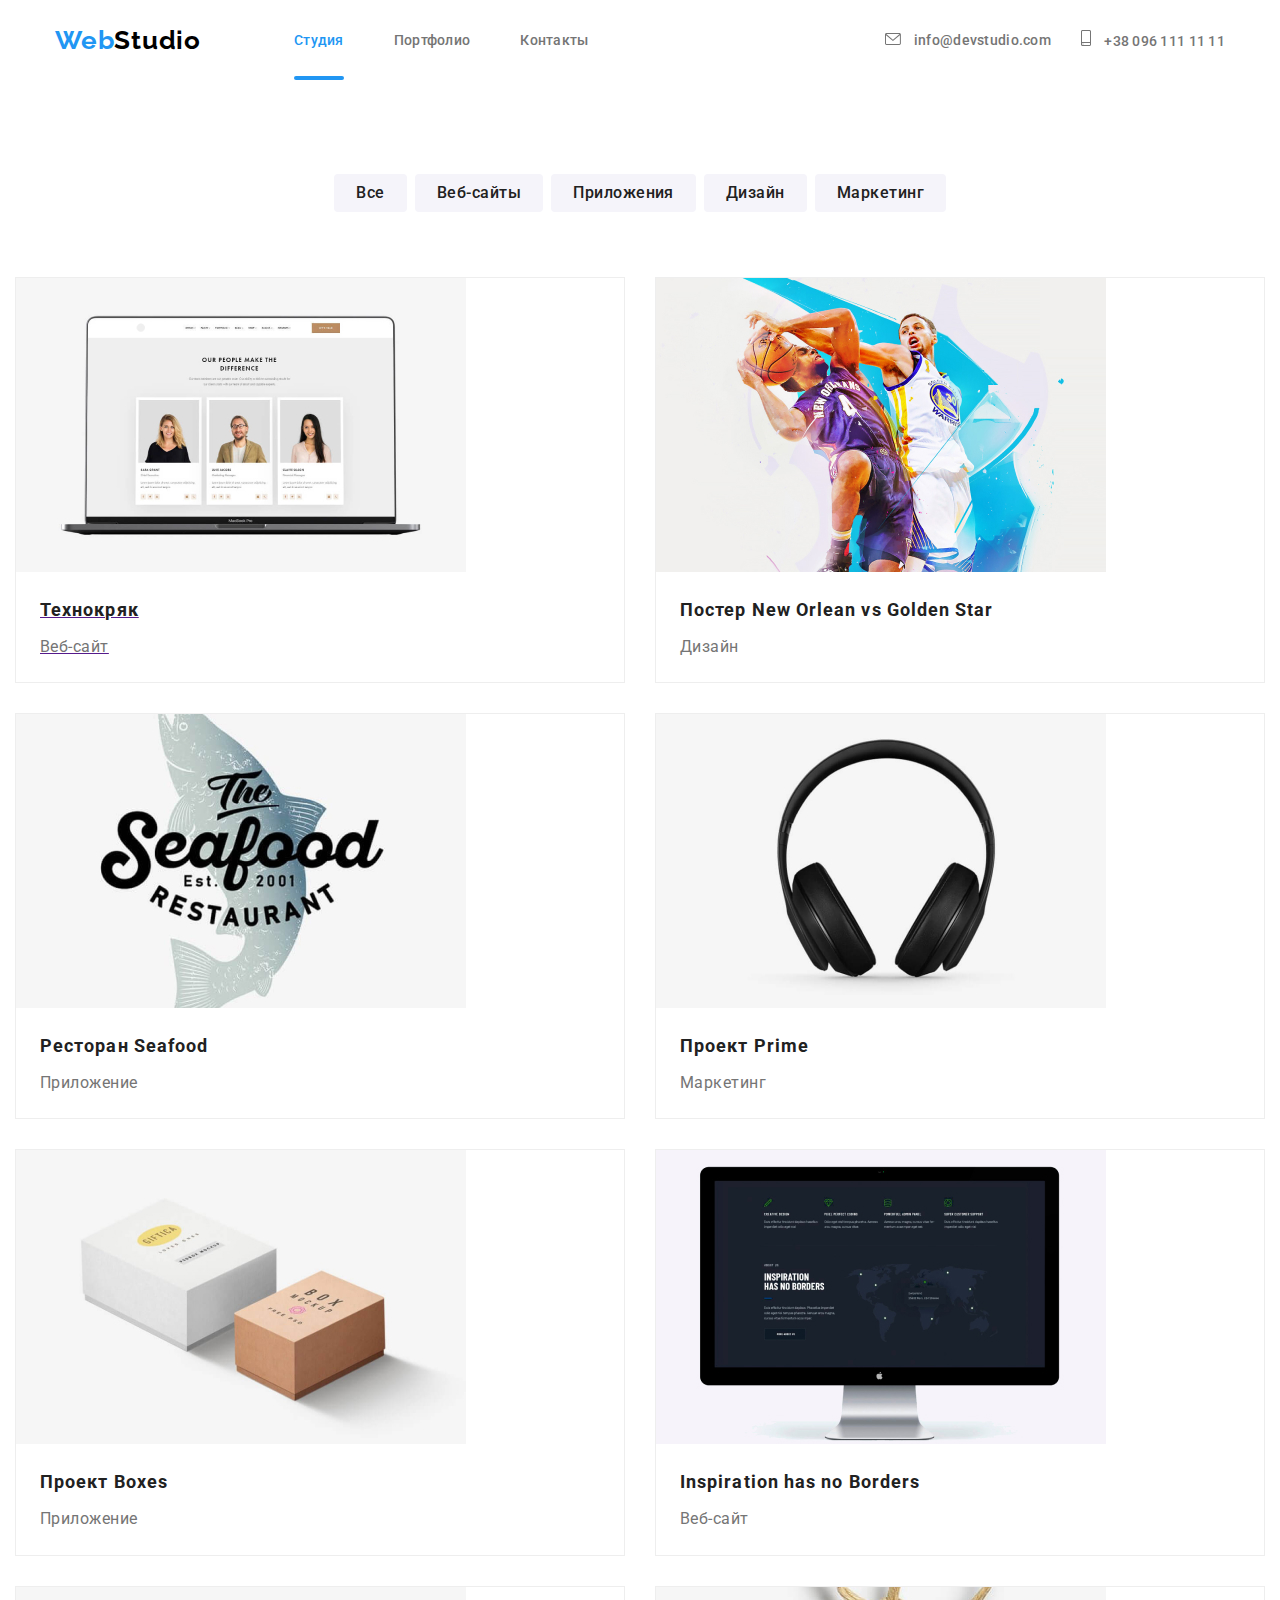
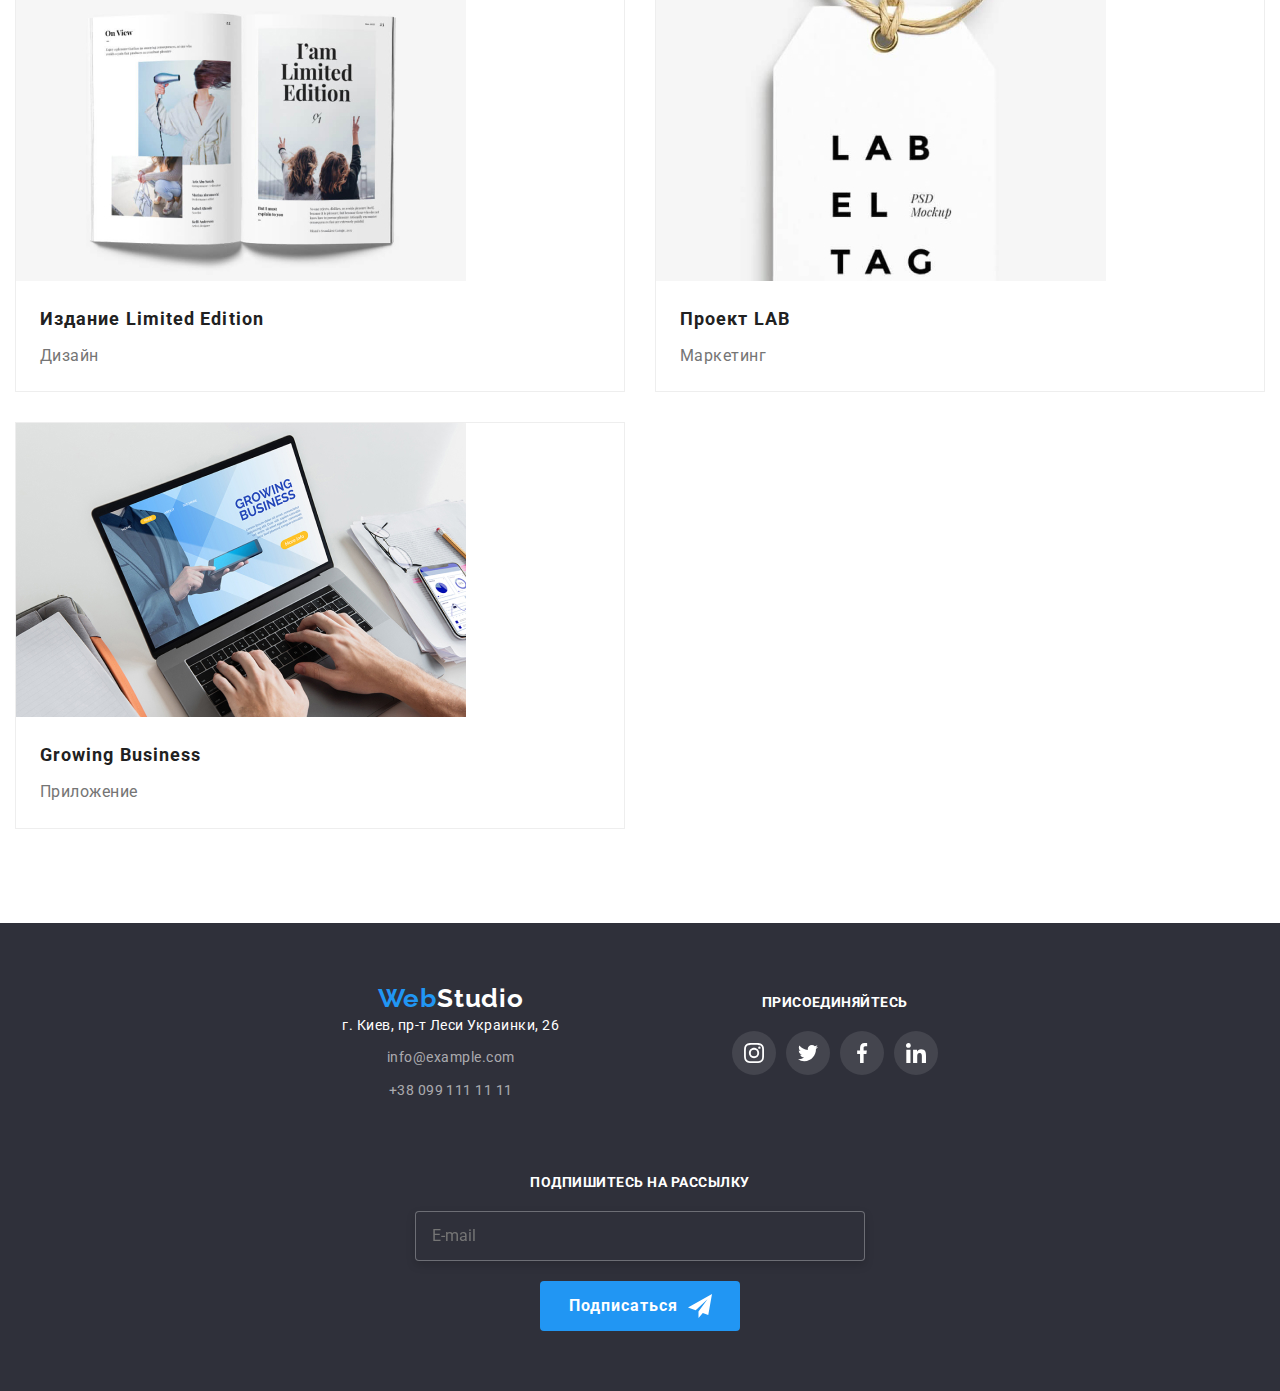
==== commit 596e3a88: "update" ====
--- a/portfolio.html
+++ b/portfolio.html
@@ -96,7 +96,7 @@
       <!-- portfolio filters -->
       <section class="portfolio-button-filter-section">
         <div class="container">
-          <ul class="list button-filter-flex">
+          <ul class="list button-filter-set">
             <li>
               <button class="button-filter" type="button">Все</button>
             </li>
@@ -120,8 +120,8 @@
 
       <section class="portfolio-projects-section">
         <div class="container projects">
-          <ul class="list portfolio-projects-flex">
-            <li class="portfolio-projects-flex-item">
+          <ul class="list portfolio-projects-set">
+            <li class="portfolio-projects-set-item">
               <a href="">
                 <div class="projects-link">
                   <img src="./image/portfolio-mobile/img.jpg" alt="" />
@@ -141,7 +141,7 @@
                 </div>
               </a>
             </li>
-            <li class="portfolio-projects-flex-item">
+            <li class="portfolio-projects-set-item">
               <a href="" class="projects-link"
                 ><div class="projects-link">
                   <img src="./image/portfolio-mobile/img-2.jpg" alt="" />
@@ -161,7 +161,7 @@
               >
             </li>
 
-            <li class="portfolio-projects-flex-item">
+            <li class="portfolio-projects-set-item">
               <a href="" class="projects-link"
                 ><div class="projects-link">
                   <img src="./image/portfolio-mobile/img-3.jpg" alt="" />
@@ -180,7 +180,7 @@
                 </div></a
               >
             </li>
-            <li class="portfolio-projects-flex-item">
+            <li class="portfolio-projects-set-item">
               <a href="" class="projects-link"
                 ><div class="projects-link">
                   <img src="./image/portfolio-mobile/img-4.jpg" alt="" />
@@ -199,7 +199,7 @@
                 </div></a
               >
             </li>
-            <li class="portfolio-projects-flex-item">
+            <li class="portfolio-projects-set-item">
               <a href="" class="projects-link"
                 ><div class="projects-link">
                   <img src="./image/portfolio-mobile/img-5.jpg" alt="" />
@@ -218,7 +218,7 @@
                 </div></a
               >
             </li>
-            <li class="portfolio-projects-flex-item">
+            <li class="portfolio-projects-set-item">
               <a href="" class="projects-link"
                 ><div class="projects-link">
                   <img src="./image/portfolio-mobile/img-6.jpg" alt="" />
@@ -237,7 +237,7 @@
                 </div></a
               >
             </li>
-            <li class="portfolio-projects-flex-item">
+            <li class="portfolio-projects-set-item">
               <a href="" class="projects-link"
                 ><div class="projects-link">
                   <img src="./image/portfolio-mobile/img-7.jpg" alt="" />
@@ -256,7 +256,7 @@
                 </div></a
               >
             </li>
-            <li class="portfolio-projects-flex-item">
+            <li class="portfolio-projects-set-item">
               <a href="" class="projects-link"
                 ><div class="projects-link">
                   <img src="./image/portfolio-mobile/img-8.jpg" alt="" />
@@ -275,7 +275,7 @@
                 </div></a
               >
             </li>
-            <li class="portfolio-projects-flex-item">
+            <li class="portfolio-projects-set-item">
               <a href="" class="projects-link"
                 ><div class="projects-link">
                   <img src="./image/portfolio-mobile/img-9.jpg" alt="" />
--- a/css/main.min.css
+++ b/css/main.min.css
@@ -1 +1 @@
-body{background:var(--primary-bg-color);color:var(--primary-text-color);font-family:var(--main-font-family);letter-spacing:.03em}ul{margin:0;padding:0}.link:hover,.link:focus{color:var(--accent-color);fill:var(--accent-color)}.list{list-style:none;margin:0;padding:0}.link{position:relative;text-decoration:none;color:currentColor;font-weight:500;font-size:14px;line-height:1.14;letter-spacing:.02em;fill:var(--primary-text-color);-webkit-transition-property:color,fill;transition-property:color,fill;-webkit-transition-duration:500ms;transition-duration:500ms;-webkit-transition-timing-function:cubic-bezier(0.4, 0, 0.2, 1);transition-timing-function:cubic-bezier(0.4, 0, 0.2, 1)}@media screen and (max-width: 767px){.link{font-family:Roboto;font-style:normal;font-weight:500;font-size:40px;line-height:47px;text-align:center;letter-spacing:.02em}}@media screen and (min-width: 768px){.link{font-family:Roboto;font-style:normal;font-weight:500;font-size:12px;line-height:14px;letter-spacing:.02em}}@media screen and (min-width: 1200px){.link{font-family:Roboto;font-style:normal;font-weight:500;font-size:14px;line-height:16px;letter-spacing:.02em}}.container{margin-left:auto;margin-right:auto;padding:0 15px}.header{background-color:#fff;position:relative}.header-container{display:-webkit-box;display:-ms-flexbox;display:flex;-webkit-box-align:center;-ms-flex-align:center;align-items:center;max-width:480px;margin-left:auto;margin-right:auto}@media screen and (min-width: 768px){.header-container{max-width:768px}}@media screen and (min-width: 1200px){.header-container{max-width:1170px}}.nav{-webkit-box-align:center;-ms-flex-align:center;align-items:center}.nav-list{list-style:none;text-align:center}@media screen and (max-width: 767px){.nav-list{display:-webkit-box;display:-ms-flexbox;display:flex;-webkit-box-orient:vertical;-webkit-box-direction:normal;-ms-flex-direction:column;flex-direction:column;-webkit-box-align:start;-ms-flex-align:start;align-items:flex-start;margin-bottom:100px}}@media screen and (min-width: 768px){.nav-list{display:-webkit-box;display:-ms-flexbox;display:flex;margin-right:84px}}@media screen and (min-width: 1200px){.nav-list{margin-right:auto}}.nav-list-item{position:relative}.nav .link.current{color:#2196f3}.nav-list-item a{display:inline-block;padding-top:32px;padding-bottom:32px}@media screen and (max-width: 767px){.nav-list-item a{padding:0}}@media screen and (min-width: 768px){.nav-list li:not(:last-child){margin-right:50px}}@media screen and (max-width: 767px){.nav-list li:not(:last-child){margin-bottom:32px}}.list-mail-tel{list-style:none;text-align:center}@media screen and (min-width: 768px){.list-mail-tel{text-align:start}}@media screen and (min-width: 1200px){.list-mail-tel{display:-webkit-box;display:-ms-flexbox;display:flex;-webkit-box-align:center;-ms-flex-align:center;align-items:center;margin-left:auto}}.list-mail-tel .link{padding-top:32px;padding-bottom:32px}.list-mail-tel .mail-icon{margin-right:10px;width:16px;height:12px}.list-mail-tel .smartphone-icon{margin-right:10px;width:10px;height:16px}.list-mail-tel .item+.item{display:block}@media screen and (min-width: 1200px){.list-mail-tel .item+.item{margin-left:30px}}.header-social a{border-right:1px solid rgba(33,33,33,.2);padding:0 10px}@media screen and (min-width: 767px){.header-social{display:none}}.link.current.studio::after{content:"";position:absolute;left:0;bottom:0;display:block;background-color:#2196f3;border-radius:50px;height:4px;width:100%}@media screen and (max-width: 767px){.link.current.studio::after{display:none}}.link.current.portfolio::after{content:"";position:absolute;left:0;bottom:0;display:block;background-color:#2196f3;border-radius:50px;height:4px;width:76px}@media screen and (max-width: 768px){.link.current.portfolio::after{display:none}}.heder-menu-button{display:-webkit-inline-box;display:-ms-inline-flexbox;display:inline-flex;margin:0;padding:0;border:none;background-color:transparent;padding:10px 0;z-index:2}@media screen and (min-width: 768px){.heder-menu-button{display:none}}.heder-menu-button .icon-cross{display:none}.heder-menu-button.is-open .icon-menu{display:none}.heder-menu-button.is-open .icon-cross{display:block}.menu-container{display:none;position:absolute;top:0;left:0;width:100%;height:100vh}@media screen and (max-width: 767px){.menu-container{padding-left:40px;padding-top:48px;padding-bottom:48px}}@media screen and (min-width: 768px){.menu-container{display:-webkit-box;display:-ms-flexbox;display:flex;position:static;height:100%}}@media screen and (min-width: 1200px){.menu-container{display:-webkit-box;display:-ms-flexbox;display:flex;position:static;height:100%}}.menu-container.is-open{display:block;z-index:1;background:#fff}@media screen and (max-width: 767px){.menu-container.is-open{display:-webkit-box;display:-ms-flexbox;display:flex;-webkit-box-orient:vertical;-webkit-box-direction:normal;-ms-flex-direction:column;flex-direction:column;-webkit-box-pack:justify;-ms-flex-pack:justify;justify-content:space-between;-webkit-box-align:start;-ms-flex-align:start;align-items:flex-start}}@media screen and (min-width: 768px){.menu-container.is-open{display:-webkit-box;display:-ms-flexbox;display:flex}}.logo{text-decoration:none;font-family:"Raleway",sans-serif;font-weight:700;font-style:normal;font-size:24px;line-height:1.17;letter-spacing:.03em}@media screen and (min-width: 1200px){.logo{font-size:26px;line-height:31px}}.logo.heder-logo{color:#000;padding:16px 0;margin-right:auto}@media screen and (min-width: 768px){.logo.heder-logo{margin-left:15px;margin-right:88px}}@media screen and (min-width: 1200px){.logo.heder-logo{margin-right:93px;margin-left:auto}}.logo.footer-logo{color:#fff}.logo .logo-accent{color:#2196f3}.hero-section{border-top:1px solid #ececec;max-width:1600px;margin-left:auto;margin-right:auto;margin-bottom:60px;padding-top:118px;padding-bottom:118px;text-align:center;background:#c4c4c4;background-repeat:no-repeat;background-position:center}@media screen and (max-width: 480px){.hero-section{background-image:-webkit-gradient(linear, left top, right top, from(rgba(47, 48, 58, 0.4)), to(rgba(47, 48, 58, 0.4))),url("../image/Header-img-1.jpg");background-image:linear-gradient(to right, rgba(47, 48, 58, 0.4), rgba(47, 48, 58, 0.4)),url("../image/Header-img-1.jpg")}}@media screen and (min-width: 480px){.hero-section{background-image:-webkit-gradient(linear, left top, right top, from(rgba(47, 48, 58, 0.4)), to(rgba(47, 48, 58, 0.4))),url("../image/hero-tablet-img-1.jpg");background-image:linear-gradient(to right, rgba(47, 48, 58, 0.4), rgba(47, 48, 58, 0.4)),url("../image/hero-tablet-img-1.jpg")}}@media screen and (min-width: 768px){.hero-section{background-image:-webkit-gradient(linear, left top, right top, from(rgba(47, 48, 58, 0.4)), to(rgba(47, 48, 58, 0.4))),url("../image/hero/img.jpg");background-image:linear-gradient(to right, rgba(47, 48, 58, 0.4), rgba(47, 48, 58, 0.4)),url("../image/hero/img.jpg");padding-top:200px;padding-bottom:200px}}.hero.container{max-width:360px;padding:0}@media screen and (min-width: 768px){.hero.container{max-width:696px}}.hero.container .hero-title{margin-top:0;margin-bottom:30px;color:var(--primary-bg-color);font-family:Roboto;font-style:normal;font-weight:900;font-size:26px;line-height:42px;text-align:center;letter-spacing:.06em;text-transform:uppercase}@media screen and (min-width: 768px){.hero.container .hero-title{font-family:Roboto;font-style:normal;font-weight:900;font-size:44px;line-height:60px;text-align:center;letter-spacing:.06em;text-transform:uppercase}}.hero.container .hero-button{cursor:pointer;display:block;margin-left:auto;margin-right:auto;border:0;padding:10px 32px;border-radius:4px;font-family:Roboto;font-style:normal;font-weight:bold;font-size:16px;line-height:30px;text-align:center;letter-spacing:.06em;color:#fff;background-color:#2196f3;border-color:transparent}@media screen and (min-width: 480px){.feature-list{width:480px}}.features{margin-bottom:60px}.feature-list h3{margin-top:0px;margin-bottom:10px;color:var(--title-text-clolr);font-family:Roboto;font-style:normal;font-weight:bold;font-size:14px;line-height:16px;text-align:center;letter-spacing:.03em;text-transform:uppercase}.feature-list p{margin-top:0px;margin-bottom:30px;font-family:Roboto;font-style:normal;font-weight:normal;font-size:14px;line-height:24px;letter-spacing:.03em}.feature-item{display:-webkit-box;display:-ms-flexbox;display:flex;-webkit-box-pack:center;-ms-flex-pack:center;justify-content:center;-webkit-box-align:center;-ms-flex-align:center;align-items:center;height:120px;margin-bottom:30px;background-color:#f5f4fa}.workpage{display:none;margin-top:0;margin-bottom:94px}.workpage img{display:block}.workpage-title{margin-top:0;margin-bottom:50px;color:var(--title-text-clolr);font-weight:700;font-size:36px;line-height:1.16;text-align:center}.label{position:absolute;-webkit-transform:translateY(-70px);transform:translateY(-70px);display:-webkit-box;display:-ms-flexbox;display:flex;-webkit-box-pack:center;-ms-flex-pack:center;justify-content:center;-webkit-box-align:center;-ms-flex-align:center;align-items:center;height:70px;width:370px;font-family:var(--main-font-family);font-style:normal;font-weight:700;font-size:14px;line-height:1.14;text-align:center;text-transform:uppercase;color:#fff;background:rgba(47,48,58,.8)}.team.section{background-color:#f5f4fa;padding:60px 0px}.team.section img{display:block}.team.section p{font-family:Roboto;font-style:normal;font-weight:normal;font-size:16px;line-height:19px;text-align:center;letter-spacing:.03em}.team-section-title{margin-top:0px;margin-bottom:30px;color:var(--title-text-clolr);font-family:Roboto;font-style:normal;font-weight:bold;font-size:28px;line-height:33px;text-align:center;letter-spacing:.03em}.team-name{margin-bottom:10px;color:var(--title-text-clolr);font-weight:500;font-size:16px;line-height:1.19;text-align:center}.team-flex>li{margin-bottom:30px;background-color:#fff;-webkit-box-shadow:0px 1px 3px rgba(0,0,0,.12),0px 1px 1px rgba(0,0,0,.14),0px 2px 1px rgba(0,0,0,.2);box-shadow:0px 1px 3px rgba(0,0,0,.12),0px 1px 1px rgba(0,0,0,.14),0px 2px 1px rgba(0,0,0,.2);border-radius:0px 0px 4px 4px}.team-flex img{margin-bottom:30px}.team-social{display:-webkit-box;display:-ms-flexbox;display:flex;-webkit-box-pack:center;-ms-flex-pack:center;justify-content:center;padding-bottom:24px}.team-social>li:not(:last-child){margin-right:10px}.social-icon{height:20px;width:20px}.social-item{display:-webkit-box;display:-ms-flexbox;display:flex;-webkit-box-pack:center;-ms-flex-pack:center;justify-content:center;-webkit-box-align:center;-ms-flex-align:center;align-items:center;height:44px;width:44px;border-radius:50px;background-color:var(--primary-bg-color);fill:#afb1b8;-webkit-transition-property:background-color,fill;transition-property:background-color,fill;-webkit-transition-duration:500ms;transition-duration:500ms;-webkit-transition-timing-function:cubic-bezier(0.4, 0, 0.2, 1);transition-timing-function:cubic-bezier(0.4, 0, 0.2, 1)}.social-item:hover,.social-item:focus{background-color:var(--accent-color);fill:#fff}.team-section-title:hover{-webkit-animation-name:animate__bounce;animation-name:animate__bounce}.clients-list{display:-webkit-box;display:-ms-flexbox;display:flex;-ms-flex-wrap:wrap;flex-wrap:wrap;margin:-15px;margin-bottom:60px}@media screen and (min-width: 481px){.clients-list{max-width:480px;margin-left:auto;margin-right:auto}}@media screen and (min-width: 768px){.clients-list{max-width:768px;margin-left:auto;margin-right:auto}}@media screen and (min-width: 1600px){.clients-list{-ms-flex-wrap:nowrap;flex-wrap:nowrap;max-width:1600px}}.clients-list .client-item{margin:15px;width:calc((100% - 4 * 15px) / 2)}@media screen and (min-width: 768px){.clients-list .client-item{width:calc((100% - 6 * 15px) / 3)}}.clients-title{margin-top:0;padding-top:60px;margin-bottom:30px;font-style:normal;font-weight:700;font-size:36px;line-height:1.17;text-align:center;color:var(--title-text-clolr)}.clients-link{display:-webkit-box;display:-ms-flexbox;display:flex;-webkit-box-pack:center;-ms-flex-pack:center;justify-content:center;-webkit-box-align:center;-ms-flex-align:center;align-items:center;height:90px;border:1px solid #afb1b8;border-radius:4px;fill:#afb1b8;-webkit-transition-property:border,fill;transition-property:border,fill;-webkit-transition-duration:500ms;transition-duration:500ms;-webkit-transition-timing-function:cubic-bezier(0.4, 0, 0.2, 1);transition-timing-function:cubic-bezier(0.4, 0, 0.2, 1)}.clients-link:hover,.clients-link:focus{fill:var(--accent-color);border:1px solid var(--accent-color)}.button-filter{min-width:73px;border:0;border-radius:4px;color:var(--filter-button-text-color);background-color:var(--filter-button-bg-color);border-color:transparent;font-family:inherit;font-weight:500;font-size:16px;line-height:1.6;letter-spacing:.03em;padding:6px 22px;display:inline-block;text-align:center;-webkit-transition-property:color,background-color,-webkit-box-shadow;transition-property:color,background-color,-webkit-box-shadow;transition-property:color,background-color,box-shadow;transition-property:color,background-color,box-shadow,-webkit-box-shadow;-webkit-transition-duration:500ms;transition-duration:500ms;-webkit-transition-timing-function:cubic-bezier(0.4, 0, 0.2, 1);transition-timing-function:cubic-bezier(0.4, 0, 0.2, 1)}.button-filter:hover,.button-filter:focus{color:#fff;background-color:var(--accent-color);-webkit-box-shadow:0px 3px 1px rgba(0,0,0,.1),0px 1px 2px rgba(0,0,0,.08),0px 2px 2px rgba(0,0,0,.12);box-shadow:0px 3px 1px rgba(0,0,0,.1),0px 1px 2px rgba(0,0,0,.08),0px 2px 2px rgba(0,0,0,.12)}.button-filter-flex{-ms-flex-wrap:wrap;flex-wrap:wrap;display:-webkit-box;display:-ms-flexbox;display:flex}.button-filter-flex li:not(:last-child){margin-right:8px;margin-bottom:15px}.portfolio-button-filter-section{padding-top:94px;padding-bottom:50px}.portfolio-projects-section{padding-bottom:94px}.portfolio-projects-flex img{display:block}.portfolio-projects-flex-item{background:#fff;border:1px solid #eee;margin-bottom:30px;-webkit-transition-property:-webkit-box-shadow;transition-property:-webkit-box-shadow;transition-property:box-shadow;transition-property:box-shadow, -webkit-box-shadow;-webkit-transition-duration:500ms;transition-duration:500ms;-webkit-transition-timing-function:cubic-bezier(0.4, 0, 0.2, 1);transition-timing-function:cubic-bezier(0.4, 0, 0.2, 1)}.portfolio-projects-flex-item:hover,.portfolio-projects-flex-item:focus{-webkit-box-shadow:0px 1px 1px rgba(0,0,0,.12),0px 4px 4px rgba(0,0,0,.06),1px 4px 6px rgba(0,0,0,.16);box-shadow:0px 1px 1px rgba(0,0,0,.12),0px 4px 4px rgba(0,0,0,.06),1px 4px 6px rgba(0,0,0,.16)}.projects-link{position:relative;text-decoration:none;color:#000;overflow:hidden}.portfolio-description{padding:20px 24px 20px 24px;display:block}.projects h2{font-weight:700;font-size:18px;line-height:2;margin-top:0px;margin-bottom:4px;letter-spacing:.06em;color:#212121}.portfolio-description p{color:#757575;font-size:16px;line-height:1.9;margin-top:0;margin-bottom:0px}.projects-overlay{position:absolute;top:0;left:0;width:100%;height:100%;-webkit-transform:translateY(100%);transform:translateY(100%);opacity:0;background:rgba(33,150,243,.9);-webkit-transition:-webkit-transform 500ms cubic-bezier(0.4, 0, 0.2, 1);transition:-webkit-transform 500ms cubic-bezier(0.4, 0, 0.2, 1);transition:transform 500ms cubic-bezier(0.4, 0, 0.2, 1);transition:transform 500ms cubic-bezier(0.4, 0, 0.2, 1), -webkit-transform 500ms cubic-bezier(0.4, 0, 0.2, 1)}.portfolio-projects-flex-item:hover .projects-overlay{-webkit-transform:translateY(0);transform:translateY(0);opacity:1;background:rgba(33,150,243,.9)}.projects-overlay-text{padding:63px 24px;margin:0;font-family:var(--main-font-family);font-style:normal;font-weight:normal;font-size:18px;line-height:1.56;color:#fff}@media screen and (min-width: 768px){.footer-container{display:-webkit-box;display:-ms-flexbox;display:flex;-ms-flex-pack:distribute;justify-content:space-around;max-width:768px;margin-left:auto;margin-right:auto}}@media screen and (min-width: 1600px){.footer-container{display:-webkit-box;display:-ms-flexbox;display:flex;-webkit-box-pack:start;-ms-flex-pack:start;justify-content:flex-start;margin-left:200px;margin-right:93px}}.address{text-align:center}@media screen and (min-width: 1600px){.address{margin-right:70px;text-align:center}}.address-social{text-align:center;padding-top:12px}.footer-section{padding:60px 0;background-color:#2f303a;display:block}@media screen and (min-width: 1600px){.footer-section .container{display:-webkit-box;display:-ms-flexbox;display:flex;margin-left:215px;margin-right:215px;-webkit-box-pack:justify;-ms-flex-pack:justify;justify-content:space-between;max-width:1600px;margin-left:auto;margin-right:auto}}.adress-description{margin:0;padding-bottom:9px;font-style:normal;font-size:14px;line-height:1.7;color:#fff}.adress-list-footer{display:block}.adress-list-footer .mail{margin:0;padding-bottom:9px;font-style:normal;font-size:14px;line-height:1.7;color:rgba(255,255,255,.6)}.adress-list-footer .tel{margin:0;padding-bottom:60px;font-style:normal;font-size:14px;line-height:1.7;color:rgba(255,255,255,.6)}.footer-title{margin-top:0;margin-bottom:20px;text-align:center;font-style:normal;font-weight:700;font-size:14px;line-height:1.14;text-transform:uppercase;color:#fff}.footer-social-list{display:-webkit-box;display:-ms-flexbox;display:flex;-webkit-box-pack:center;-ms-flex-pack:center;justify-content:center}.footer-social-list>li:not(:last-child){margin-right:10px}.footer-social-item{width:44px;height:44px;display:-webkit-box;display:-ms-flexbox;display:flex;-webkit-box-pack:center;-ms-flex-pack:center;justify-content:center;-webkit-box-align:center;-ms-flex-align:center;align-items:center;border-radius:50px;background:rgba(255,255,255,.1);fill:#fff;-webkit-transition-property:background;transition-property:background;-webkit-transition-duration:500ms;transition-duration:500ms;-webkit-transition-timing-function:cubic-bezier(0.4, 0, 0.2, 1);transition-timing-function:cubic-bezier(0.4, 0, 0.2, 1)}.footer-social-item:hover,.footer-social-item:focus{background:var(--accent-color)}.footer-social-icon{width:20px;height:20px}.footer-email-input{padding-top:12px}@media screen and (min-width: 1600px){.footer-email-input{margin-right:200px}}@media screen and (min-width: 1600px){.footer-form-field{display:-webkit-box;display:-ms-flexbox;display:flex;-webkit-box-align:center;-ms-flex-align:center;align-items:center}}.email-input-form{display:block;margin-left:auto;margin-right:auto;margin-bottom:20px;padding-left:16px;width:450px;height:50px;border:1px solid rgba(255,255,255,.3);-webkit-box-sizing:border-box;box-sizing:border-box;-webkit-filter:drop-shadow(0px 4px 4px rgba(0, 0, 0, 0.15));filter:drop-shadow(0px 4px 4px rgba(0, 0, 0, 0.15));border-radius:4px;background-color:#2f303a;color:rgba(255,255,255,.6);font-family:Roboto;font-style:normal;font-weight:normal;font-size:16px;line-height:20px}@media screen and (min-width: 1600px){.email-input-form{margin-right:12px;margin-bottom:0;width:358px}}.email-input-button{display:-webkit-box;display:-ms-flexbox;display:flex;-webkit-box-align:center;-ms-flex-align:center;align-items:center;cursor:pointer;margin-left:auto;margin-right:auto;border:0;padding:10px 28px 10px 29px;border-radius:4px;font-family:inherit;font-weight:700;font-size:16px;line-height:1.87;letter-spacing:.06em;color:#fff;fill:#fff;background-color:var(--accent-color);border-color:transparent}.email-input-button svg{margin-left:10px}.backdrop{overflow-y:scroll;z-index:2;position:fixed;left:0;bottom:0;height:100%;width:100%;opacity:1;-webkit-transition:opacity 500ms cubic-bezier(0.4, 0, 0.2, 1);transition:opacity 500ms cubic-bezier(0.4, 0, 0.2, 1);background:rgba(0,0,0,.8)}.backdrop.is-hidden{opacity:0;pointer-events:none}.backdrop.is-hidden .modal{-webkit-transform:translate(-50%, -50%) scale(0.7);transform:translate(-50%, -50%) scale(0.7)}@media screen and (max-width: 768px){.backdrop.is-hidden .modal{-webkit-transform:none;transform:none;-webkit-transform:scale(0.7);transform:scale(0.7);-webkit-transition:-webkit-transform 500ms cubic-bezier(0.4, 0, 0.2, 1);transition:-webkit-transform 500ms cubic-bezier(0.4, 0, 0.2, 1);transition:transform 500ms cubic-bezier(0.4, 0, 0.2, 1);transition:transform 500ms cubic-bezier(0.4, 0, 0.2, 1), -webkit-transform 500ms cubic-bezier(0.4, 0, 0.2, 1)}}.modal{position:absolute;left:50%;top:50%;height:609px;max-width:450px;padding-top:40px;-webkit-transform:translate(-50%, -50%) scale(1);transform:translate(-50%, -50%) scale(1);-webkit-transition:-webkit-transform 500ms cubic-bezier(0.4, 0, 0.2, 1);transition:-webkit-transform 500ms cubic-bezier(0.4, 0, 0.2, 1);transition:transform 500ms cubic-bezier(0.4, 0, 0.2, 1);transition:transform 500ms cubic-bezier(0.4, 0, 0.2, 1), -webkit-transform 500ms cubic-bezier(0.4, 0, 0.2, 1);background:#fff;-webkit-box-shadow:0px 1px 3px rgba(0,0,0,.12),0px 1px 1px rgba(0,0,0,.14),0px 2px 1px rgba(0,0,0,.2);box-shadow:0px 1px 3px rgba(0,0,0,.12),0px 1px 1px rgba(0,0,0,.14),0px 2px 1px rgba(0,0,0,.2);border-radius:4px}@media screen and (max-width: 768px){.modal{position:static;margin-top:93px;margin-left:auto;margin-right:auto;padding-top:14px;-webkit-transform:scale(1);transform:scale(1);-webkit-transition:-webkit-transform 500ms cubic-bezier(0.4, 0, 0.2, 1);transition:-webkit-transform 500ms cubic-bezier(0.4, 0, 0.2, 1);transition:transform 500ms cubic-bezier(0.4, 0, 0.2, 1);transition:transform 500ms cubic-bezier(0.4, 0, 0.2, 1), -webkit-transform 500ms cubic-bezier(0.4, 0, 0.2, 1)}}.modal-close{position:absolute;display:-webkit-box;display:-ms-flexbox;display:flex;-webkit-box-pack:center;-ms-flex-pack:center;justify-content:center;-webkit-box-align:center;-ms-flex-align:center;align-items:center;right:8px;top:8px;width:30px;height:30px;border-radius:50%;outline:none;margin:0;padding:0;background:#fff;border:1px solid rgba(0,0,0,.1);-webkit-box-sizing:border-box;box-sizing:border-box}@media screen and (max-width: 768px){.modal-close{position:static;margin-right:14px;margin-left:auto}}.modal-close:focus-within svg{fill:var(--accent-color)}.modal-close:focus-within{border-color:var(--accent-color)}.form-description{margin:0 40px;margin-bottom:12px;font-family:Roboto;font-style:normal;font-weight:bold;font-size:20px;line-height:23px;text-align:center;letter-spacing:.03em;color:#212121}.modal-form-field{position:relative;display:-webkit-box;display:-ms-flexbox;display:flex;-webkit-box-orient:vertical;-webkit-box-direction:normal;-ms-flex-direction:column;flex-direction:column;margin-bottom:10px;margin-left:40px;margin-right:40px;width:370px}.modal-form-field input{padding:11px 0 11px 35px;border:1px solid rgba(33,33,33,.2);-webkit-box-sizing:border-box;box-sizing:border-box;border-radius:4px;-webkit-transition:border,fill,500ms;transition:border,fill,500ms}.modal-form-field svg{position:absolute;top:30px;left:12px;-webkit-transition:border,fill,500ms;transition:border,fill,500ms}.comment-form-field label,.modal-form-field label{margin-bottom:4px;font-family:Roboto;font-style:normal;font-weight:normal;font-size:12px;line-height:14px;letter-spacing:.01em;color:#757575}.modal-form-field:focus-within>svg{fill:var(--accent-color)}.comment:focus,.modal-form-field input:focus{outline:none;border:1px solid var(--accent-color)}.comment-form-field{display:block;margin:0 40px 20px 40px;font-family:Roboto;font-style:normal;font-weight:normal;font-size:12px;line-height:14px;letter-spacing:.01em;color:#757575}.comment-form-field textarea{resize:none}.comment{display:block;margin-bottom:20px;padding:12px 16px;height:120px;width:370px;font-family:Roboto;font-style:normal;font-weight:normal;font-size:12px;line-height:14px;letter-spacing:.01em;color:rgba(117,117,117,.5);border:1px solid rgba(33,33,33,.2);-webkit-box-sizing:border-box;box-sizing:border-box;border-radius:4px;-webkit-transition:border 500ms;transition:border 500ms}.modal-checkbox{-webkit-box-pack:center;-ms-flex-pack:center;justify-content:center;display:-webkit-box;display:-ms-flexbox;display:flex;-webkit-box-align:center;-ms-flex-align:center;align-items:center;margin-bottom:30px}.checkbox{-webkit-appearance:none;-moz-appearance:none;appearance:none;position:absolute}.checkbox:checked+.modal-checkbox-icon{background-image:url(../image/icon-checked.svg);width:16px;height:15px}.policy{margin-left:7px}.policy a{color:var(--accent-color)}.modal-checkbox-icon{background-image:url(../image/modal-checkbox.svg);width:16px;height:15px}.modal-checkbox label{display:-webkit-box;display:-ms-flexbox;display:flex;-webkit-box-align:center;-ms-flex-align:center;align-items:center;font-family:Roboto;font-style:normal;font-weight:normal;font-size:12px;line-height:14px;letter-spacing:.03em;color:#757575}.modal-submit{display:block;border:0;padding:0;border-radius:4px;height:50px;width:200px;-webkit-box-align:center;-ms-flex-align:center;align-items:center;text-align:center;margin-left:auto;margin-right:auto;margin-bottom:40px;letter-spacing:.06em;font-family:Roboto;font-style:normal;font-weight:bold;font-size:16px;line-height:30px;color:#fff;background:#2196f3;-webkit-box-shadow:0px 4px 4px rgba(0,0,0,.15);box-shadow:0px 4px 4px rgba(0,0,0,.15)}:root{--filter-button-text-color: #212121;--filter-button-bg-color: #f5f4fa;--primary-text-color: #757575;--title-text-clolr: #212121;--accent-color: #2196f3;--primary-bg-color: #ffffff;--main-font-family: "Roboto", sans-serif;--sec-font-family: "Raleway", sans-serif}/*# sourceMappingURL=main.min.css.map */+body{background:var(--primary-bg-color);color:var(--primary-text-color);font-family:var(--main-font-family);letter-spacing:.03em}img{display:block;max-width:100%;height:auto}ul{margin:0;padding:0}.link:hover,.link:focus{color:var(--accent-color);fill:var(--accent-color)}.list{list-style:none;margin:0;padding:0}.link{position:relative;text-decoration:none;color:currentColor;font-weight:500;font-size:14px;line-height:1.14;letter-spacing:.02em;fill:var(--primary-text-color);-webkit-transition-property:color,fill;transition-property:color,fill;-webkit-transition-duration:500ms;transition-duration:500ms;-webkit-transition-timing-function:cubic-bezier(0.4, 0, 0.2, 1);transition-timing-function:cubic-bezier(0.4, 0, 0.2, 1)}@media screen and (max-width: 767px){.link{font-family:Roboto;font-style:normal;font-weight:500;font-size:40px;line-height:47px;text-align:center;letter-spacing:.02em}}@media screen and (min-width: 768px){.link{font-family:Roboto;font-style:normal;font-weight:500;font-size:12px;line-height:14px;letter-spacing:.02em}}@media screen and (min-width: 1200px){.link{font-family:Roboto;font-style:normal;font-weight:500;font-size:14px;line-height:16px;letter-spacing:.02em}}.container{margin-left:auto;margin-right:auto;padding:0 15px}.header{background-color:#fff;position:relative}.header-container{display:-webkit-box;display:-ms-flexbox;display:flex;-webkit-box-align:center;-ms-flex-align:center;align-items:center;max-width:480px;margin-left:auto;margin-right:auto}@media screen and (min-width: 768px){.header-container{max-width:768px}}@media screen and (min-width: 1200px){.header-container{max-width:1170px}}.nav{-webkit-box-align:center;-ms-flex-align:center;align-items:center}.nav-list{list-style:none;text-align:center}@media screen and (max-width: 767px){.nav-list{display:-webkit-box;display:-ms-flexbox;display:flex;-webkit-box-orient:vertical;-webkit-box-direction:normal;-ms-flex-direction:column;flex-direction:column;-webkit-box-align:start;-ms-flex-align:start;align-items:flex-start;margin-bottom:100px}}@media screen and (min-width: 768px){.nav-list{display:-webkit-box;display:-ms-flexbox;display:flex;margin-right:84px}}@media screen and (min-width: 1200px){.nav-list{margin-right:auto}}.nav-list-item{position:relative}.nav .link.current{color:#2196f3}.nav-list-item a{display:inline-block;padding-top:32px;padding-bottom:32px}@media screen and (max-width: 767px){.nav-list-item a{padding:0}}@media screen and (min-width: 768px){.nav-list li:not(:last-child){margin-right:50px}}@media screen and (max-width: 767px){.nav-list li:not(:last-child){margin-bottom:32px}}.list-mail-tel{list-style:none;text-align:center}@media screen and (min-width: 768px){.list-mail-tel{text-align:start}}@media screen and (min-width: 1200px){.list-mail-tel{display:-webkit-box;display:-ms-flexbox;display:flex;-webkit-box-align:center;-ms-flex-align:center;align-items:center;margin-left:auto}}.list-mail-tel .link{padding-top:32px;padding-bottom:32px}.list-mail-tel .mail-icon{margin-right:10px;width:16px;height:12px}.list-mail-tel .smartphone-icon{margin-right:10px;width:10px;height:16px}.list-mail-tel .item+.item{display:block}@media screen and (min-width: 1200px){.list-mail-tel .item+.item{margin-left:30px}}.header-social a{border-right:1px solid rgba(33,33,33,.2);padding:0 10px}@media screen and (min-width: 767px){.header-social{display:none}}.link.current.studio::after{content:"";position:absolute;left:0;bottom:0;display:block;background-color:#2196f3;border-radius:50px;height:4px;width:100%}@media screen and (max-width: 767px){.link.current.studio::after{display:none}}.link.current.portfolio::after{content:"";position:absolute;left:0;bottom:0;display:block;background-color:#2196f3;border-radius:50px;height:4px;width:76px}@media screen and (max-width: 768px){.link.current.portfolio::after{display:none}}.heder-menu-button{display:-webkit-inline-box;display:-ms-inline-flexbox;display:inline-flex;margin:0;padding:0;border:none;background-color:transparent;padding:10px 0;z-index:2}@media screen and (min-width: 768px){.heder-menu-button{display:none}}.heder-menu-button .icon-cross{display:none}.heder-menu-button.is-open .icon-menu{display:none}.heder-menu-button.is-open .icon-cross{display:block}.menu-container{display:none;position:absolute;top:0;left:0;width:100%;height:100vh}@media screen and (max-width: 767px){.menu-container{padding-left:40px;padding-top:48px;padding-bottom:48px}}@media screen and (min-width: 768px){.menu-container{display:-webkit-box;display:-ms-flexbox;display:flex;position:static;height:100%}}@media screen and (min-width: 1200px){.menu-container{display:-webkit-box;display:-ms-flexbox;display:flex;position:static;height:100%}}.menu-container.is-open{display:block;z-index:1;background:#fff}@media screen and (max-width: 767px){.menu-container.is-open{display:-webkit-box;display:-ms-flexbox;display:flex;-webkit-box-orient:vertical;-webkit-box-direction:normal;-ms-flex-direction:column;flex-direction:column;-webkit-box-pack:justify;-ms-flex-pack:justify;justify-content:space-between;-webkit-box-align:start;-ms-flex-align:start;align-items:flex-start}}@media screen and (min-width: 768px){.menu-container.is-open{display:-webkit-box;display:-ms-flexbox;display:flex}}.logo{text-decoration:none;font-family:"Raleway",sans-serif;font-weight:700;font-style:normal;font-size:24px;line-height:1.17;letter-spacing:.03em}@media screen and (min-width: 1200px){.logo{font-size:26px;line-height:31px}}.logo.heder-logo{color:#000;padding:16px 0;margin-right:auto}@media screen and (min-width: 768px){.logo.heder-logo{margin-left:15px;margin-right:88px}}@media screen and (min-width: 1200px){.logo.heder-logo{margin-right:93px;margin-left:auto}}.logo.footer-logo{color:#fff}.logo .logo-accent{color:#2196f3}.hero-section{border-top:1px solid #ececec;max-width:1600px;margin-left:auto;margin-right:auto;margin-bottom:60px;padding-top:118px;padding-bottom:118px;text-align:center;background:#c4c4c4;background-repeat:no-repeat;background-position:center}@media screen and (max-width: 480px){.hero-section{background-image:-webkit-gradient(linear, left top, right top, from(rgba(47, 48, 58, 0.4)), to(rgba(47, 48, 58, 0.4))),url("../image/Header-img-1.jpg");background-image:linear-gradient(to right, rgba(47, 48, 58, 0.4), rgba(47, 48, 58, 0.4)),url("../image/Header-img-1.jpg")}}@media screen and (min-width: 480px){.hero-section{background-image:-webkit-gradient(linear, left top, right top, from(rgba(47, 48, 58, 0.4)), to(rgba(47, 48, 58, 0.4))),url("../image/hero-tablet-img-1.jpg");background-image:linear-gradient(to right, rgba(47, 48, 58, 0.4), rgba(47, 48, 58, 0.4)),url("../image/hero-tablet-img-1.jpg")}}@media screen and (min-width: 768px){.hero-section{background-image:-webkit-gradient(linear, left top, right top, from(rgba(47, 48, 58, 0.4)), to(rgba(47, 48, 58, 0.4))),url("../image/hero-bg-desk.jpg");background-image:linear-gradient(to right, rgba(47, 48, 58, 0.4), rgba(47, 48, 58, 0.4)),url("../image/hero-bg-desk.jpg");padding-top:200px;padding-bottom:200px}}.hero.container{max-width:360px;padding:0}@media screen and (min-width: 768px){.hero.container{max-width:696px}}.hero.container .hero-title{margin-top:0;margin-bottom:30px;color:var(--primary-bg-color);font-family:Roboto;font-style:normal;font-weight:900;font-size:26px;line-height:42px;text-align:center;letter-spacing:.06em;text-transform:uppercase}@media screen and (min-width: 768px){.hero.container .hero-title{font-family:Roboto;font-style:normal;font-weight:900;font-size:44px;line-height:60px;text-align:center;letter-spacing:.06em;text-transform:uppercase}}.hero.container .hero-button{cursor:pointer;display:block;margin-left:auto;margin-right:auto;border:0;padding:10px 32px;border-radius:4px;font-family:Roboto;font-style:normal;font-weight:bold;font-size:16px;line-height:30px;text-align:center;letter-spacing:.06em;color:#fff;background-color:#2196f3;border-color:transparent}@media screen and (min-width: 480px){.feature-list{width:480px}}.features{margin-bottom:60px}.feature-list h3{margin-top:0px;margin-bottom:10px;color:var(--title-text-clolr);font-family:Roboto;font-style:normal;font-weight:bold;font-size:14px;line-height:16px;text-align:center;letter-spacing:.03em;text-transform:uppercase}.feature-list p{margin-top:0px;margin-bottom:30px;font-family:Roboto;font-style:normal;font-weight:normal;font-size:14px;line-height:24px;letter-spacing:.03em}.feature-item{display:-webkit-box;display:-ms-flexbox;display:flex;-webkit-box-pack:center;-ms-flex-pack:center;justify-content:center;-webkit-box-align:center;-ms-flex-align:center;align-items:center;height:120px;margin-bottom:30px;background-color:#f5f4fa}.workpage{display:none;margin-top:0;margin-bottom:94px}.workpage img{display:block}.workpage-title{margin-top:0;margin-bottom:50px;color:var(--title-text-clolr);font-weight:700;font-size:36px;line-height:1.16;text-align:center}.label{position:absolute;-webkit-transform:translateY(-70px);transform:translateY(-70px);display:-webkit-box;display:-ms-flexbox;display:flex;-webkit-box-pack:center;-ms-flex-pack:center;justify-content:center;-webkit-box-align:center;-ms-flex-align:center;align-items:center;height:70px;width:370px;font-family:var(--main-font-family);font-style:normal;font-weight:700;font-size:14px;line-height:1.14;text-align:center;text-transform:uppercase;color:#fff;background:rgba(47,48,58,.8)}.team.section{background-color:#f5f4fa;padding:60px 0px}.team.section img{display:block}.team.section p{font-family:Roboto;font-style:normal;font-weight:normal;font-size:16px;line-height:19px;text-align:center;letter-spacing:.03em}.team-section-title{margin-top:0px;margin-bottom:30px;color:var(--title-text-clolr);font-family:Roboto;font-style:normal;font-weight:bold;font-size:28px;line-height:33px;text-align:center;letter-spacing:.03em}.team-name{margin-bottom:10px;color:var(--title-text-clolr);font-weight:500;font-size:16px;line-height:1.19;text-align:center}.team-flex>li{margin-bottom:30px;background-color:#fff;-webkit-box-shadow:0px 1px 3px rgba(0,0,0,.12),0px 1px 1px rgba(0,0,0,.14),0px 2px 1px rgba(0,0,0,.2);box-shadow:0px 1px 3px rgba(0,0,0,.12),0px 1px 1px rgba(0,0,0,.14),0px 2px 1px rgba(0,0,0,.2);border-radius:0px 0px 4px 4px}.team-flex img{margin-bottom:30px}.team-social{display:-webkit-box;display:-ms-flexbox;display:flex;-webkit-box-pack:center;-ms-flex-pack:center;justify-content:center;padding-bottom:24px}.team-social>li:not(:last-child){margin-right:10px}.social-icon{height:20px;width:20px}.social-item{display:-webkit-box;display:-ms-flexbox;display:flex;-webkit-box-pack:center;-ms-flex-pack:center;justify-content:center;-webkit-box-align:center;-ms-flex-align:center;align-items:center;height:44px;width:44px;border-radius:50px;background-color:var(--primary-bg-color);fill:#afb1b8;-webkit-transition-property:background-color,fill;transition-property:background-color,fill;-webkit-transition-duration:500ms;transition-duration:500ms;-webkit-transition-timing-function:cubic-bezier(0.4, 0, 0.2, 1);transition-timing-function:cubic-bezier(0.4, 0, 0.2, 1)}.social-item:hover,.social-item:focus{background-color:var(--accent-color);fill:#fff}.team-section-title:hover{-webkit-animation-name:animate__bounce;animation-name:animate__bounce}.clients-list{display:-webkit-box;display:-ms-flexbox;display:flex;-ms-flex-wrap:wrap;flex-wrap:wrap;margin:-15px;margin-bottom:60px}@media screen and (min-width: 481px){.clients-list{max-width:480px;margin-left:auto;margin-right:auto}}@media screen and (min-width: 768px){.clients-list{max-width:768px;margin-left:auto;margin-right:auto}}@media screen and (min-width: 1600px){.clients-list{-ms-flex-wrap:nowrap;flex-wrap:nowrap;max-width:1600px}}.clients-list .client-item{margin:15px;width:calc((100% - 4 * 15px) / 2)}@media screen and (min-width: 768px){.clients-list .client-item{width:calc((100% - 6 * 15px) / 3)}}.clients-title{margin-top:0;padding-top:60px;margin-bottom:30px;font-style:normal;font-weight:700;font-size:36px;line-height:1.17;text-align:center;color:var(--title-text-clolr)}.clients-link{display:-webkit-box;display:-ms-flexbox;display:flex;-webkit-box-pack:center;-ms-flex-pack:center;justify-content:center;-webkit-box-align:center;-ms-flex-align:center;align-items:center;height:90px;border:1px solid #afb1b8;border-radius:4px;fill:#afb1b8;-webkit-transition-property:border,fill;transition-property:border,fill;-webkit-transition-duration:500ms;transition-duration:500ms;-webkit-transition-timing-function:cubic-bezier(0.4, 0, 0.2, 1);transition-timing-function:cubic-bezier(0.4, 0, 0.2, 1)}.clients-link:hover,.clients-link:focus{fill:var(--accent-color);border:1px solid var(--accent-color)}.button-filter{min-width:73px;border:0;border-radius:4px;color:var(--filter-button-text-color);background-color:var(--filter-button-bg-color);border-color:transparent;font-family:inherit;font-weight:500;font-size:16px;line-height:1.6;letter-spacing:.03em;padding:6px 22px;display:inline-block;text-align:center;-webkit-transition-property:color,background-color,-webkit-box-shadow;transition-property:color,background-color,-webkit-box-shadow;transition-property:color,background-color,box-shadow;transition-property:color,background-color,box-shadow,-webkit-box-shadow;-webkit-transition-duration:500ms;transition-duration:500ms;-webkit-transition-timing-function:cubic-bezier(0.4, 0, 0.2, 1);transition-timing-function:cubic-bezier(0.4, 0, 0.2, 1)}.button-filter:hover,.button-filter:focus{color:#fff;background-color:var(--accent-color);-webkit-box-shadow:0px 3px 1px rgba(0,0,0,.1),0px 1px 2px rgba(0,0,0,.08),0px 2px 2px rgba(0,0,0,.12);box-shadow:0px 3px 1px rgba(0,0,0,.1),0px 1px 2px rgba(0,0,0,.08),0px 2px 2px rgba(0,0,0,.12)}.button-filter-set{-ms-flex-wrap:wrap;flex-wrap:wrap;display:-webkit-box;display:-ms-flexbox;display:flex}@media screen and (min-width: 768px){.button-filter-set{-webkit-box-pack:center;-ms-flex-pack:center;justify-content:center}}.button-filter-set li:not(:last-child){margin-right:8px;margin-bottom:15px}.portfolio-button-filter-section{padding-top:94px;padding-bottom:50px}.portfolio-projects-section{padding-bottom:94px}@media screen and (min-width: 768px){.portfolio-projects-set{display:-webkit-box;display:-ms-flexbox;display:flex;-ms-flex-wrap:wrap;flex-wrap:wrap;margin:-15px}}.portfolio-projects-set img{display:block}.portfolio-projects-set-item{background:#fff;border:1px solid #eee;margin-bottom:30px;-webkit-transition-property:-webkit-box-shadow;transition-property:-webkit-box-shadow;transition-property:box-shadow;transition-property:box-shadow, -webkit-box-shadow;-webkit-transition-duration:500ms;transition-duration:500ms;-webkit-transition-timing-function:cubic-bezier(0.4, 0, 0.2, 1);transition-timing-function:cubic-bezier(0.4, 0, 0.2, 1)}@media screen and (min-width: 768px){.portfolio-projects-set-item{margin:15px;width:calc((100% - 4 * 15px) / 2)}}.portfolio-projects-set-item:hover,.portfolio-projects-set-item:focus{-webkit-box-shadow:0px 1px 1px rgba(0,0,0,.12),0px 4px 4px rgba(0,0,0,.06),1px 4px 6px rgba(0,0,0,.16);box-shadow:0px 1px 1px rgba(0,0,0,.12),0px 4px 4px rgba(0,0,0,.06),1px 4px 6px rgba(0,0,0,.16)}.projects-link{position:relative;text-decoration:none;color:#000;overflow:hidden}.portfolio-description{padding:20px 24px 20px 24px;display:block}.projects h2{font-weight:700;font-size:18px;line-height:2;margin-top:0px;margin-bottom:4px;letter-spacing:.06em;color:#212121}.portfolio-description p{color:#757575;font-size:16px;line-height:1.9;margin-top:0;margin-bottom:0px}.projects-overlay{position:absolute;top:0;left:0;width:100%;height:100%;-webkit-transform:translateY(100%);transform:translateY(100%);opacity:0;background:rgba(33,150,243,.9);-webkit-transition:-webkit-transform 500ms cubic-bezier(0.4, 0, 0.2, 1);transition:-webkit-transform 500ms cubic-bezier(0.4, 0, 0.2, 1);transition:transform 500ms cubic-bezier(0.4, 0, 0.2, 1);transition:transform 500ms cubic-bezier(0.4, 0, 0.2, 1), -webkit-transform 500ms cubic-bezier(0.4, 0, 0.2, 1)}.portfolio-projects-set-item:hover .projects-overlay{-webkit-transform:translateY(0);transform:translateY(0);opacity:1;background:rgba(33,150,243,.9)}.projects-overlay-text{padding:63px 24px;margin:0;font-family:var(--main-font-family);font-style:normal;font-weight:normal;font-size:18px;line-height:1.56;color:#fff}@media screen and (min-width: 768px){.footer-container{display:-webkit-box;display:-ms-flexbox;display:flex;-ms-flex-pack:distribute;justify-content:space-around;max-width:768px;margin-left:auto;margin-right:auto}}@media screen and (min-width: 1600px){.footer-container{display:-webkit-box;display:-ms-flexbox;display:flex;-webkit-box-pack:start;-ms-flex-pack:start;justify-content:flex-start;margin-left:200px;margin-right:93px}}.address{text-align:center}@media screen and (min-width: 1600px){.address{margin-right:70px;text-align:center}}.address-social{text-align:center;padding-top:12px}.footer-section{padding:60px 0;background-color:#2f303a;display:block}@media screen and (min-width: 1600px){.footer-section .container{display:-webkit-box;display:-ms-flexbox;display:flex;margin-left:215px;margin-right:215px;-webkit-box-pack:justify;-ms-flex-pack:justify;justify-content:space-between;max-width:1600px;margin-left:auto;margin-right:auto}}.adress-description{margin:0;padding-bottom:9px;font-style:normal;font-size:14px;line-height:1.7;color:#fff}.adress-list-footer{display:block}.adress-list-footer .mail{margin:0;padding-bottom:9px;font-style:normal;font-size:14px;line-height:1.7;color:rgba(255,255,255,.6)}.adress-list-footer .tel{margin:0;padding-bottom:60px;font-style:normal;font-size:14px;line-height:1.7;color:rgba(255,255,255,.6)}.footer-title{margin-top:0;margin-bottom:20px;text-align:center;font-style:normal;font-weight:700;font-size:14px;line-height:1.14;text-transform:uppercase;color:#fff}.footer-social-list{display:-webkit-box;display:-ms-flexbox;display:flex;-webkit-box-pack:center;-ms-flex-pack:center;justify-content:center}.footer-social-list>li:not(:last-child){margin-right:10px}.footer-social-item{width:44px;height:44px;display:-webkit-box;display:-ms-flexbox;display:flex;-webkit-box-pack:center;-ms-flex-pack:center;justify-content:center;-webkit-box-align:center;-ms-flex-align:center;align-items:center;border-radius:50px;background:rgba(255,255,255,.1);fill:#fff;-webkit-transition-property:background;transition-property:background;-webkit-transition-duration:500ms;transition-duration:500ms;-webkit-transition-timing-function:cubic-bezier(0.4, 0, 0.2, 1);transition-timing-function:cubic-bezier(0.4, 0, 0.2, 1)}.footer-social-item:hover,.footer-social-item:focus{background:var(--accent-color)}.footer-social-icon{width:20px;height:20px}.footer-email-input{padding-top:12px}@media screen and (min-width: 1600px){.footer-email-input{margin-right:200px}}@media screen and (min-width: 1600px){.footer-form-field{display:-webkit-box;display:-ms-flexbox;display:flex;-webkit-box-align:center;-ms-flex-align:center;align-items:center}}.email-input-form{display:block;margin-left:auto;margin-right:auto;margin-bottom:20px;padding-left:16px;width:100%;max-width:450px;height:50px;border:1px solid rgba(255,255,255,.3);-webkit-box-sizing:border-box;box-sizing:border-box;-webkit-filter:drop-shadow(0px 4px 4px rgba(0, 0, 0, 0.15));filter:drop-shadow(0px 4px 4px rgba(0, 0, 0, 0.15));border-radius:4px;background-color:#2f303a;color:rgba(255,255,255,.6);font-family:Roboto;font-style:normal;font-weight:normal;font-size:16px;line-height:20px}@media screen and (min-width: 1600px){.email-input-form{margin-right:12px;margin-bottom:0;width:358px}}.email-input-button{width:100%;max-width:200px;display:-webkit-box;display:-ms-flexbox;display:flex;-webkit-box-align:center;-ms-flex-align:center;align-items:center;cursor:pointer;margin-left:auto;margin-right:auto;border:0;padding:10px 28px 10px 29px;border-radius:4px;font-family:inherit;font-weight:700;font-size:16px;line-height:1.87;letter-spacing:.06em;color:#fff;fill:#fff;background-color:var(--accent-color);border-color:transparent}.email-input-button svg{margin-left:10px}.backdrop{overflow-y:scroll;z-index:2;position:fixed;left:0;bottom:0;height:100%;width:100%;opacity:1;-webkit-transition:opacity 500ms cubic-bezier(0.4, 0, 0.2, 1);transition:opacity 500ms cubic-bezier(0.4, 0, 0.2, 1);background:rgba(0,0,0,.8)}.backdrop.is-hidden{opacity:0;pointer-events:none}.backdrop.is-hidden .modal{-webkit-transform:translate(-50%, -50%) scale(0.7);transform:translate(-50%, -50%) scale(0.7)}@media screen and (max-width: 768px){.backdrop.is-hidden .modal{-webkit-transform:none;transform:none;-webkit-transform:scale(0.7);transform:scale(0.7);-webkit-transition:-webkit-transform 500ms cubic-bezier(0.4, 0, 0.2, 1);transition:-webkit-transform 500ms cubic-bezier(0.4, 0, 0.2, 1);transition:transform 500ms cubic-bezier(0.4, 0, 0.2, 1);transition:transform 500ms cubic-bezier(0.4, 0, 0.2, 1), -webkit-transform 500ms cubic-bezier(0.4, 0, 0.2, 1)}}.modal{position:absolute;left:50%;top:50%;height:609px;max-width:450px;padding-top:40px;-webkit-transform:translate(-50%, -50%) scale(1);transform:translate(-50%, -50%) scale(1);-webkit-transition:-webkit-transform 500ms cubic-bezier(0.4, 0, 0.2, 1);transition:-webkit-transform 500ms cubic-bezier(0.4, 0, 0.2, 1);transition:transform 500ms cubic-bezier(0.4, 0, 0.2, 1);transition:transform 500ms cubic-bezier(0.4, 0, 0.2, 1), -webkit-transform 500ms cubic-bezier(0.4, 0, 0.2, 1);background:#fff;-webkit-box-shadow:0px 1px 3px rgba(0,0,0,.12),0px 1px 1px rgba(0,0,0,.14),0px 2px 1px rgba(0,0,0,.2);box-shadow:0px 1px 3px rgba(0,0,0,.12),0px 1px 1px rgba(0,0,0,.14),0px 2px 1px rgba(0,0,0,.2);border-radius:4px}@media screen and (max-width: 768px){.modal{position:static;margin-top:93px;margin-left:auto;margin-right:auto;padding-top:14px;-webkit-transform:scale(1);transform:scale(1);-webkit-transition:-webkit-transform 500ms cubic-bezier(0.4, 0, 0.2, 1);transition:-webkit-transform 500ms cubic-bezier(0.4, 0, 0.2, 1);transition:transform 500ms cubic-bezier(0.4, 0, 0.2, 1);transition:transform 500ms cubic-bezier(0.4, 0, 0.2, 1), -webkit-transform 500ms cubic-bezier(0.4, 0, 0.2, 1)}}.modal-close{position:absolute;display:-webkit-box;display:-ms-flexbox;display:flex;-webkit-box-pack:center;-ms-flex-pack:center;justify-content:center;-webkit-box-align:center;-ms-flex-align:center;align-items:center;right:8px;top:8px;width:30px;height:30px;border-radius:50%;outline:none;margin:0;padding:0;background:#fff;border:1px solid rgba(0,0,0,.1);-webkit-box-sizing:border-box;box-sizing:border-box}@media screen and (max-width: 768px){.modal-close{position:static;margin-right:14px;margin-left:auto}}.modal-close:focus-within svg{fill:var(--accent-color)}.modal-close:focus-within{border-color:var(--accent-color)}.form-description{margin:0 40px;margin-bottom:12px;font-family:Roboto;font-style:normal;font-weight:bold;font-size:20px;line-height:23px;text-align:center;letter-spacing:.03em;color:#212121}.modal-form-field{position:relative;display:-webkit-box;display:-ms-flexbox;display:flex;-webkit-box-orient:vertical;-webkit-box-direction:normal;-ms-flex-direction:column;flex-direction:column;margin-bottom:10px;margin-left:40px;margin-right:40px}.modal-form-field input{padding:11px 0 11px 35px;border:1px solid rgba(33,33,33,.2);-webkit-box-sizing:border-box;box-sizing:border-box;border-radius:4px;-webkit-transition:border,fill,500ms;transition:border,fill,500ms}.modal-form-field svg{position:absolute;top:30px;left:12px;-webkit-transition:border,fill,500ms;transition:border,fill,500ms}.comment-form-field label,.modal-form-field label{margin-bottom:4px;font-family:Roboto;font-style:normal;font-weight:normal;font-size:12px;line-height:14px;letter-spacing:.01em;color:#757575}.modal-form-field:focus-within>svg{fill:var(--accent-color)}.comment:focus,.modal-form-field input:focus{outline:none;border:1px solid var(--accent-color)}.comment-form-field{display:block;margin:0 40px 20px;font-family:Roboto;font-style:normal;font-weight:normal;font-size:12px;line-height:14px;letter-spacing:.01em;color:#757575}.comment-form-field textarea{resize:none}.comment{display:block;margin-bottom:20px;padding:12px 16px;height:120px;width:100%;font-family:Roboto;font-style:normal;font-weight:normal;font-size:12px;line-height:14px;letter-spacing:.01em;color:rgba(117,117,117,.5);border:1px solid rgba(33,33,33,.2);-webkit-box-sizing:border-box;box-sizing:border-box;border-radius:4px;-webkit-transition:border 500ms;transition:border 500ms}.modal-checkbox{-webkit-box-pack:center;-ms-flex-pack:center;justify-content:center;display:-webkit-box;display:-ms-flexbox;display:flex;-webkit-box-align:center;-ms-flex-align:center;align-items:center;margin-bottom:30px}.checkbox{-webkit-appearance:none;-moz-appearance:none;appearance:none;position:absolute}.checkbox:checked+.modal-checkbox-icon{background-image:url(../image/icon-checked.svg);width:16px;height:15px}.policy{margin-left:7px}.policy a{color:var(--accent-color)}.modal-checkbox-icon{background-image:url(../image/modal-checkbox.svg);width:16px;height:15px}.modal-checkbox label{display:-webkit-box;display:-ms-flexbox;display:flex;-webkit-box-align:center;-ms-flex-align:center;align-items:center;font-family:Roboto;font-style:normal;font-weight:normal;font-size:12px;line-height:14px;letter-spacing:.03em;color:#757575}.modal-submit{display:block;border:0;padding:0;border-radius:4px;height:50px;width:200px;-webkit-box-align:center;-ms-flex-align:center;align-items:center;text-align:center;margin-left:auto;margin-right:auto;margin-bottom:40px;letter-spacing:.06em;font-family:Roboto;font-style:normal;font-weight:bold;font-size:16px;line-height:30px;color:#fff;background:#2196f3;-webkit-box-shadow:0px 4px 4px rgba(0,0,0,.15);box-shadow:0px 4px 4px rgba(0,0,0,.15)}:root{--filter-button-text-color: #212121;--filter-button-bg-color: #f5f4fa;--primary-text-color: #757575;--title-text-clolr: #212121;--accent-color: #2196f3;--primary-bg-color: #ffffff;--main-font-family: "Roboto", sans-serif;--sec-font-family: "Raleway", sans-serif}/*# sourceMappingURL=main.min.css.map */